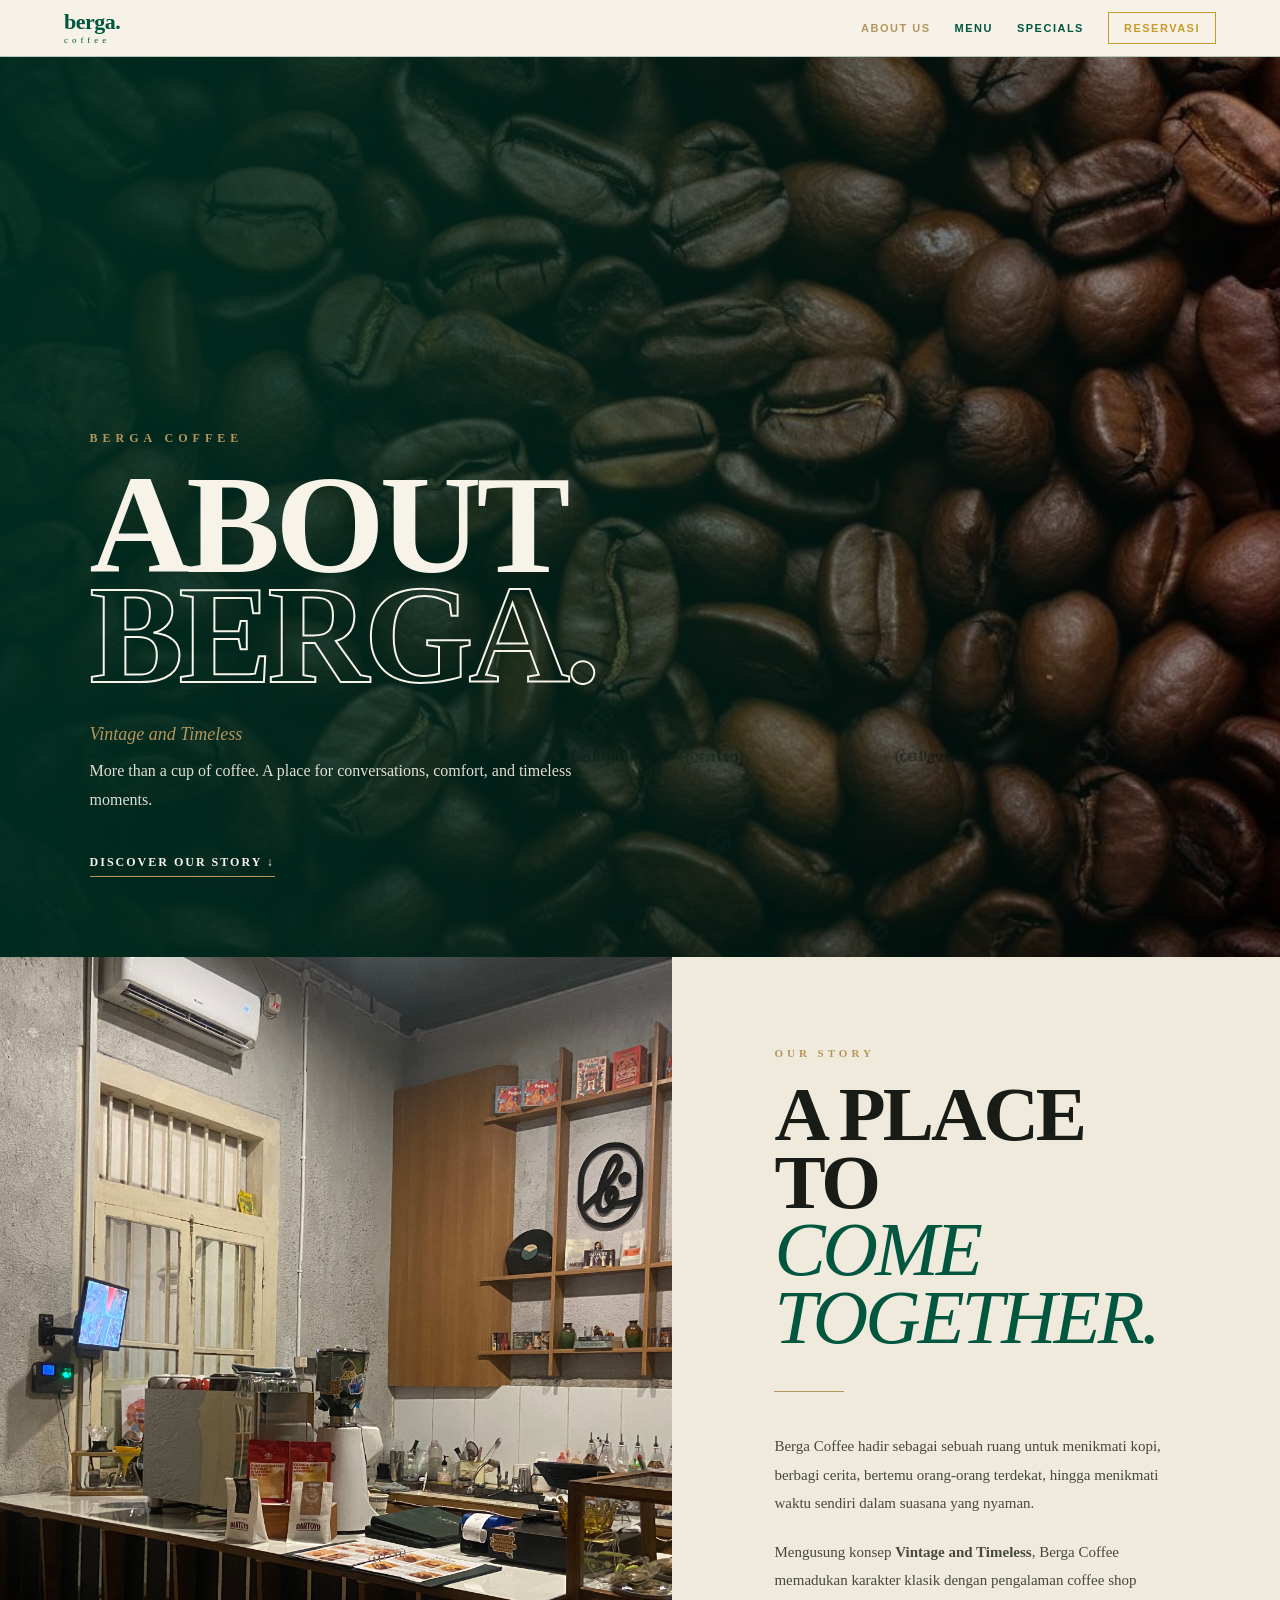
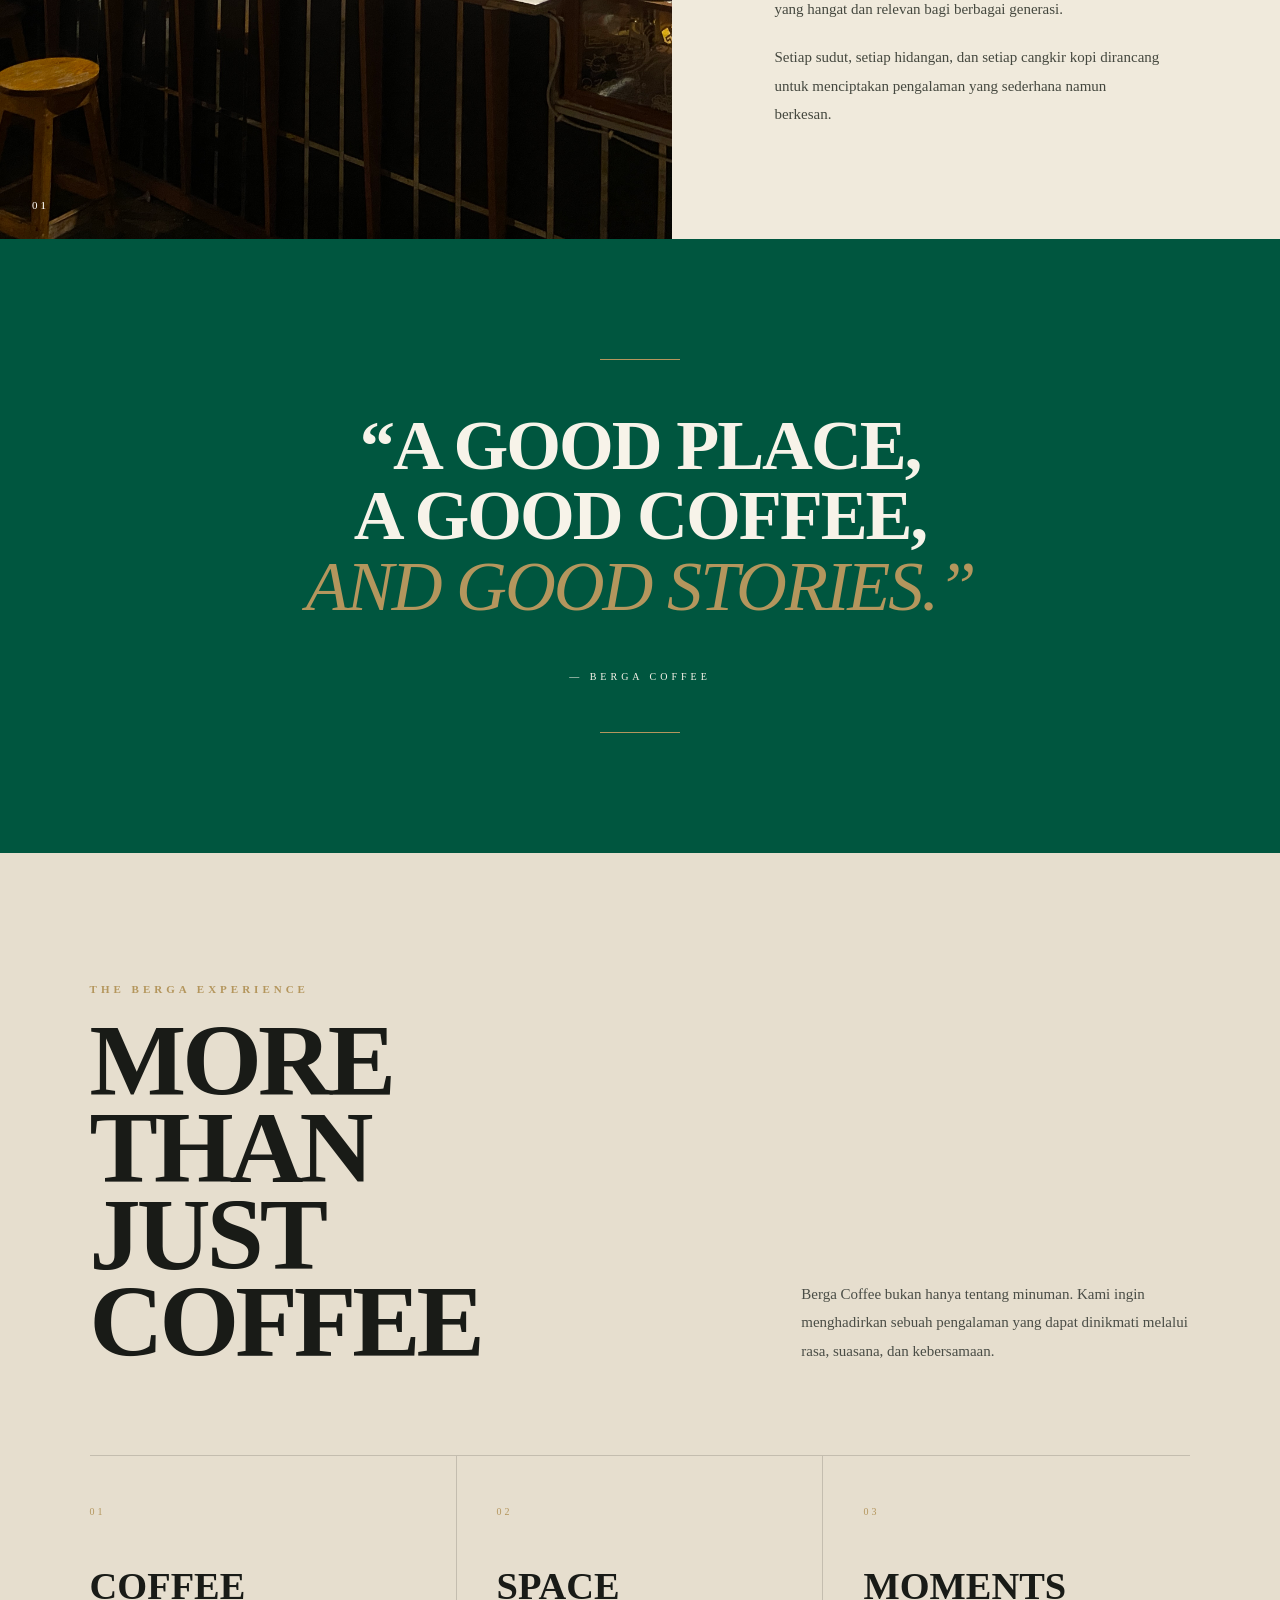
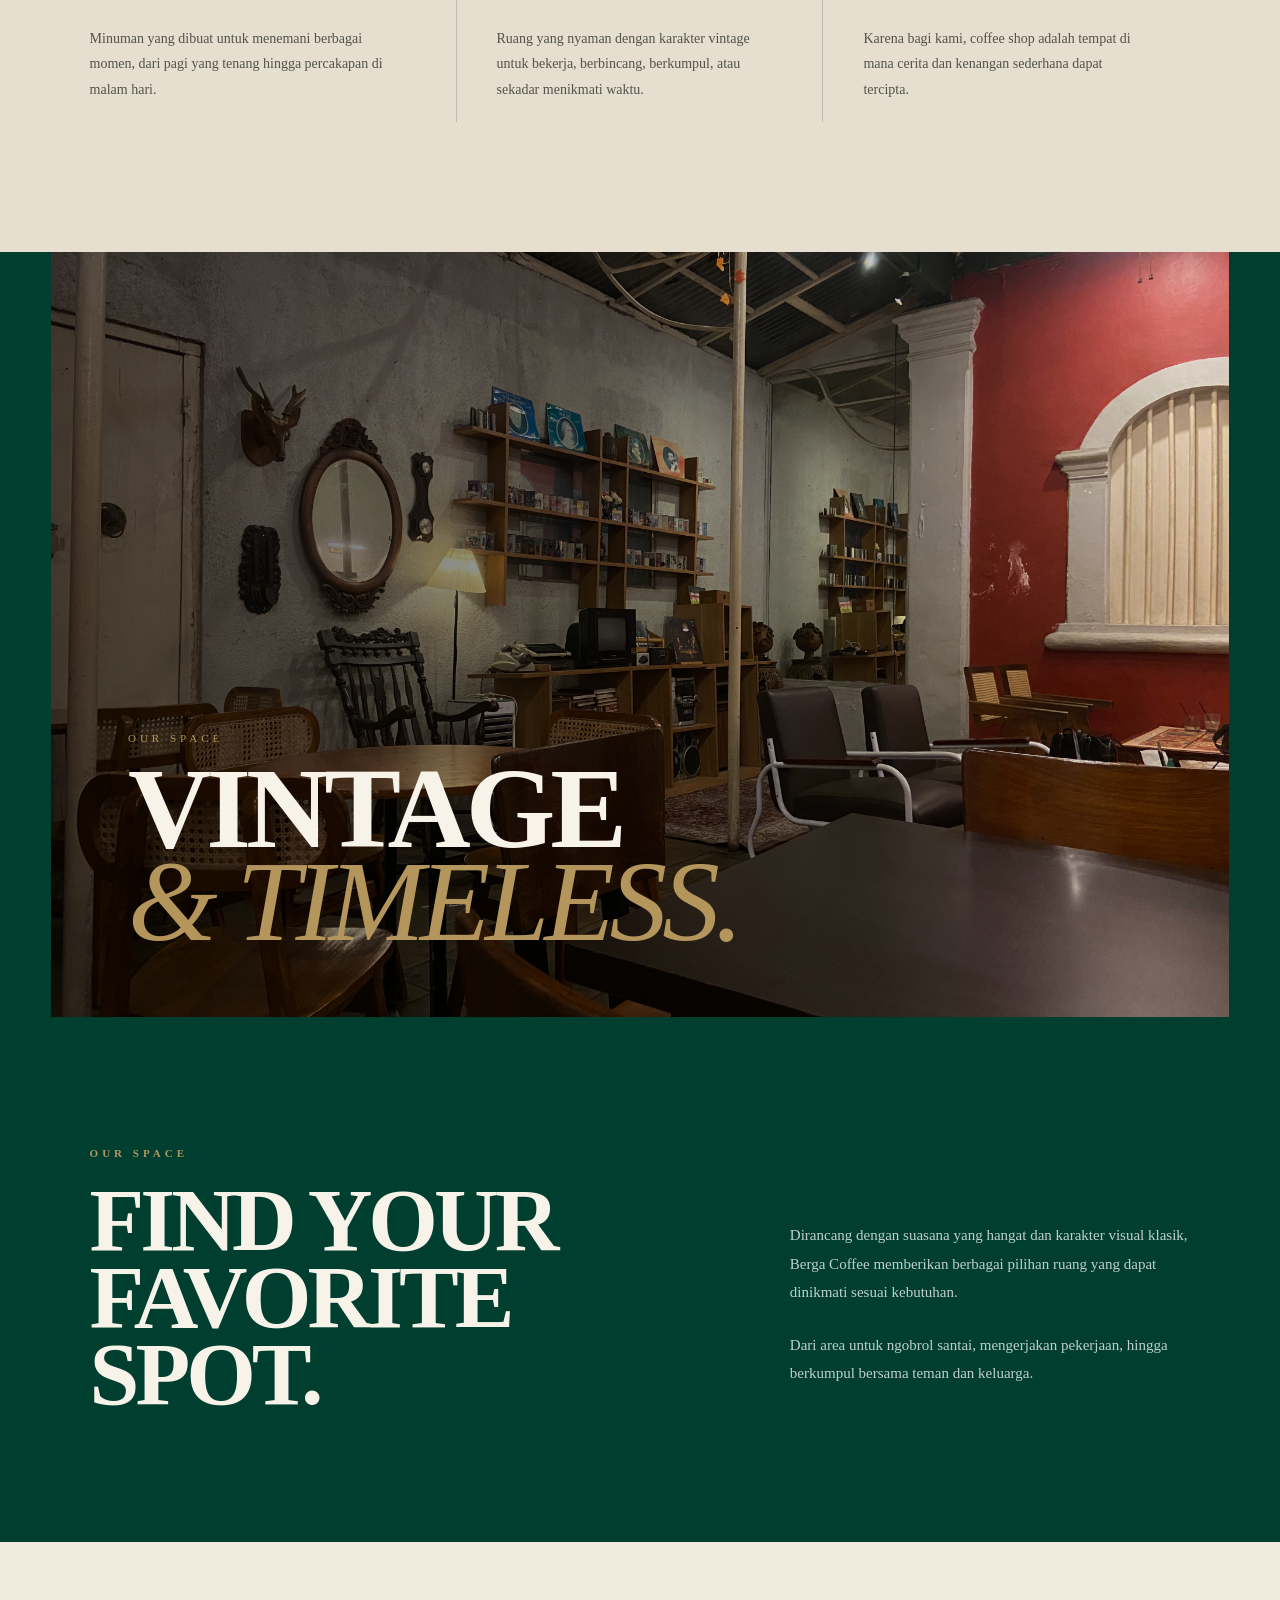
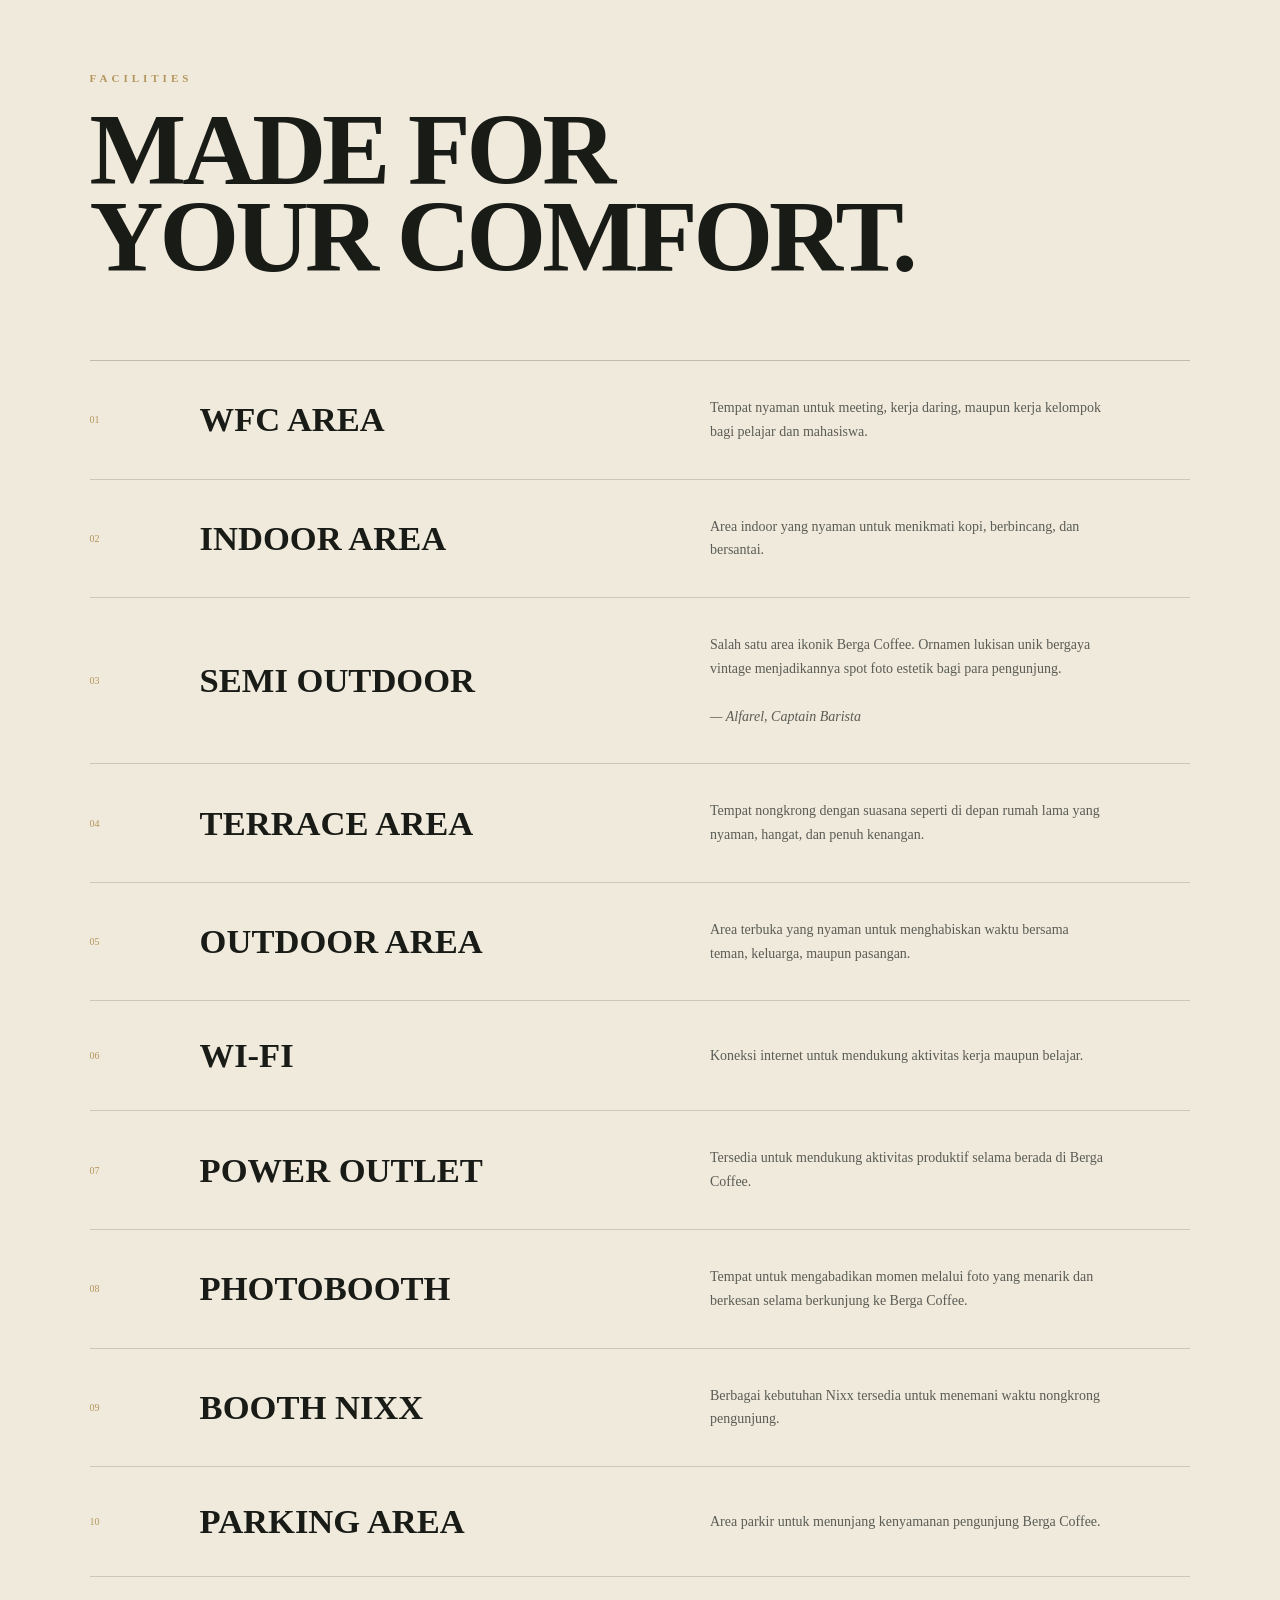
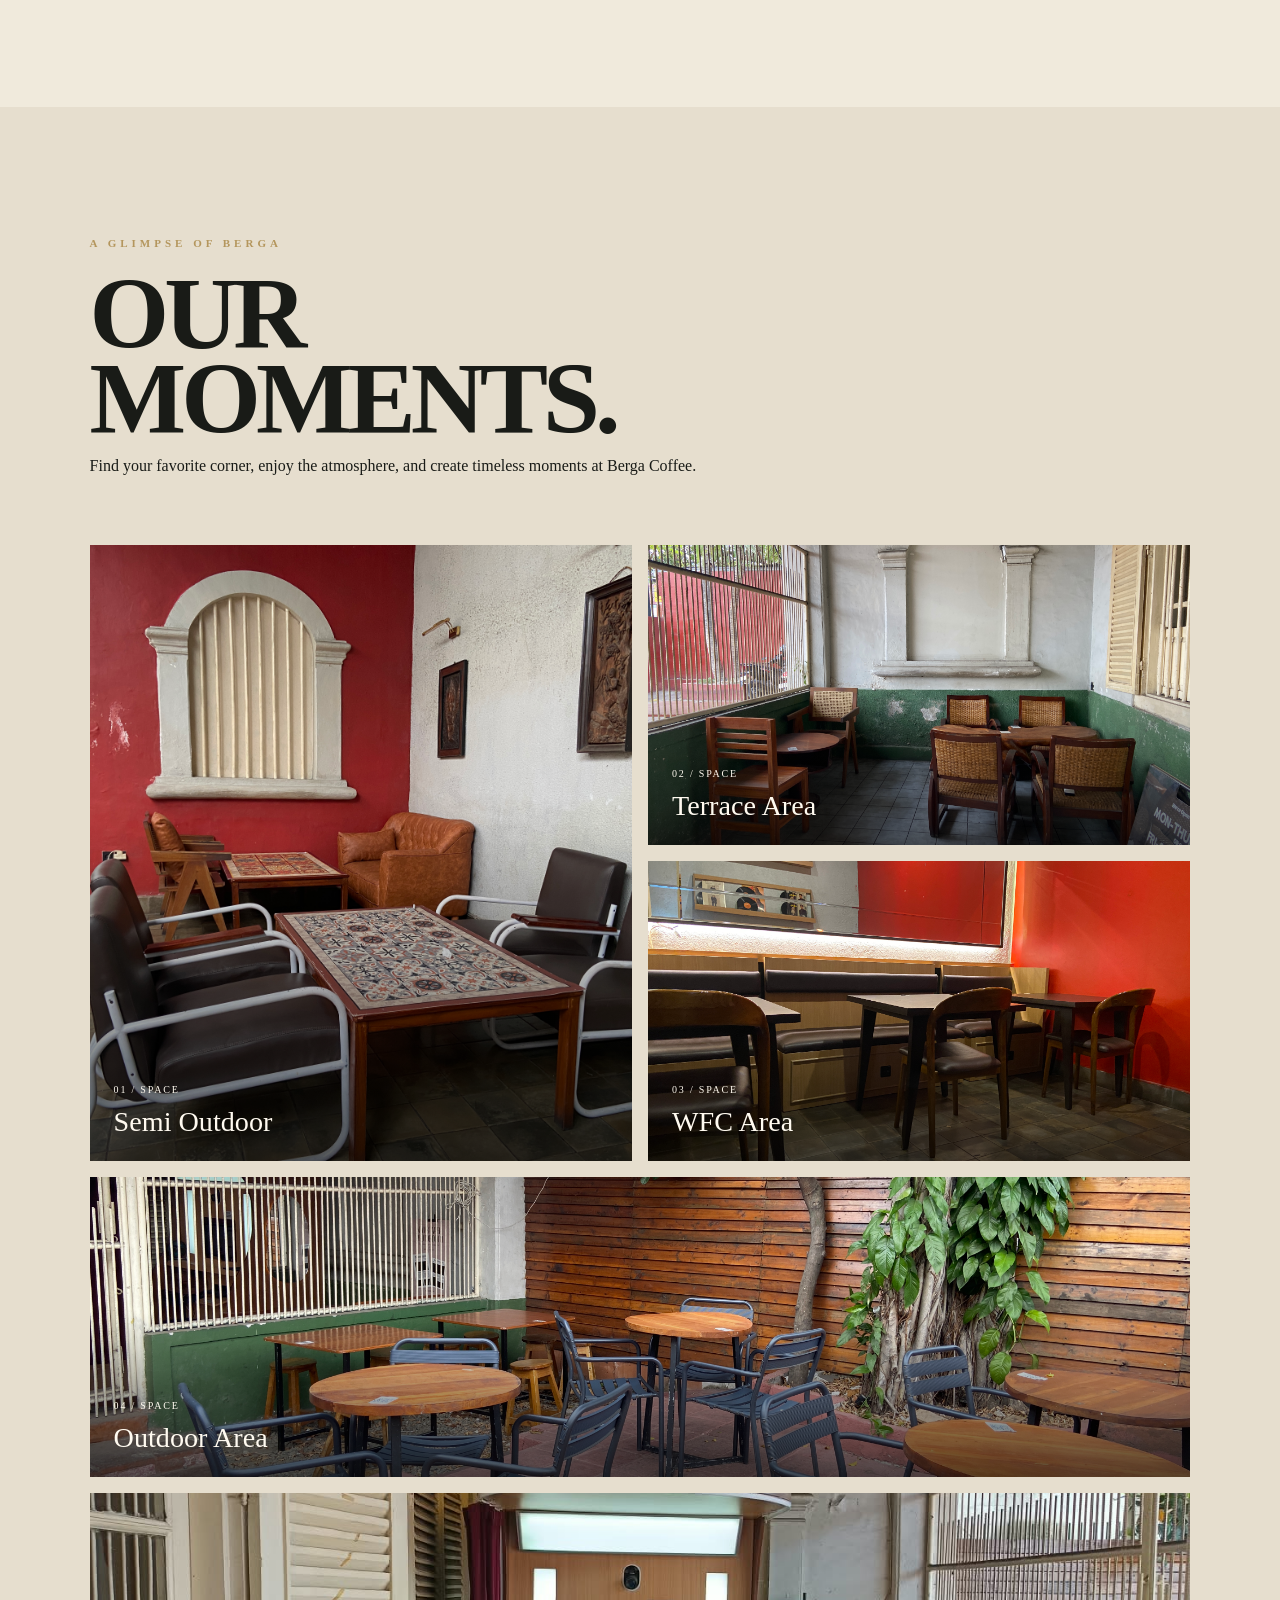
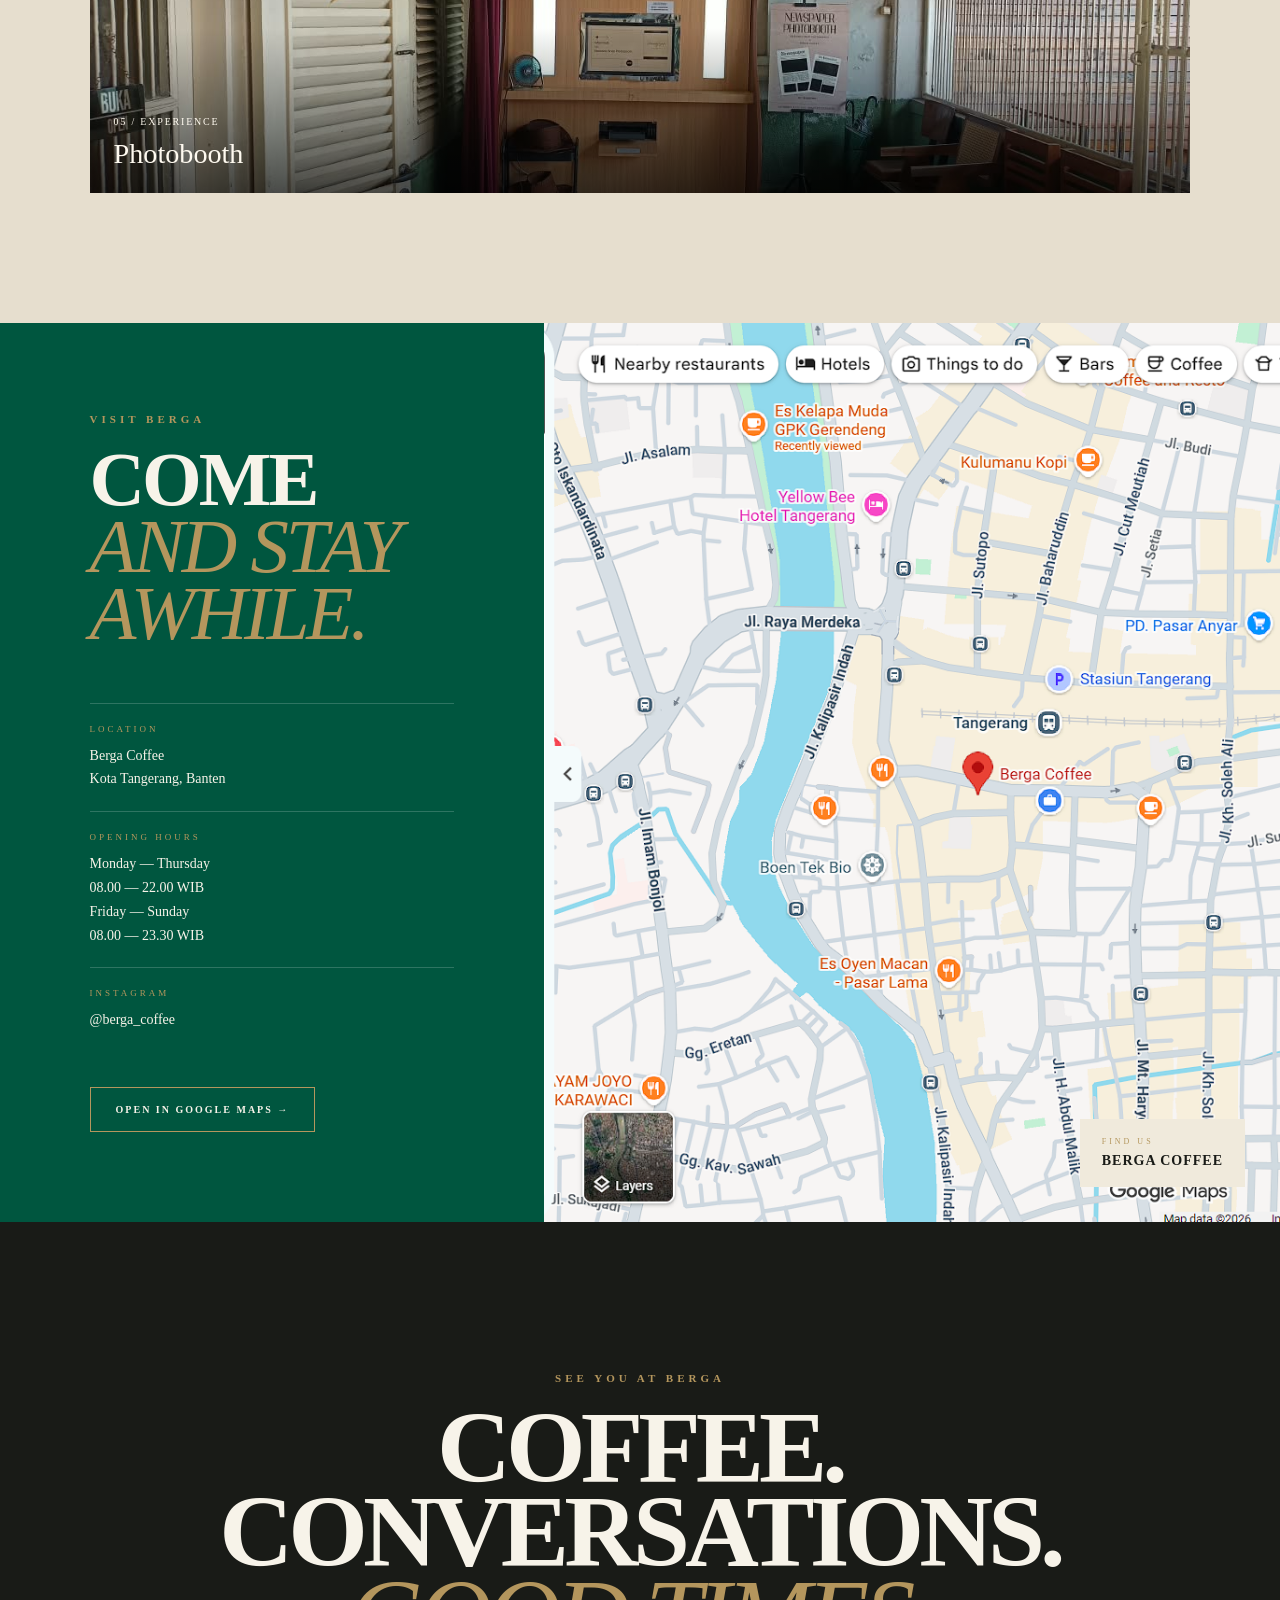
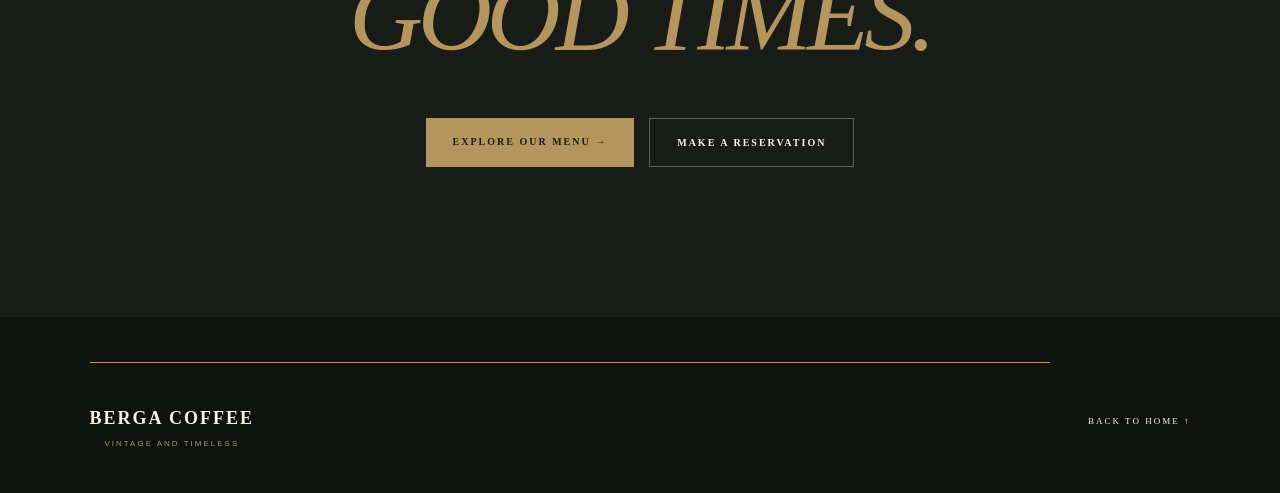
==== index.html @ 7874d6c6 "Update index.html" ====
<!DOCTYPE html>
<html lang="id">
<head>
  <meta charset="UTF-8">
  <meta name="viewport" content="width=device-width, initial-scale=1.0">
  <meta name="theme-color" content="#00563f">
  <meta name="description" content="Tentang Berga Coffee — Vintage and Timeless. Discover our story, space, and coffee experience.">

  <title>About Us | Berga Coffee</title>

  <link rel="icon" type="image/png" href="assets/berga-favicon.png">
  <link rel="stylesheet" href="style.css">
</head>

<body>

  <!-- NAVBAR -->
  <header class="topbar">
    <a class="brand" href="index.html" aria-label="Berga Coffee">
      <span>
        <strong>berga.</strong>
        <small>coffee</small>
      </span>
    </a>

    <button
      class="menu-toggle"
      id="menuToggle"
      aria-label="Buka navigasi"
      aria-expanded="false"
      type="button"
    >
      <span></span>
      <span></span>
      <span></span>
    </button>

    <nav id="nav">
      <a href="index.html" class="active">ABOUT US</a>
      <a href="about.html">MENU</a>
      <a href="index.html#specials">SPECIALS</a>
      <a href="reservation.html" class="reservation-link">RESERVASI</a>
    </nav>
  </header>

  <main>

    <!-- HERO -->
    <section class="about-hero">
      <div class="about-hero-overlay"></div>

      <div class="about-hero-content">
        <p class="about-eyebrow">BERGA COFFEE</p>

        <h1>ABOUT<br><span>BERGA.</span></h1>

        <p class="about-hero-tagline">Vintage and Timeless</p>

        <p class="about-hero-description">
          More than a cup of coffee.
          A place for conversations,
          comfort, and timeless moments.
        </p>

        <a href="#our-story" class="about-scroll-btn">
          DISCOVER OUR STORY ↓
        </a>
      </div>
    </section>

    <!-- OUR STORY -->
    <section class="our-story" id="our-story">
      <div class="story-image">
        <img
          src="assets/about-berga-1.jpg"
          alt="Suasana Berga Coffee"
          loading="lazy"
        >
        <span class="image-number">01</span>
      </div>

      <div class="story-content">
        <p class="section-label">OUR STORY</p>

        <h2>A PLACE TO<br><em>COME TOGETHER.</em></h2>

        <div class="story-line"></div>

        <p>
          Berga Coffee hadir sebagai sebuah ruang
          untuk menikmati kopi, berbagi cerita,
          bertemu orang-orang terdekat, hingga
          menikmati waktu sendiri dalam suasana
          yang nyaman.
        </p>

        <p>
          Mengusung konsep
          <strong>Vintage and Timeless</strong>,
          Berga Coffee memadukan karakter klasik
          dengan pengalaman coffee shop yang
          hangat dan relevan bagi berbagai generasi.
        </p>

        <p>
          Setiap sudut, setiap hidangan, dan setiap
          cangkir kopi dirancang untuk menciptakan
          pengalaman yang sederhana namun berkesan.
        </p>
      </div>
    </section>

    <!-- QUOTE -->
    <section class="about-quote">
      <div class="quote-line"></div>

      <p>
        “A GOOD PLACE,<br>
        A GOOD COFFEE,<br>
        <span>AND GOOD STORIES.”</span>
      </p>

      <small>— BERGA COFFEE</small>

      <div class="quote-line"></div>
    </section>

    <!-- EXPERIENCE -->
    <section class="experience-section">
      <div class="experience-heading">
        <p class="section-label">THE BERGA EXPERIENCE</p>

        <h2>MORE THAN<br>JUST COFFEE</h2>

        <p>
          Berga Coffee bukan hanya tentang minuman.
          Kami ingin menghadirkan sebuah pengalaman
          yang dapat dinikmati melalui rasa, suasana,
          dan kebersamaan.
        </p>
      </div>

      <div class="experience-grid">
        <article class="experience-card">
          <span class="experience-number">01</span>
          <h3>COFFEE</h3>
          <p>
            Minuman yang dibuat untuk menemani
            berbagai momen, dari pagi yang tenang
            hingga percakapan di malam hari.
          </p>
        </article>

        <article class="experience-card">
          <span class="experience-number">02</span>
          <h3>SPACE</h3>
          <p>
            Ruang yang nyaman dengan karakter
            vintage untuk bekerja, berbincang,
            berkumpul, atau sekadar menikmati waktu.
          </p>
        </article>

        <article class="experience-card">
          <span class="experience-number">03</span>
          <h3>MOMENTS</h3>
          <p>
            Karena bagi kami, coffee shop adalah
            tempat di mana cerita dan kenangan
            sederhana dapat tercipta.
          </p>
        </article>
      </div>
    </section>

    <!-- AMBIENCE -->
    <section class="ambience-section">
      <div class="ambience-image">
        <img
          src="assets/about-berga-2.jpg"
          alt="Interior Berga Coffee"
          loading="lazy"
        >

        <div class="ambience-overlay">
          <p>OUR SPACE</p>
          <h2>VINTAGE<br><span>&amp; TIMELESS.</span></h2>
        </div>
      </div>
    </section>

    <!-- SPACE DESCRIPTION -->
    <section class="space-section">
      <div class="space-title">
        <p class="section-label">OUR SPACE</p>
        <h2>FIND YOUR<br>FAVORITE SPOT.</h2>
      </div>

      <div class="space-description">
        <p>
          Dirancang dengan suasana yang hangat dan
          karakter visual klasik, Berga Coffee
          memberikan berbagai pilihan ruang yang
          dapat dinikmati sesuai kebutuhan.
        </p>

        <p>
          Dari area untuk ngobrol santai,
          mengerjakan pekerjaan, hingga berkumpul
          bersama teman dan keluarga.
        </p>
      </div>
    </section>

    <!-- FACILITIES -->
    <section class="facilities-section" id="facilities">
      <div class="facilities-heading">
        <p class="section-label">FACILITIES</p>
        <h2>MADE FOR<br>YOUR COMFORT.</h2>
      </div>

      <div class="facilities-list">

        <article class="facility-item">
          <span>01</span>
          <h3>WFC AREA</h3>
          <p>
            Tempat nyaman untuk meeting, kerja daring,
            maupun kerja kelompok bagi pelajar
            dan mahasiswa.
          </p>
        </article>

        <article class="facility-item">
          <span>02</span>
          <h3>INDOOR AREA</h3>
          <p>
            Area indoor yang nyaman untuk menikmati
            kopi, berbincang, dan bersantai.
          </p>
        </article>

        <article class="facility-item">
          <span>03</span>
          <h3>SEMI OUTDOOR</h3>
          <p>
            Salah satu area ikonik Berga Coffee.
            Ornamen lukisan unik bergaya vintage
            menjadikannya spot foto estetik bagi
            para pengunjung.
            <br><br>
            <em>— Alfarel, Captain Barista</em>
          </p>
        </article>

        <article class="facility-item">
          <span>04</span>
          <h3>TERRACE AREA</h3>
          <p>
            Tempat nongkrong dengan suasana seperti
            di depan rumah lama yang nyaman, hangat,
            dan penuh kenangan.
          </p>
        </article>

        <article class="facility-item">
          <span>05</span>
          <h3>OUTDOOR AREA</h3>
          <p>
            Area terbuka yang nyaman untuk
            menghabiskan waktu bersama teman,
            keluarga, maupun pasangan.
          </p>
        </article>

        <article class="facility-item">
          <span>06</span>
          <h3>WI-FI</h3>
          <p>
            Koneksi internet untuk mendukung
            aktivitas kerja maupun belajar.
          </p>
        </article>

        <article class="facility-item">
          <span>07</span>
          <h3>POWER OUTLET</h3>
          <p>
            Tersedia untuk mendukung aktivitas
            produktif selama berada di Berga Coffee.
          </p>
        </article>

        <article class="facility-item">
          <span>08</span>
          <h3>PHOTOBOOTH</h3>
          <p>
            Tempat untuk mengabadikan momen melalui
            foto yang menarik dan berkesan selama
            berkunjung ke Berga Coffee.
          </p>
        </article>

        <article class="facility-item">
          <span>09</span>
          <h3>BOOTH NIXX</h3>
          <p>
            Berbagai kebutuhan Nixx tersedia untuk
            menemani waktu nongkrong pengunjung.
          </p>
        </article>

        <article class="facility-item">
          <span>10</span>
          <h3>PARKING AREA</h3>
          <p>
            Area parkir untuk menunjang kenyamanan
            pengunjung Berga Coffee.
          </p>
        </article>

      </div>
    </section>

    <!-- GALLERY -->
    <section class="about-gallery" id="gallery">
      <div class="gallery-heading">
        <p class="section-label">A GLIMPSE OF BERGA</p>

        <h2>OUR<br>MOMENTS.</h2>

        <p class="gallery-description">
          Find your favorite corner, enjoy the atmosphere,
          and create timeless moments at Berga Coffee.
        </p>
      </div>

      <div class="gallery-grid">

        <article class="gallery-item gallery-large">
          <img
            src="assets/SEMIOUTDOOR.jpeg"
            alt="Semi Outdoor Area Berga Coffee"
            loading="lazy"
          >
          <div class="gallery-caption">
            <span>01 / SPACE</span>
            <h3>Semi Outdoor</h3>
          </div>
        </article>

        <article class="gallery-item">
          <img
            src="assets/TERRACE.jpeg"
            alt="Terrace Area Berga Coffee"
            loading="lazy"
          >
          <div class="gallery-caption">
            <span>02 / SPACE</span>
            <h3>Terrace Area</h3>
          </div>
        </article>

        <article class="gallery-item">
          <img
            src="assets/WFCAREA.jpeg"
            alt="Work From Cafe Area Berga Coffee"
            loading="lazy"
          >
          <div class="gallery-caption">
            <span>03 / SPACE</span>
            <h3>WFC Area</h3>
          </div>
        </article>

        <article class="gallery-item gallery-wide">
          <img
            src="assets/OUTDOORAREA.jpeg"
            alt="Outdoor Area Berga Coffee"
            loading="lazy"
          >
          <div class="gallery-caption">
            <span>04 / SPACE</span>
            <h3>Outdoor Area</h3>
          </div>
        </article>

        <article class="gallery-item gallery-wide">
          <img
            src="assets/PHOTOBOOTH.jpeg"
            alt="Photobooth Berga Coffee"
            loading="lazy"
          >
          <div class="gallery-caption">
            <span>05 / EXPERIENCE</span>
            <h3>Photobooth</h3>
          </div>
        </article>

      </div>
    </section>

    <!-- VISIT US -->
    <section class="visit-section">
      <div class="visit-info">
        <p class="section-label">VISIT BERGA</p>

        <h2>COME<br><em>AND STAY AWHILE.</em></h2>

        <div class="visit-detail">
          <span>LOCATION</span>
          <p>
            Berga Coffee<br>
            Kota Tangerang, Banten
          </p>
        </div>

        <div class="visit-detail">
          <span>OPENING HOURS</span>
          <p>
            Monday — Thursday<br>
            08.00 — 22.00 WIB<br>
            Friday — Sunday<br>
            08.00 — 23.30 WIB
          </p>
        </div>

        <div class="visit-detail">
          <span>INSTAGRAM</span>
          <p>@berga_coffee</p>
        </div>

        <a
      href="https://maps.app.goo.gl/xVPeQ4TGpoSn4zCBA"
      class="location-button"
      target="_blank"
      rel="noopener noreferrer"
    >
      OPEN IN GOOGLE MAPS →
    </a>

  </div>


      <div class="visit-map">
        <img
          src="assets/bergalocation.png"
          alt="Lokasi Berga Coffee"
          loading="lazy"
        >

        <div class="map-label">
          <span>FIND US</span>
          <strong>BERGA COFFEE</strong>
        </div>
      </div>
    </section>

    <!-- CTA -->
    <section class="about-cta">
      <p class="section-label">SEE YOU AT BERGA</p>

      <h2>
        COFFEE.<br>
        CONVERSATIONS.<br>
        <span>GOOD TIMES.</span>
      </h2>

      <div class="cta-buttons">
        <a href="menu.html" class="cta-primary">
          EXPLORE OUR MENU →
        </a>

        <a href="reservation.html" class="cta-secondary">
          MAKE A RESERVATION
        </a>
      </div>
    </section>

  </main>

  <!-- FOOTER -->
  <footer class="about-footer">
    <div class="footer-line"></div>

    <div class="about-footer-content">
      <div>
        <strong>BERGA COFFEE</strong>
        <span>VINTAGE AND TIMELESS</span>
      </div>

      <a href="index.html">BACK TO HOME ↑</a>
    </div>
  </footer>

  <!-- JAVASCRIPT -->
  <script src="script.js"></script>

</body>
</html>
---- style.css ----
:root {
  --green: #00563f;
  --green-dark: #003d2d;
  --gold: #c79a2b;
  --cream: #f7f3e8;
  --paper: #fffdf8;
  --text: #124d3d;
}

* {
  box-sizing: border-box;
}

html {
  scroll-behavior: smooth;
  background: var(--cream);
}

body {
  margin: 0;
  color: var(--text);
  background: var(--cream);
  font-family: Georgia, "Times New Roman", serif;
}

button,
a,
input,
select,
textarea {
  font: inherit;
}


/* ==============================
   NAVBAR
   ============================== */

.topbar {
  position: sticky;
  top: 0;
  z-index: 50;

  display: flex;
  align-items: center;
  justify-content: space-between;

  padding: 12px 5vw;

  background: rgba(247, 243, 232, .94);

  border-bottom:
    1px solid rgba(0, 86, 63, .25);

  backdrop-filter: blur(12px);
}

.brand {
  display: flex;
  gap: 9px;
  align-items: center;

  color: var(--green);

  text-decoration: none;

  line-height: .9;
}

.brand-mark {
  display: grid;
  place-items: center;

  width: 38px;
  height: 38px;

  border:
    1.5px solid var(--green);

  border-radius: 50%;

  font-size: 24px;
  font-style: italic;
}

.brand strong {
  display: block;

  font-size: 22px;

  letter-spacing: -.5px;
}

.brand small {
  display: block;

  margin-top: 4px;

  font-size: 9px;

  letter-spacing: 4px;
}

nav {
  display: flex;
  align-items: center;
  gap: 24px;
}

nav a,
nav button {
  color: var(--green);

  background: none;

  border: 0;

  text-decoration: none;

  font-family: Arial, sans-serif;

  font-size: 11px;

  font-weight: 700;

  letter-spacing: 1.5px;

  cursor: pointer;
}

nav a:hover,
nav button:hover {
  color: var(--gold);
}


/* ==============================
   RESERVATION NAV BUTTON
   ============================== */

.reservation-link {
  display: inline-flex;

  align-items: center;
  justify-content: center;

  padding: 9px 15px;

  color: var(--gold) !important;

  background: transparent;

  border:
    1px solid var(--gold);

  text-decoration: none;

  transition:
    all .25s ease;
}

.reservation-link:hover {
  color: var(--green) !important;

  background: var(--gold);

  border-color: var(--gold);

  transform: translateY(-1px);
}


/* ==============================
   MOBILE MENU
   ============================== */

.menu-toggle {
  display: none;

  border: 0;

  background: none;

  cursor: pointer;
}

.menu-toggle span {
  display: block;

  width: 25px;
  height: 2px;

  margin: 5px 0;

  background: var(--green);
}


/* ==============================
   HERO
   ============================== */

.hero {
  min-height: 82vh;

  padding: 55px 6vw;

  display: flex;

  flex-direction: column;

  align-items: center;

  justify-content: center;

  text-align: center;

  color: var(--gold);

  background: var(--green);
}

.hero-line,
.footer-line {
  width: min(960px, 90%);

  height: 1px;

  background: var(--gold);
}

.hero-logo {
  margin-top: 50px;

  padding: 12px 30px;

  border:
    2px solid var(--gold);

  font-size: 44px;

  font-weight: 700;

  letter-spacing: -2px;
}

.hero-logo small {
  display: block;

  margin-top: 4px;

  font-family: Arial, sans-serif;

  font-size: 12px;

  letter-spacing: 7px;
}

.hero p {
  margin: 15px 0 0;

  letter-spacing: 2px;
}

.hero h1 {
  margin: 40px 0 5px;

  font-size: clamp(70px, 13vw, 170px);

  line-height: .8;

  letter-spacing: -5px;
}

.hero-subtitle {
  font-size: 18px;

  font-style: italic;
}

.scroll-btn {
  margin: 40px 0 55px;

  padding: 14px 25px;

  color: var(--green);

  background: var(--gold);

  text-decoration: none;

  font-family: Arial, sans-serif;

  font-size: 11px;

  font-weight: 800;

  letter-spacing: 1.5px;

  transition:
    transform .2s ease;
}

.scroll-btn:hover {
  transform: translateY(-3px);
}


/* ==============================
   MENU VIEWER
   ============================== */

.viewer {
  padding: 85px 5vw 110px;
}

.section-heading {
  max-width: 1000px;

  margin: 0 auto 40px;

  text-align: center;
}

.section-heading span {
  color: var(--gold);

  font-family: Arial, sans-serif;

  font-size: 11px;

  font-weight: 800;

  letter-spacing: 3px;
}

.section-heading h2 {
  margin: 10px 0 4px;

  font-size: clamp(45px, 7vw, 90px);

  line-height: .9;
}

.section-heading p {
  margin: 12px 0 0;

  color: #7b806f;

  font-family: Arial, sans-serif;

  font-size: 13px;
}

.pages {
  width: min(1100px, 100%);

  margin: auto;

  display: grid;

  grid-template-columns:
    repeat(2, minmax(0, 1fr));

  gap: 35px;
}

.page-card {
  position: relative;

  overflow: hidden;

  background: var(--paper);

  border:
    1px solid rgba(0, 86, 63, .25);

  box-shadow:
    0 16px 35px rgba(0, 45, 35, .09);

  cursor: zoom-in;

  transition:
    transform .25s ease,
    box-shadow .25s ease;
}

.page-card:hover {
  transform: translateY(-7px);

  box-shadow:
    0 24px 50px rgba(0, 45, 35, .16);
}

.page-card img {
  display: block;

  width: 100%;

  height: auto;
}

.page-label {
  position: absolute;

  left: 14px;
  bottom: 14px;

  padding: 8px 12px;

  color: var(--gold);

  background:
    rgba(0, 56, 41, .92);

  font-family: Arial, sans-serif;

  font-size: 10px;

  font-weight: 700;

  letter-spacing: 1px;

  text-transform: uppercase;
}


/* ==============================
   SPECIALS
   ============================== */

.special-preview {
  min-height: 420px;

  padding: 80px 8vw;

  display: flex;

  align-items: center;

  justify-content: space-between;

  gap: 50px;

  color: var(--gold);

  background: var(--green);
}

.eyebrow {
  font-family: Arial, sans-serif;

  font-size: 12px;

  font-weight: 700;

  letter-spacing: 2px;
}

.special-preview h2 {
  margin: 18px 0;

  font-size: clamp(55px, 8vw, 100px);

  line-height: .8;
}

.special-preview p {
  max-width: 540px;

  font-family: Arial, sans-serif;

  line-height: 1.6;
}

.gold-button {
  flex: 0 0 auto;

  padding: 15px 22px;

  border:
    1px solid var(--gold);

  color: var(--green);

  background: var(--gold);

  font-family: Arial, sans-serif;

  font-size: 11px;

  font-weight: 800;

  letter-spacing: 1.5px;

  cursor: pointer;
}


/* ==============================
   RESERVATION SECTION
   ============================== */

.reservation-section {
  padding: 100px 5vw 120px;

  color: var(--gold);

  background: var(--green);
}

.reservation-container {
  width: min(1050px, 100%);

  margin: auto;
}


/* Heading */

.reservation-heading {
  text-align: center;

  margin-bottom: 55px;
}

.reservation-heading span {
  font-family: Arial, sans-serif;

  font-size: 11px;

  font-weight: 800;

  letter-spacing: 3px;
}

.reservation-heading h2 {
  margin: 15px 0;

  font-size: clamp(50px, 8vw, 90px);

  line-height: .85;

  letter-spacing: -2px;
}

.reservation-heading p {
  max-width: 520px;

  margin: 20px auto 0;

  color: rgba(247, 243, 232, .8);

  font-family: Arial, sans-serif;

  font-size: 14px;

  line-height: 1.6;
}


/* Form */

.reservation-form {
  display: grid;

  grid-template-columns:
    repeat(2, minmax(0, 1fr));

  gap: 24px;

  padding: 45px;

  background: var(--cream);

  border:
    1px solid rgba(199, 154, 43, .45);

  box-shadow:
    0 25px 60px rgba(0, 30, 22, .25);
}

.form-group {
  display: flex;

  flex-direction: column;

  gap: 8px;
}

.full-width {
  grid-column: 1 / -1;
}

.form-group label {
  color: var(--green);

  font-family: Arial, sans-serif;

  font-size: 10px;

  font-weight: 800;

  letter-spacing: 1.5px;
}

.form-group input,
.form-group select,
.form-group textarea {
  width: 100%;

  padding: 14px 15px;

  color: var(--green);

  background: var(--paper);

  border:
    1px solid rgba(0, 86, 63, .25);

  outline: none;

  font-family: Arial, sans-serif;

  font-size: 13px;

  transition:
    border-color .2s ease,
    box-shadow .2s ease;
}

.form-group textarea {
  resize: vertical;

  min-height: 110px;
}

.form-group input:focus,
.form-group select:focus,
.form-group textarea:focus {
  border-color: var(--gold);

  box-shadow:
    0 0 0 2px rgba(199, 154, 43, .12);
}

.form-group input::placeholder,
.form-group textarea::placeholder {
  color: #96998c;
}


/* Admin */

.admin-options {
  display: grid;

  grid-template-columns:
    repeat(2, 1fr);

  gap: 15px;
}

.admin-option {
  position: relative;

  display: flex;

  align-items: center;

  justify-content: center;

  min-height: 52px;

  color: var(--green);

  background: var(--paper);

  border:
    1px solid rgba(0, 86, 63, .25);

  cursor: pointer;

  font-family: Arial, sans-serif;

  font-size: 11px;

  font-weight: 800;

  letter-spacing: 1.5px;

  transition:
    all .2s ease;
}

.admin-option input {
  position: absolute;

  opacity: 0;

  pointer-events: none;
}

.admin-option:has(input:checked) {
  color: var(--green);

  background: rgba(199, 154, 43, .2);

  border-color: var(--gold);
}

.admin-option:hover {
  border-color: var(--gold);
}


/* Submit */

.form-submit {
  margin-top: 5px;
}

.reservation-submit {
  width: 100%;

  padding: 17px 25px;

  color: var(--green);

  background: var(--gold);

  border:
    1px solid var(--gold);

  font-family: Arial, sans-serif;

  font-size: 11px;

  font-weight: 800;

  letter-spacing: 2px;

  cursor: pointer;

  transition:
    all .25s ease;
}

.reservation-submit:hover {
  color: var(--gold);

  background: var(--green);

  border-color: var(--gold);

  transform: translateY(-2px);
}


/* ==============================
   FOOTER
   ============================== */

footer {
  padding: 30px 5vw 45px;

  text-align: center;

  color: var(--green);

  background: var(--cream);
}

footer strong {
  display: block;

  margin: 15px 0 5px;

  font-size: 15px;

  letter-spacing: 2px;
}

footer span {
  color: #8d917f;

  font-family: Arial, sans-serif;

  font-size: 9px;

  letter-spacing: 3px;
}


/* ==============================
   LIGHTBOX
   ============================== */

.lightbox {
  position: fixed;

  inset: 0;

  z-index: 100;

  display: none;

  align-items: center;

  justify-content: center;

  padding: 30px 80px;

  background:
    rgba(0, 30, 22, .96);
}

.lightbox.open {
  display: flex;
}

.lightbox-content {
  max-width: min(92vw, 900px);

  max-height: 94vh;

  display: flex;

  flex-direction: column;

  align-items: center;
}

.lightbox-content img {
  max-width: 100%;

  max-height: 82vh;

  width: auto;
  height: auto;

  object-fit: contain;

  box-shadow:
    0 20px 80px rgba(0,0,0,.4);
}

.lightbox-caption {
  width: 100%;

  padding-top: 12px;

  display: flex;

  justify-content: space-between;

  gap: 20px;

  color: var(--gold);

  font-family: Arial, sans-serif;

  font-size: 11px;

  letter-spacing: 1px;

  text-transform: uppercase;
}

.close,
.lightbox-arrow {
  position: absolute;

  border: 0;

  color: var(--gold);

  background: none;

  cursor: pointer;
}

.close {
  top: 20px;
  right: 28px;

  font-family: Arial, sans-serif;

  font-size: 42px;

  font-weight: 200;
}

.lightbox-arrow {
  top: 50%;

  transform: translateY(-50%);

  font-size: 65px;

  line-height: 1;
}

.prev {
  left: 20px;
}

.next {
  right: 20px;
}


/* ==============================
   MOBILE
   ============================== */

@media (max-width: 700px) {

  .topbar {
    padding: 10px 18px;
  }

  .menu-toggle {
    display: block;
  }

  nav {
    position: absolute;

    top: 100%;
    left: 0;
    right: 0;

    display: none;

    padding: 18px;

    flex-direction: column;

    align-items: stretch;

    gap: 16px;

    background: var(--cream);

    border-bottom:
      1px solid rgba(0, 86, 63, .2);
  }

  nav.open {
    display: flex;
  }

  nav a,
  nav button {
    width: 100%;

    text-align: left;
  }

  .reservation-link {
    width: 100%;

    padding: 11px 14px;

    text-align: center !important;
  }


  .hero {
    min-height: 76vh;

    padding: 35px 20px;
  }

  .hero-logo {
    margin-top: 35px;

    font-size: 35px;
  }

  .hero h1 {
    margin-top: 35px;

    font-size: 65px;

    letter-spacing: -3px;
  }

  .hero-subtitle {
    font-size: 14px;
  }


  .viewer {
    padding: 55px 15px 75px;
  }

  .pages {
    grid-template-columns: 1fr;

    gap: 24px;
  }


  .special-preview {
    padding: 60px 25px;

    flex-direction: column;

    align-items: flex-start;
  }


  /* Reservation Mobile */

  .reservation-section {
    padding: 70px 18px 80px;
  }

  .reservation-heading {
    margin-bottom: 35px;
  }

  .reservation-heading h2 {
    font-size: 52px;
  }

  .reservation-form {
    grid-template-columns: 1fr;

    padding: 25px 20px;

    gap: 20px;
  }

  .full-width {
    grid-column: auto;
  }

  .admin-options {
    grid-template-columns: 1fr;
  }


  /* Lightbox */

  .lightbox {
    padding: 50px 15px 25px;
  }

  .lightbox-content img {
    max-height: 78vh;
  }

  .lightbox-arrow {
    font-size: 45px;
  }

  .prev {
    left: 4px;
  }

  .next {
    right: 4px;
  }

  .close {
    top: 8px;
    right: 15px;
  }

  .lightbox-caption {
    font-size: 9px;
  }

}

/* ========================================
   BERGA COFFEE
   ABOUT PAGE
   ======================================== */


/* ========================================
   ROOT
   ======================================== */

:root {
  --berga-green: #00563f;
  --berga-green-dark: #003f30;
  --berga-cream: #f0eadc;
  --berga-paper: #e6dece;
  --berga-gold: #b4965d;
  --berga-dark: #191b17;
  --berga-light: #f7f3e9;
}


/* ========================================
   BODY
   ======================================== */

body {
  margin: 0;
  background: var(--berga-cream);
  color: var(--berga-dark);
}


/* ========================================
   NAVBAR ACTIVE
   ======================================== */

#nav a.active {
  color: var(--berga-gold);
}

#nav a.active::after {
  width: 100%;
}


/* ========================================
   ABOUT HERO
   ======================================== */

.about-hero {
  position: relative;

  min-height: 100vh;

  display: flex;
  align-items: flex-end;

  padding:
    140px
    7vw
    80px;

  box-sizing: border-box;

  overflow: hidden;

  background:
    linear-gradient(
      rgba(0, 0, 0, 0.25),
      rgba(0, 0, 0, 0.65)
    ),
    url("assets/about-hero.jpg")
    center / cover
    no-repeat;
}


.about-hero-overlay {
  position: absolute;
  inset: 0;

  background:
    linear-gradient(
      90deg,
      rgba(0, 45, 33, 0.88) 0%,
      rgba(0, 45, 33, 0.45) 45%,
      rgba(0, 0, 0, 0.15) 100%
    );
}


.about-hero-content {
  position: relative;
  z-index: 2;

  max-width: 850px;

  color: var(--berga-light);
}


.about-eyebrow {
  margin: 0 0 24px;

  font-size: 12px;
  font-weight: 700;

  letter-spacing: 5px;

  color: var(--berga-gold);
}


.about-hero h1 {
  margin: 0;

  font-size: clamp(
    70px,
    11vw,
    170px
  );

  line-height: 0.78;

  letter-spacing: -5px;

  font-weight: 900;
}


.about-hero h1 span {
  color: transparent;

  -webkit-text-stroke:
    2px
    var(--berga-light);
}


.about-hero-tagline {
  margin:
    35px
    0
    12px;

  font-size: 18px;

  font-style: italic;

  color: var(--berga-gold);
}


.about-hero-description {
  max-width: 490px;

  margin: 0;

  font-size: 16px;

  line-height: 1.8;

  opacity: 0.9;
}


.about-scroll-btn {
  display: inline-block;

  margin-top: 40px;

  padding-bottom: 6px;

  color: var(--berga-light);

  text-decoration: none;

  font-size: 12px;

  font-weight: 700;

  letter-spacing: 2px;

  border-bottom:
    1px solid
    var(--berga-gold);

  transition: 0.3s ease;
}


.about-scroll-btn:hover {
  color: var(--berga-gold);
}



/* ========================================
   GENERIC LABEL
   ======================================== */

.section-label {
  margin:
    0
    0
    22px;

  color: var(--berga-gold);

  font-size: 11px;

  font-weight: 800;

  letter-spacing: 4px;
}



/* ========================================
   OUR STORY
   ======================================== */

.our-story {
  display: grid;

  grid-template-columns:
    1.05fr
    0.95fr;

  min-height: 800px;

  background:
    var(--berga-cream);
}


.story-image {
  position: relative;

  overflow: hidden;

  min-height: 800px;
}


.story-image img {
  width: 100%;
  height: 100%;

  object-fit: cover;

  display: block;

  transition:
    transform
    0.8s ease;
}


.story-image:hover img {
  transform: scale(1.03);
}


.image-number {
  position: absolute;

  left: 32px;
  bottom: 28px;

  color: white;

  font-size: 11px;

  letter-spacing: 3px;
}


.story-content {
  display: flex;
  flex-direction: column;

  justify-content: center;

  padding:
    90px
    9vw
    90px
    8vw;

  box-sizing: border-box;
}


.story-content h2 {
  margin: 0;

  font-size: clamp(
    48px,
    6vw,
    95px
  );

  line-height: 0.88;

  letter-spacing: -3px;
}


.story-content h2 em {
  color: var(--berga-green);

  font-family: Georgia, serif;

  font-weight: 400;
}


.story-line {
  width: 70px;
  height: 1px;

  background:
    var(--berga-gold);

  margin:
    40px
    0;
}


.story-content > p:not(
  .section-label
) {
  max-width: 540px;

  margin:
    0
    0
    20px;

  font-size: 15px;

  line-height: 1.9;

  color: #45483f;
}



/* ========================================
   QUOTE
   ======================================== */

.about-quote {
  background:
    var(--berga-green);

  color:
    var(--berga-light);

  text-align: center;

  padding:
    120px
    30px;
}


.quote-line {
  width: 80px;

  height: 1px;

  margin:
    0
    auto;

  background:
    var(--berga-gold);
}


.about-quote p {
  margin:
    50px
    auto;

  font-size:
    clamp(
      35px,
      5.5vw,
      86px
    );

  line-height: 1;

  font-weight: 900;

  letter-spacing: -2px;
}


.about-quote p span {
  font-family:
    Georgia,
    serif;

  font-style: italic;

  font-weight: 400;

  color:
    var(--berga-gold);
}


.about-quote small {
  display: block;

  margin-bottom: 50px;

  letter-spacing: 4px;

  font-size: 10px;
}



/* ========================================
   EXPERIENCE
   ======================================== */

.experience-section {
  padding:
    130px
    7vw;

  background:
    var(--berga-paper);
}


.experience-heading {
  display: grid;

  grid-template-columns:
    1.2fr
    0.8fr;

  column-gap: 10vw;

  align-items: end;

  margin-bottom: 90px;
}


.experience-heading h2 {
  grid-column: 1;

  margin: 0;

  font-size:
    clamp(
      55px,
      8vw,
      110px
    );

  line-height: 0.85;

  letter-spacing: -4px;
}


.experience-heading > p:last-child {
  grid-column: 2;

  grid-row: 1 / span 2;

  margin: 0;

  line-height: 1.9;

  font-size: 15px;

  color: #4a4d46;
}


.experience-grid {
  display: grid;

  grid-template-columns:
    repeat(
      3,
      1fr
    );

  border-top:
    1px solid
    rgba(
      0,
      0,
      0,
      0.15
    );
}


.experience-card {
  padding:
    45px
    40px
    20px
    0;

  min-height: 260px;

  border-right:
    1px solid
    rgba(
      0,
      0,
      0,
      0.15
    );
}


.experience-card:not(
  :first-child
) {
  padding-left: 40px;
}


.experience-card:last-child {
  border-right: none;
}


.experience-number {
  color:
    var(--berga-gold);

  font-size: 10px;

  letter-spacing: 3px;
}


.experience-card h3 {
  margin:
    45px
    0
    18px;

  font-size:
    clamp(
      28px,
      3vw,
      44px
    );
}


.experience-card p {
  max-width: 320px;

  margin: 0;

  line-height: 1.8;

  color: #51534c;

  font-size: 14px;
}



/* ========================================
   AMBIENCE
   ======================================== */

.ambience-section {
  background:
    var(--berga-green-dark);

  padding:
    0
    4vw;
}


.ambience-image {
  position: relative;

  height: 85vh;

  min-height: 600px;

  overflow: hidden;
}


.ambience-image img {
  display: block;

  width: 100%;
  height: 100%;

  object-fit: cover;
}


.ambience-image::after {
  content: "";

  position: absolute;
  inset: 0;

  background:
    linear-gradient(
      90deg,
      rgba(
        0,
        0,
        0,
        0.65
      ),
      rgba(
        0,
        0,
        0,
        0.05
      )
    );
}


.ambience-overlay {
  position: absolute;

  z-index: 2;

  left: 6vw;
  bottom: 70px;

  color:
    var(--berga-light);
}


.ambience-overlay p {
  margin-bottom: 18px;

  color:
    var(--berga-gold);

  font-size: 11px;

  letter-spacing: 4px;
}


.ambience-overlay h2 {
  margin: 0;

  font-size:
    clamp(
      60px,
      9vw,
      140px
    );

  line-height: 0.8;

  letter-spacing: -5px;
}


.ambience-overlay h2 span {
  font-family:
    Georgia,
    serif;

  font-style: italic;

  font-weight: 400;

  color:
    var(--berga-gold);
}



/* ========================================
   SPACE
   ======================================== */

.space-section {
  display: grid;

  grid-template-columns:
    1fr
    0.7fr;

  gap: 10vw;

  padding:
    130px
    7vw;

  background:
    var(--berga-green-dark);

  color:
    var(--berga-light);
}


.space-title h2 {
  margin: 0;

  font-size:
    clamp(
      52px,
      7vw,
      105px
    );

  line-height: 0.86;

  letter-spacing: -4px;
}


.space-description {
  align-self: end;
}


.space-description p {
  margin:
    0
    0
    24px;

  max-width: 480px;

  font-size: 15px;

  line-height: 1.9;

  color:
    rgba(
      255,
      255,
      255,
      0.75
    );
}



/* ========================================
   FACILITIES
   ======================================== */

.facilities-section {
  padding:
    130px
    7vw;

  background:
    var(--berga-cream);
}


.facilities-heading {
  margin-bottom: 80px;
}


.facilities-heading h2 {
  margin: 0;

  max-width: 900px;

  font-size:
    clamp(
      55px,
      8vw,
      115px
    );

  line-height: 0.85;

  letter-spacing: -4px;
}


.facilities-list {
  border-top:
    1px solid
    rgba(
      0,
      0,
      0,
      0.2
    );
}


.facility-item {
  display: grid;

  grid-template-columns:
    80px
    1fr
    1fr;

  align-items: center;

  gap: 30px;

  padding:
    35px
    0;

  border-bottom:
    1px solid
    rgba(
      0,
      0,
      0,
      0.15
    );

  transition:
    padding
    0.3s ease;
}


.facility-item:hover {
  padding-left: 15px;
}


.facility-item span {
  font-size: 10px;

  color:
    var(--berga-gold);
}


.facility-item h3 {
  margin: 0;

  font-size:
    clamp(
      21px,
      2.7vw,
      38px
    );
}


.facility-item p {
  margin: 0;

  max-width: 400px;

  font-size: 14px;

  line-height: 1.7;

  color: #5a5c55;
}



/* ========================================
   GALLERY
   ======================================== */

.about-gallery {
  padding:
    130px
    7vw;

  background:
    var(--berga-paper);
}


.gallery-heading {
  margin-bottom: 70px;
}


.gallery-heading h2 {
  margin: 0;

  font-size:
    clamp(
      60px,
      8vw,
      115px
    );

  line-height: 0.83;

  letter-spacing: -5px;
}


.gallery-grid {
  display: grid;

  grid-template-columns:
    repeat(
      2,
      1fr
    );

  gap: 20px;
}


.gallery-item {
  height: 450px;

  overflow: hidden;
}


.gallery-large {
  height: 700px;

  grid-row: span 2;
}


.gallery-wide {
  height: 420px;

  grid-column: 1 / -1;
}


.gallery-item img {
  width: 100%;
  height: 100%;

  object-fit: cover;

  display: block;

  transition:
    transform
    0.8s ease;
}


.gallery-item:hover img {
  transform: scale(1.04);
}



/* ========================================
   VISIT
   ======================================== */

.visit-section {
  display: grid;

  grid-template-columns:
    0.85fr
    1.15fr;

  min-height: 800px;

  background:
    var(--berga-green);
}


.visit-info {
  display: flex;

  flex-direction: column;

  justify-content: center;

  padding:
    90px
    7vw;

  color:
    var(--berga-light);
}


.visit-info h2 {
  margin:
    0
    0
    55px;

  font-size:
    clamp(
      50px,
      6vw,
      90px
    );

  line-height: 0.87;

  letter-spacing: -3px;
}


.visit-info h2 em {
  font-family:
    Georgia,
    serif;

  color:
    var(--berga-gold);

  font-weight: 400;
}


.visit-detail {
  padding:
    20px
    0;

  border-top:
    1px solid
    rgba(
      255,
      255,
      255,
      0.18
    );
}


.visit-detail span {
  display: block;

  margin-bottom: 10px;

  color:
    var(--berga-gold);

  font-size: 9px;

  letter-spacing: 3px;
}


.visit-detail p {
  margin: 0;

  font-size: 14px;

  line-height: 1.7;
}


.location-button {
  align-self: flex-start;

  margin-top: 35px;

  padding:
    16px
    25px;

  border:
    1px solid
    var(--berga-gold);

  color:
    var(--berga-light);

  text-decoration: none;

  letter-spacing: 2px;

  font-size: 10px;

  font-weight: 700;

  transition:
    0.3s ease;
}


.location-button:hover {
  background:
    var(--berga-gold);

  color:
    var(--berga-dark);
}


.visit-map {
  position: relative;

  min-height: 800px;

  overflow: hidden;
}


.visit-map img {
  width: 100%;
  height: 100%;

  object-fit: cover;

  display: block;
}


.map-label {
  position: absolute;

  right: 35px;
  bottom: 35px;

  padding:
    18px
    22px;

  background:
    var(--berga-cream);

  color:
    var(--berga-dark);
}


.map-label span {
  display: block;

  margin-bottom: 5px;

  color:
    var(--berga-gold);

  font-size: 8px;

  letter-spacing: 3px;
}


.map-label strong {
  font-size: 14px;

  letter-spacing: 1px;
}



/* ========================================
   CTA
   ======================================== */

.about-cta {
  padding:
    150px
    7vw;

  text-align: center;

  background:
    var(--berga-dark);

  color:
    var(--berga-light);
}


.about-cta h2 {
  margin:
    20px
    auto
    60px;

  font-size:
    clamp(
      55px,
      8vw,
      125px
    );

  line-height: 0.82;

  letter-spacing: -5px;
}


.about-cta h2 span {
  color:
    var(--berga-gold);

  font-family:
    Georgia,
    serif;

  font-style: italic;

  font-weight: 400;
}


.cta-buttons {
  display: flex;

  justify-content: center;

  flex-wrap: wrap;

  gap: 15px;
}


.cta-primary,
.cta-secondary {
  display: inline-block;

  padding:
    18px
    27px;

  text-decoration: none;

  font-size: 10px;

  font-weight: 700;

  letter-spacing: 2px;

  transition:
    0.3s ease;
}


.cta-primary {
  background:
    var(--berga-gold);

  color:
    var(--berga-dark);
}


.cta-primary:hover {
  background:
    var(--berga-light);
}


.cta-secondary {
  border:
    1px solid
    rgba(
      255,
      255,
      255,
      0.3
    );

  color:
    var(--berga-light);
}


.cta-secondary:hover {
  border-color:
    var(--berga-gold);

  color:
    var(--berga-gold);
}



/* ========================================
   FOOTER
   ======================================== */

.about-footer {
  padding:
    45px
    7vw;

  background:
    #10120f;

  color:
    var(--berga-light);
}


.about-footer-content {
  display: flex;

  justify-content:
    space-between;

  align-items: center;

  gap: 30px;

  margin-top: 30px;
}


.about-footer-content div {
  display: flex;

  flex-direction: column;

  gap: 5px;
}


.about-footer-content strong {
  font-size: 18px;
}


.about-footer-content span {
  color:
    var(--berga-gold);

  letter-spacing: 2px;

  font-size: 8px;
}


.about-footer-content a {
  color:
    var(--berga-light);

  text-decoration: none;

  letter-spacing: 2px;

  font-size: 9px;
}



/* ========================================
   TABLET
   ======================================== */

@media (
  max-width: 1000px
) {

  .our-story {
    grid-template-columns:
      1fr;
  }


  .story-image {
    min-height: 650px;
  }


  .experience-heading {
    display: block;
  }


  .experience-heading h2 {
    margin-bottom: 40px;
  }


  .experience-grid {
    grid-template-columns:
      1fr;
  }


  .experience-card,
  .experience-card:not(
    :first-child
  ) {
    padding:
      35px
      0;

    border-right: 0;

    border-bottom:
      1px solid
      rgba(
        0,
        0,
        0,
        0.15
      );
  }


  .space-section {
    grid-template-columns:
      1fr;
  }


  .facility-item {
    grid-template-columns:
      50px
      1fr;
  }


  .facility-item p {
    grid-column: 2;
  }


  .visit-section {
    grid-template-columns:
      1fr;
  }


  .visit-map {
    min-height: 600px;
  }

}



/* ========================================
   MOBILE
   ======================================== */

@media (
  max-width: 700px
) {

  .about-hero {
    min-height: 90vh;

    padding:
      130px
      24px
      60px;
  }


  .about-hero h1 {
    font-size:
      clamp(
        66px,
        23vw,
        110px
      );

    letter-spacing: -4px;
  }


  .about-hero-description {
    font-size: 14px;
  }


  .our-story {
    min-height: auto;
  }


  .story-image {
    min-height: 500px;
  }


  .story-content {
    padding:
      80px
      24px;
  }


  .story-content h2 {
    font-size: 55px;
  }


  .about-quote {
    padding:
      90px
      24px;
  }


  .experience-section {
    padding:
      90px
      24px;
  }


  .experience-heading {
    margin-bottom: 60px;
  }


  .experience-heading h2 {
    font-size: 58px;
  }


  .ambience-section {
    padding: 0;
  }


  .ambience-image {
    min-height: 550px;
    height: 75vh;
  }


  .ambience-overlay {
    left: 24px;
    bottom: 45px;
  }


  .ambience-overlay h2 {
    font-size: 60px;
  }


  .space-section {
    padding:
      90px
      24px;
  }


  .space-title h2 {
    font-size: 55px;
  }


  .facilities-section {
    padding:
      90px
      24px;
  }


  .facilities-heading h2 {
    font-size: 58px;
  }


  .facility-item {
    grid-template-columns:
      35px
      1fr;

    gap: 15px;

    padding:
      25px
      0;
  }


  .facility-item h3 {
    font-size: 23px;
  }


  .facility-item p {
    grid-column: 2;

    font-size: 13px;
  }


  .about-gallery {
    padding:
      90px
      24px;
  }


  .gallery-heading h2 {
    font-size: 62px;
  }


  .gallery-grid {
    grid-template-columns:
      1fr;
  }


  .gallery-item,
  .gallery-large,
  .gallery-wide {
    height: 400px;

    grid-row: auto;
    grid-column: auto;
  }


  .visit-info {
    padding:
      90px
      24px;
  }


  .visit-info h2 {
    font-size: 52px;
  }


  .visit-map {
    min-height: 500px;
  }


  .about-cta {
    padding:
      110px
      24px;
  }


  .about-cta h2 {
    font-size: 55px;

    letter-spacing: -3px;
  }


  .cta-buttons {
    flex-direction: column;

    align-items: stretch;
  }


  .cta-primary,
  .cta-secondary {
    text-align: center;
  }


  .about-footer {
    padding:
      40px
      24px;
  }


  .about-footer-content {
    flex-direction: column;

    align-items: flex-start;
  }

}



/* ========================================
   NAV MOBILE FALLBACK
   ======================================== */

@media (
  max-width: 850px
) {

  #nav.open {
    display: flex;
  }

}

/* ========================================
   ABOUT BERGA - COFFEE BEAN BACKGROUND
   ======================================== */

.about-hero {
  position: relative;
  overflow: hidden;

  background:
    linear-gradient(
      90deg,
      rgba(0, 45, 33, 0.80) 0%,
      rgba(0, 35, 27, 0.45) 55%,
      rgba(0, 0, 0, 0.20) 100%
    ),
    url("assets/bijikopi.jpg") center center / cover no-repeat;
}

/* Overlay agar tulisan tetap terbaca */
.about-hero-overlay {
  position: absolute;
  inset: 0;

  background: linear-gradient(
    90deg,
    rgba(0, 45, 33, 0.70) 0%,
    rgba(0, 45, 33, 0.25) 60%,
    rgba(0, 0, 0, 0.10) 100%
  );
}

/* Posisi konten di atas background */
.about-hero-content {
  position: relative;
  z-index: 2;
}

/* Tampilan responsif untuk HP */
@media (max-width: 700px) {
  .about-hero {
    background-position: center center;
    background-size: cover;
  }
}

/* ==========================================
   FIX GALLERY — BERGA COFFEE
   ========================================== */

.about-gallery .gallery-grid {
  display: grid !important;
  grid-template-columns: repeat(2, minmax(0, 1fr)) !important;
  grid-auto-rows: 300px !important;
  gap: 16px !important;
  align-items: stretch;
}

.about-gallery .gallery-item {
  position: relative !important;
  width: 100% !important;
  height: 100% !important;
  min-height: 300px !important;
  overflow: hidden !important;
  background: #d3c7b3;
}

.about-gallery .gallery-item.gallery-large {
  grid-row: span 2 !important;
}

.about-gallery .gallery-item.gallery-wide {
  grid-column: span 2 !important;
  grid-row: span 1 !important;
}

.about-gallery .gallery-item img {
  display: block !important;
  width: 100% !important;
  height: 100% !important;
  object-fit: cover !important;
  object-position: center !important;
  transition: transform 0.6s ease;
}

.about-gallery .gallery-item::after {
  content: "";
  position: absolute;
  inset: 0 !important;
  background: linear-gradient(
    to bottom,
    transparent 45%,
    rgba(0, 0, 0, 0.65) 100%
  ) !important;
  pointer-events: none;
}

.about-gallery .gallery-caption {
  position: absolute !important;
  left: 24px !important;
  right: 24px !important;
  bottom: 22px !important;
  top: auto !important;
  z-index: 2 !important;
  margin: 0 !important;
  padding: 0 !important;
  color: #fffaf0 !important;
  text-align: left !important;
}

.about-gallery .gallery-caption span {
  display: block;
  margin-bottom: 8px;
  font-size: 10px !important;
  letter-spacing: 0.18em;
  line-height: 1.5;
}

.about-gallery .gallery-caption h3 {
  margin: 0 !important;
  font-family: Georgia, "Times New Roman", serif;
  font-size: clamp(22px, 2.2vw, 34px) !important;
  line-height: 1.2 !important;
  font-weight: 400;
  color: #fffaf0 !important;
}

.about-gallery .gallery-item:hover img {
  transform: scale(1.04);
}

/* MOBILE */

@media (max-width: 768px) {
  .about-gallery .gallery-grid {
    grid-template-columns: 1fr !important;
    grid-auto-rows: 280px !important;
    gap: 14px !important;
  }

  .about-gallery .gallery-item,
  .about-gallery .gallery-item.gallery-large,
  .about-gallery .gallery-item.gallery-wide {
    grid-column: auto !important;
    grid-row: auto !important;
    min-height: 280px !important;
  }

  .about-gallery .gallery-caption {
    left: 18px !important;
    right: 18px !important;
    bottom: 18px !important;
  }

  .about-gallery .gallery-caption h3 {
    font-size: 25px !important;
  }
}
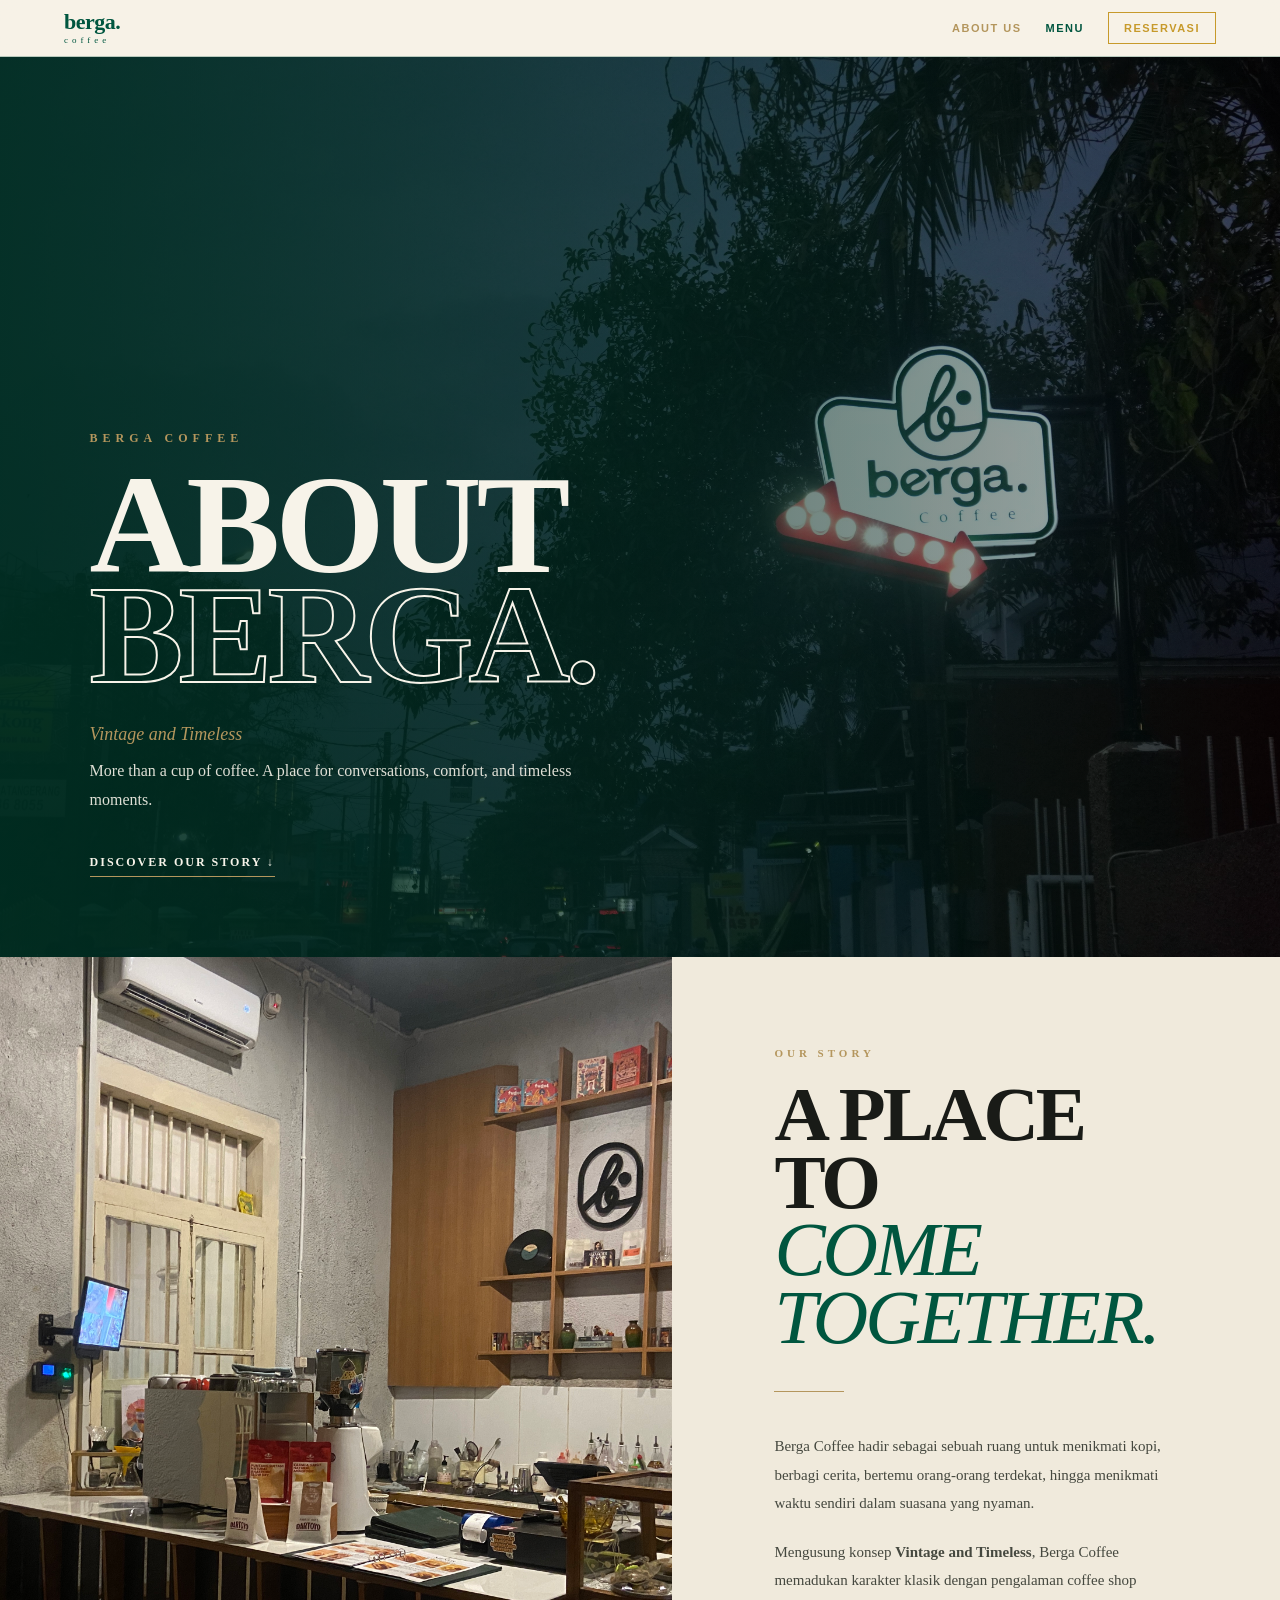
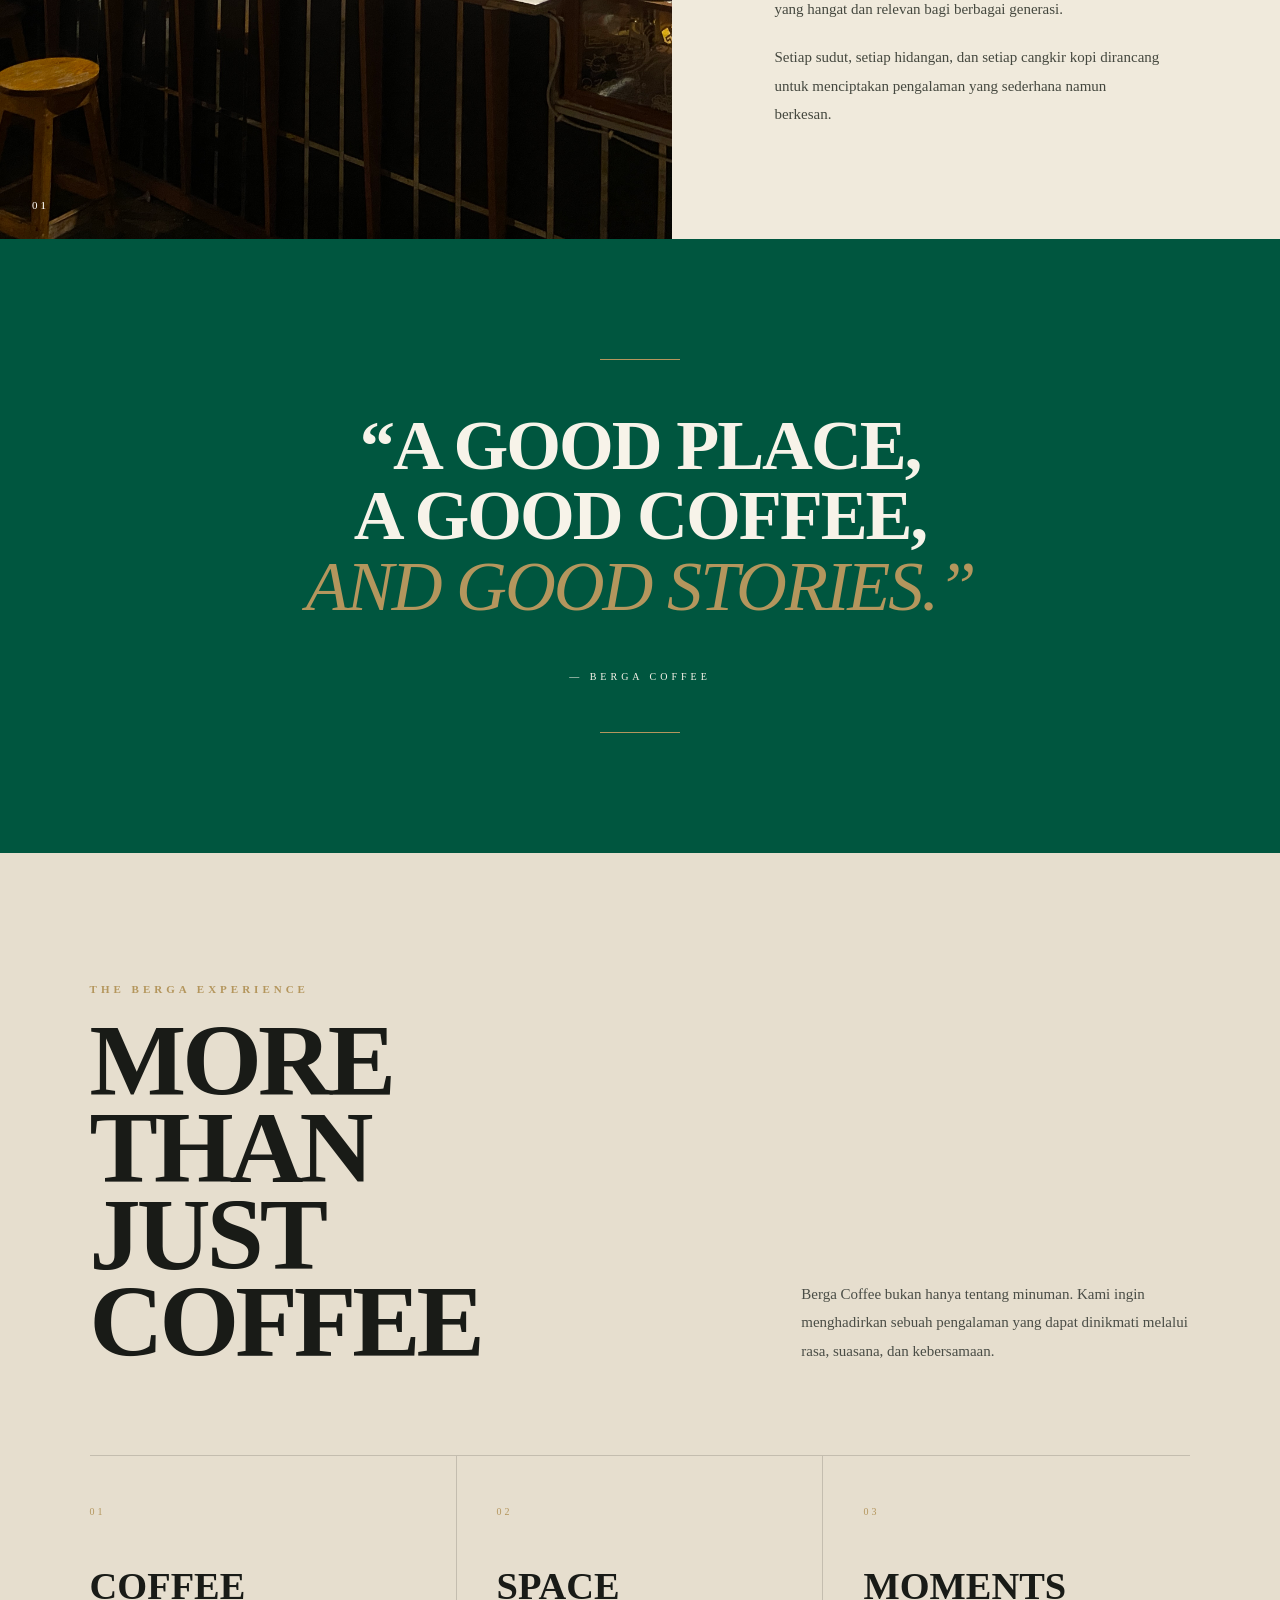
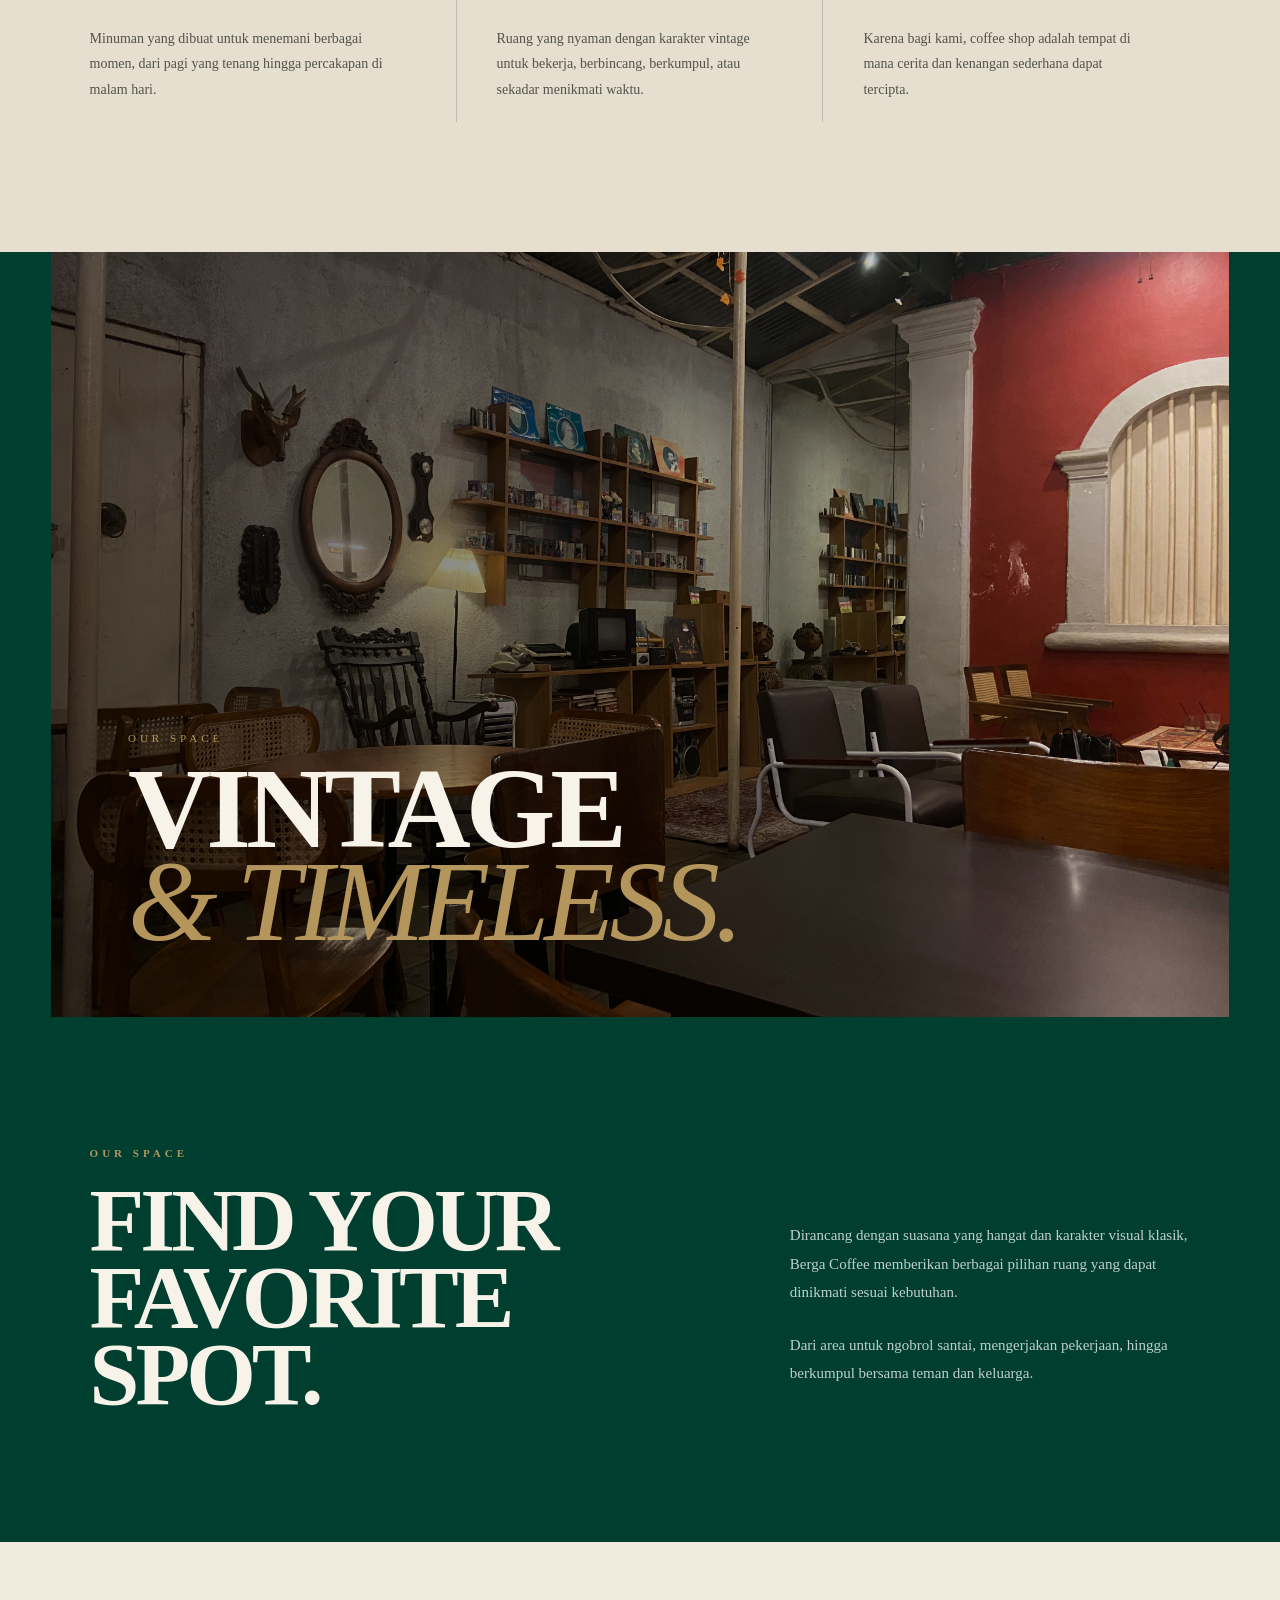
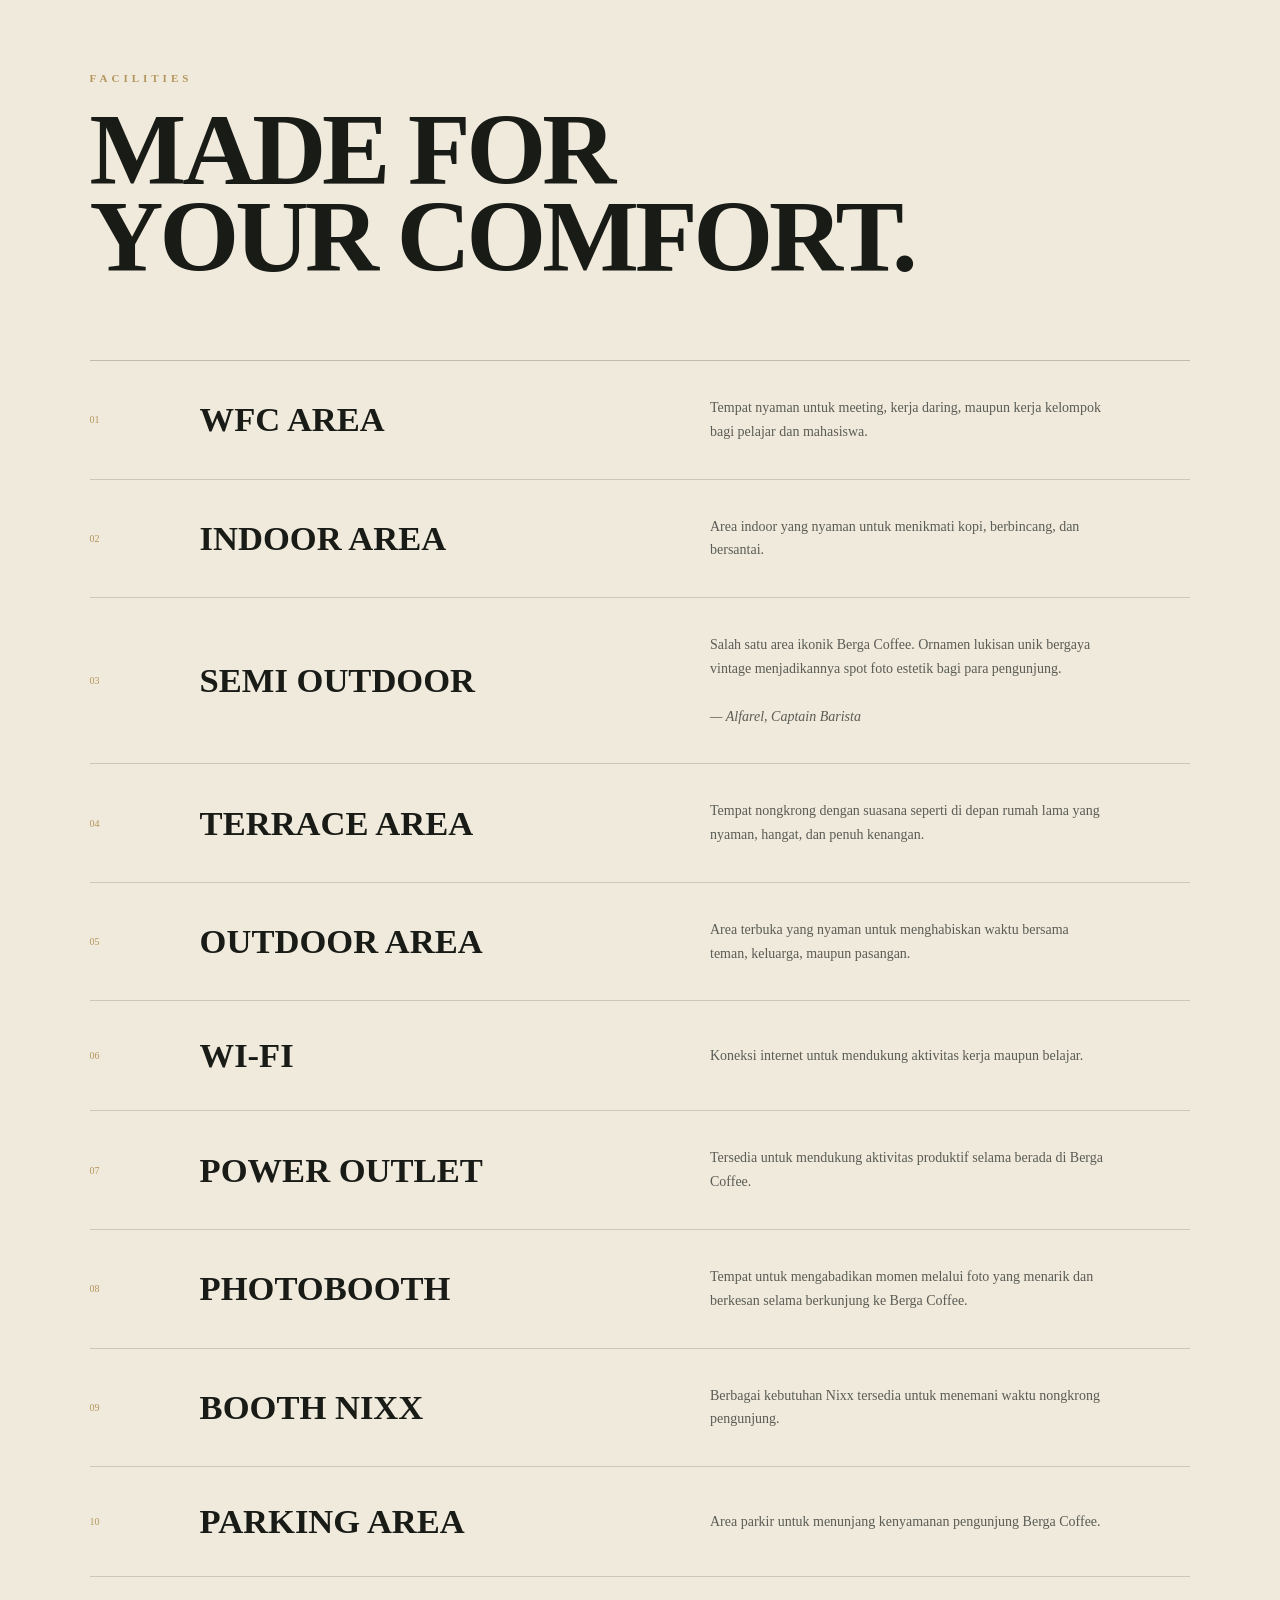
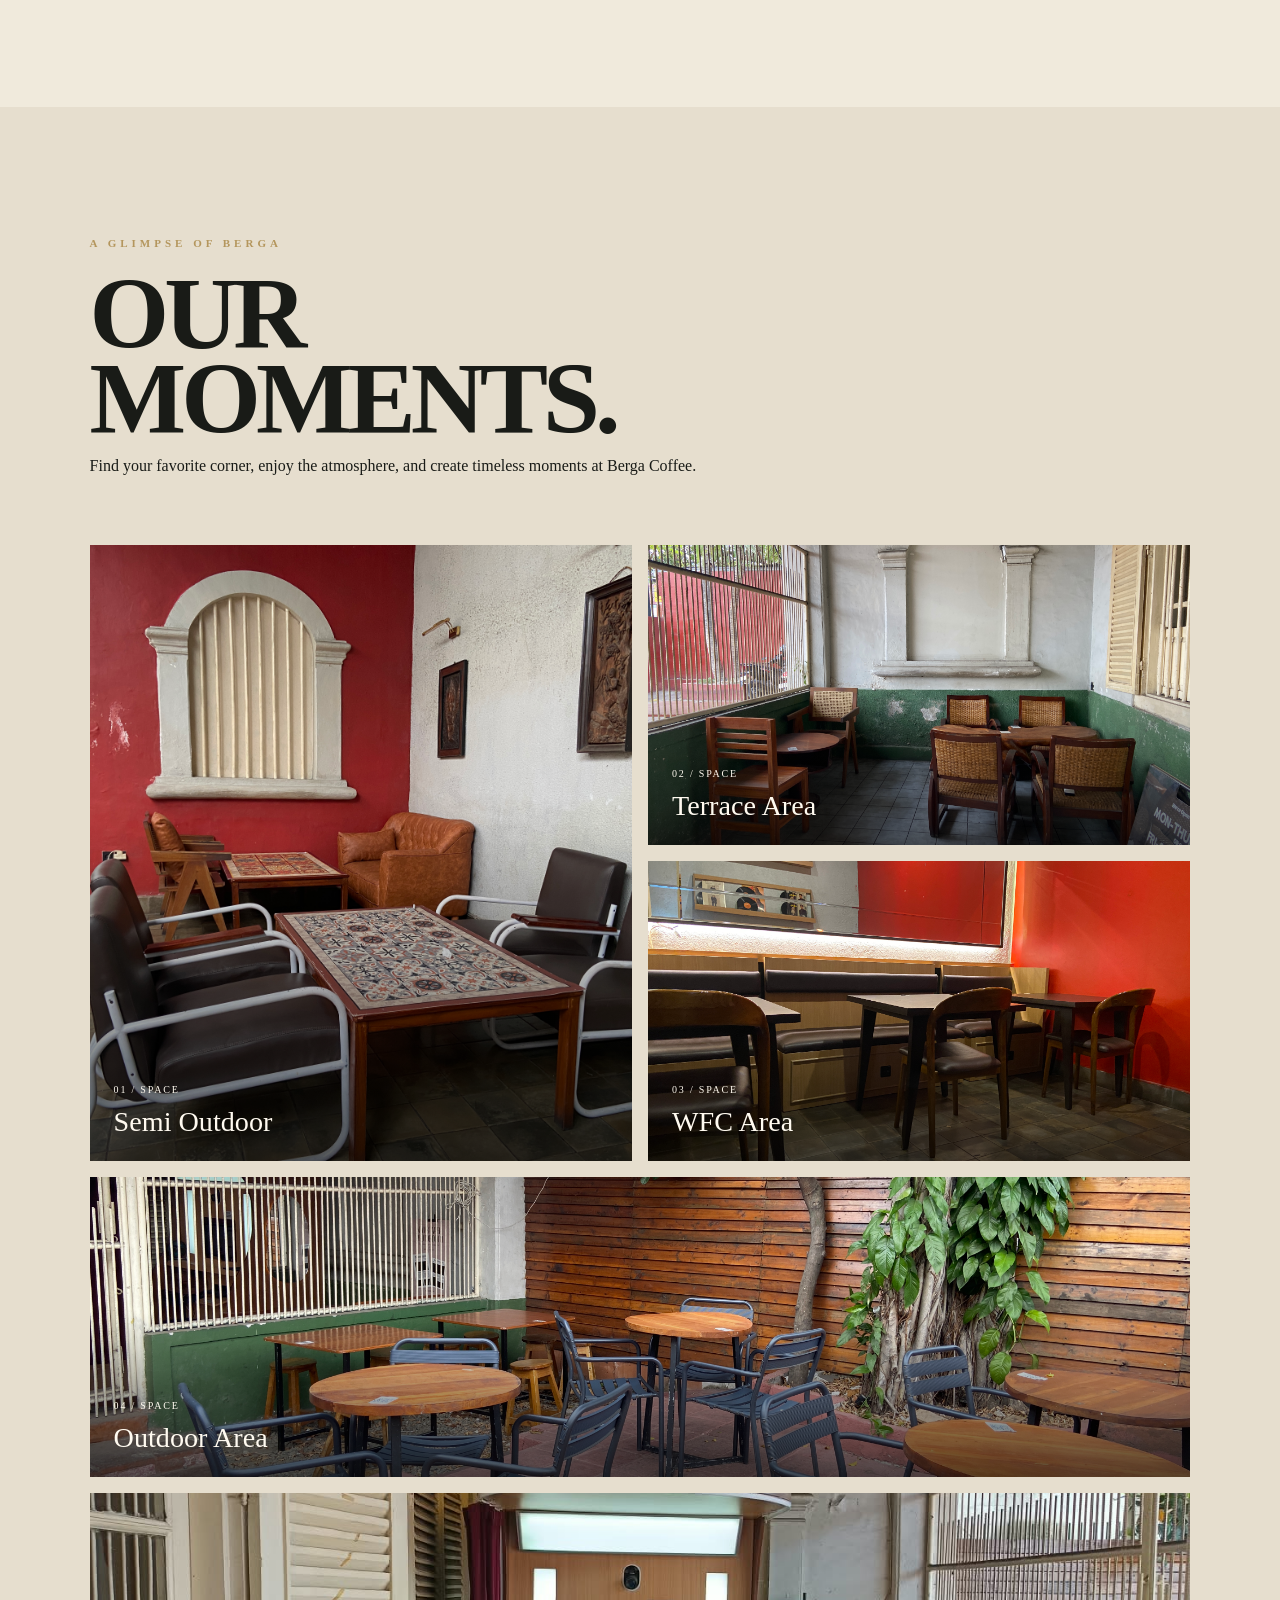
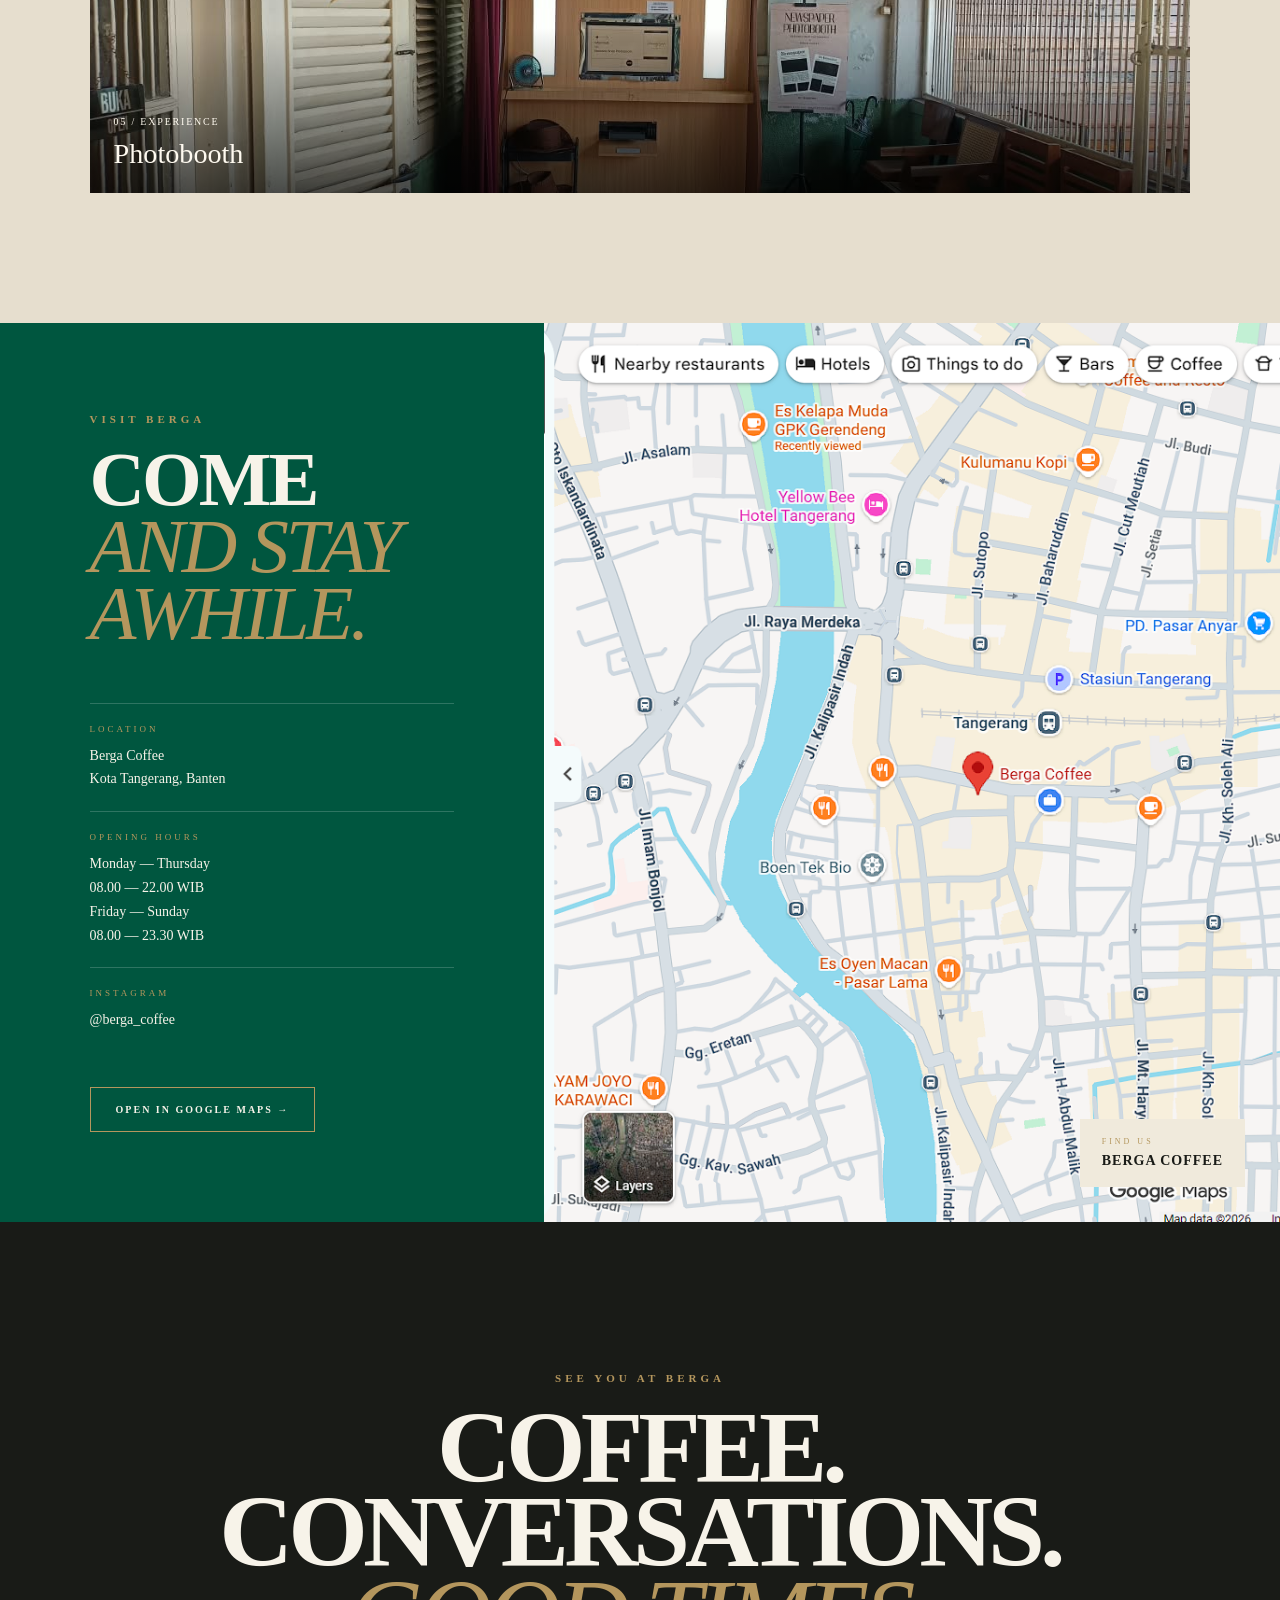
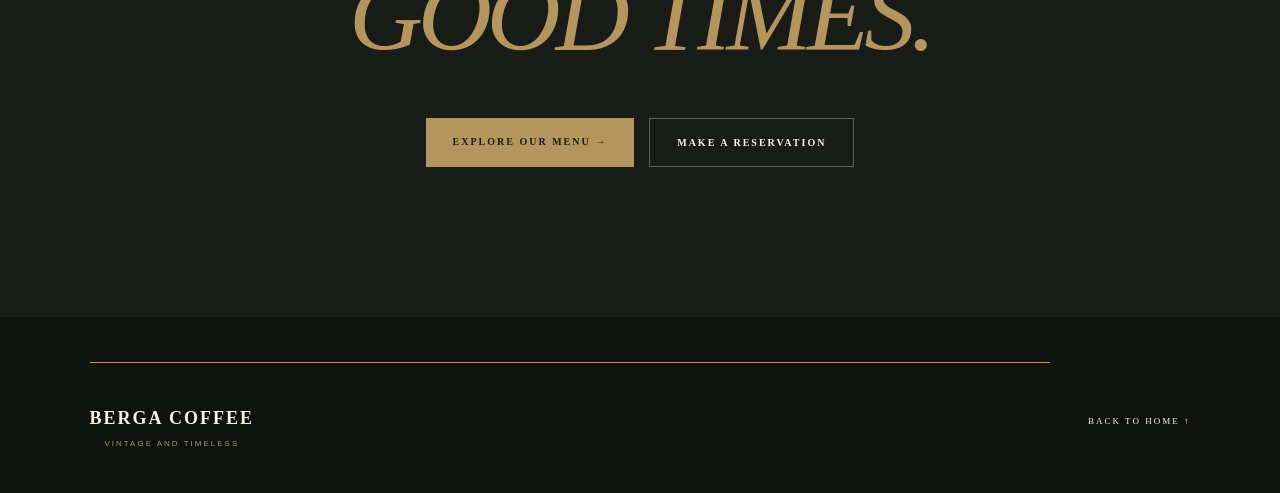
==== commit e17ef7ab: "Update index.html" ====
--- a/index.html
+++ b/index.html
@@ -38,7 +38,6 @@
     <nav id="nav">
       <a href="index.html" class="active">ABOUT US</a>
       <a href="about.html">MENU</a>
-      <a href="index.html#specials">SPECIALS</a>
       <a href="reservation.html" class="reservation-link">RESERVASI</a>
     </nav>
   </header>
@@ -467,7 +466,7 @@
       </h2>
 
       <div class="cta-buttons">
-        <a href="menu.html" class="cta-primary">
+        <a href="about.html" class="cta-primary">
           EXPLORE OUR MENU →
         </a>
 
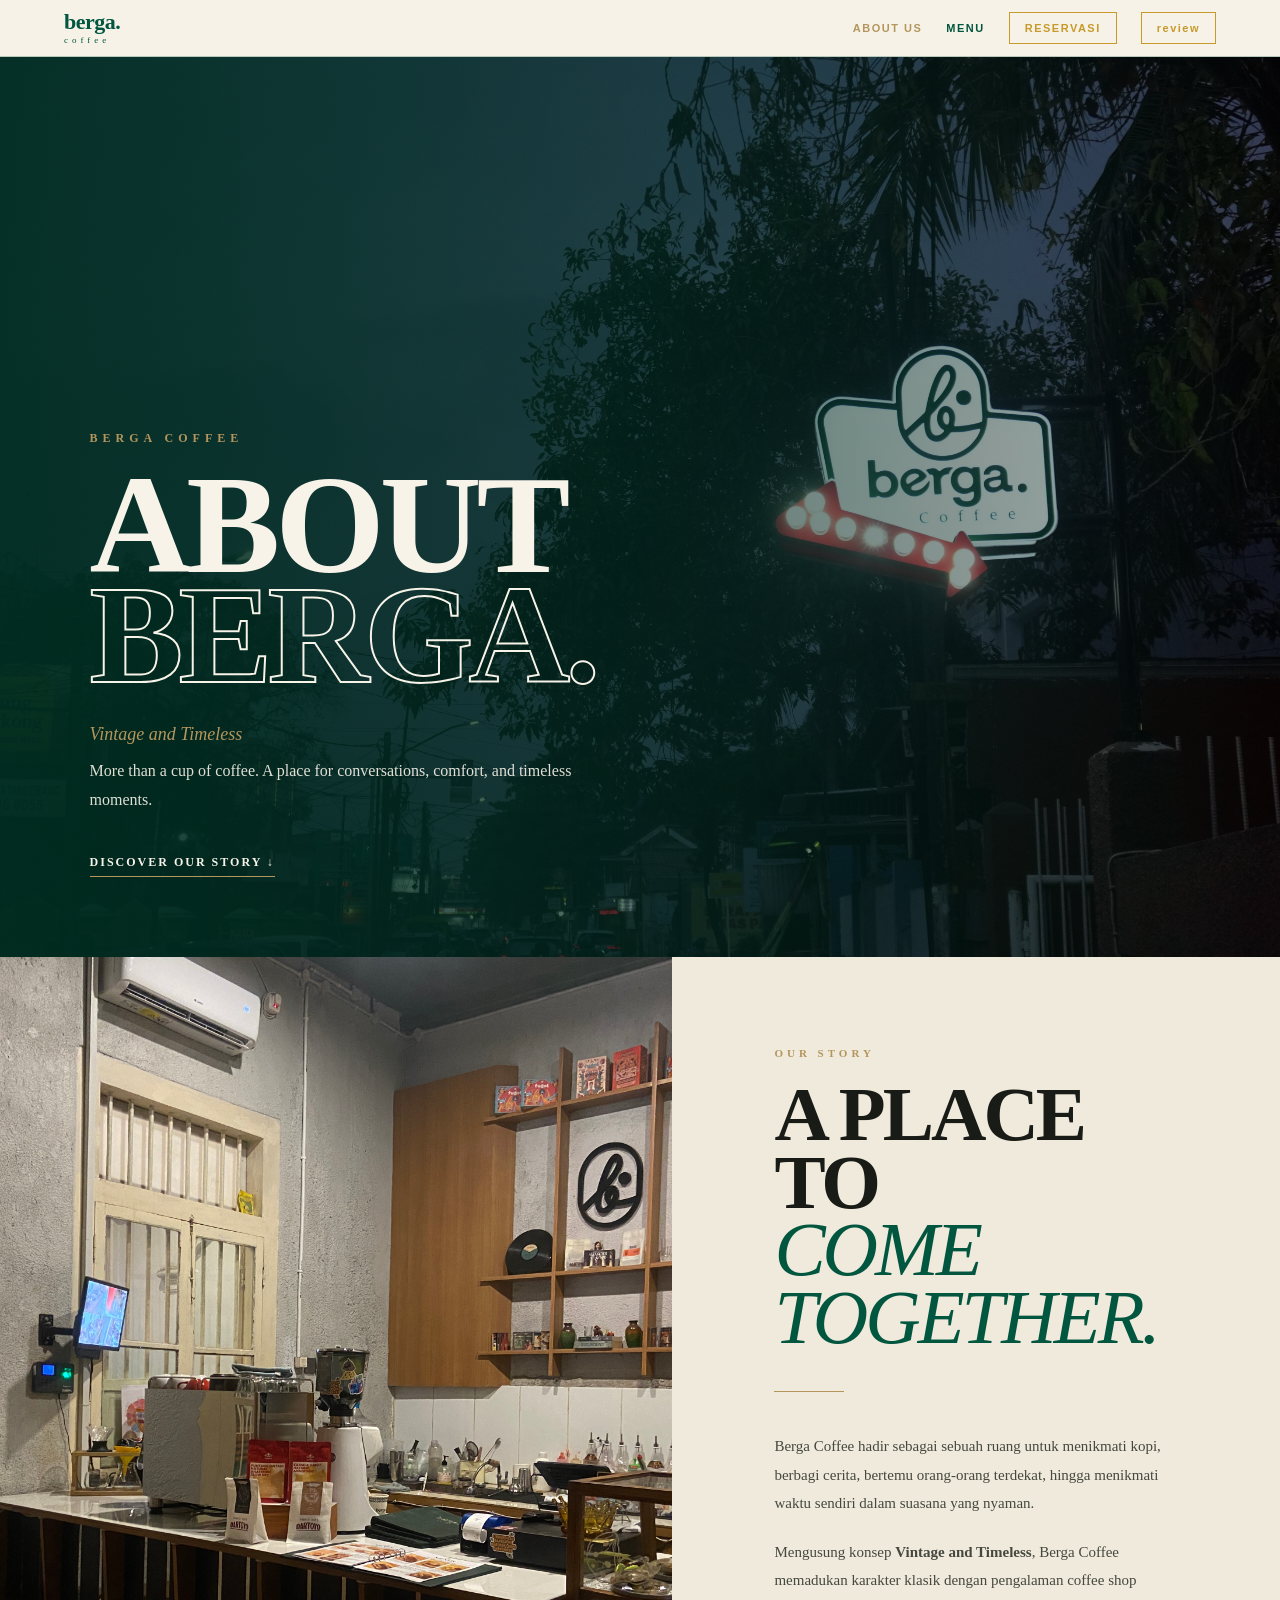
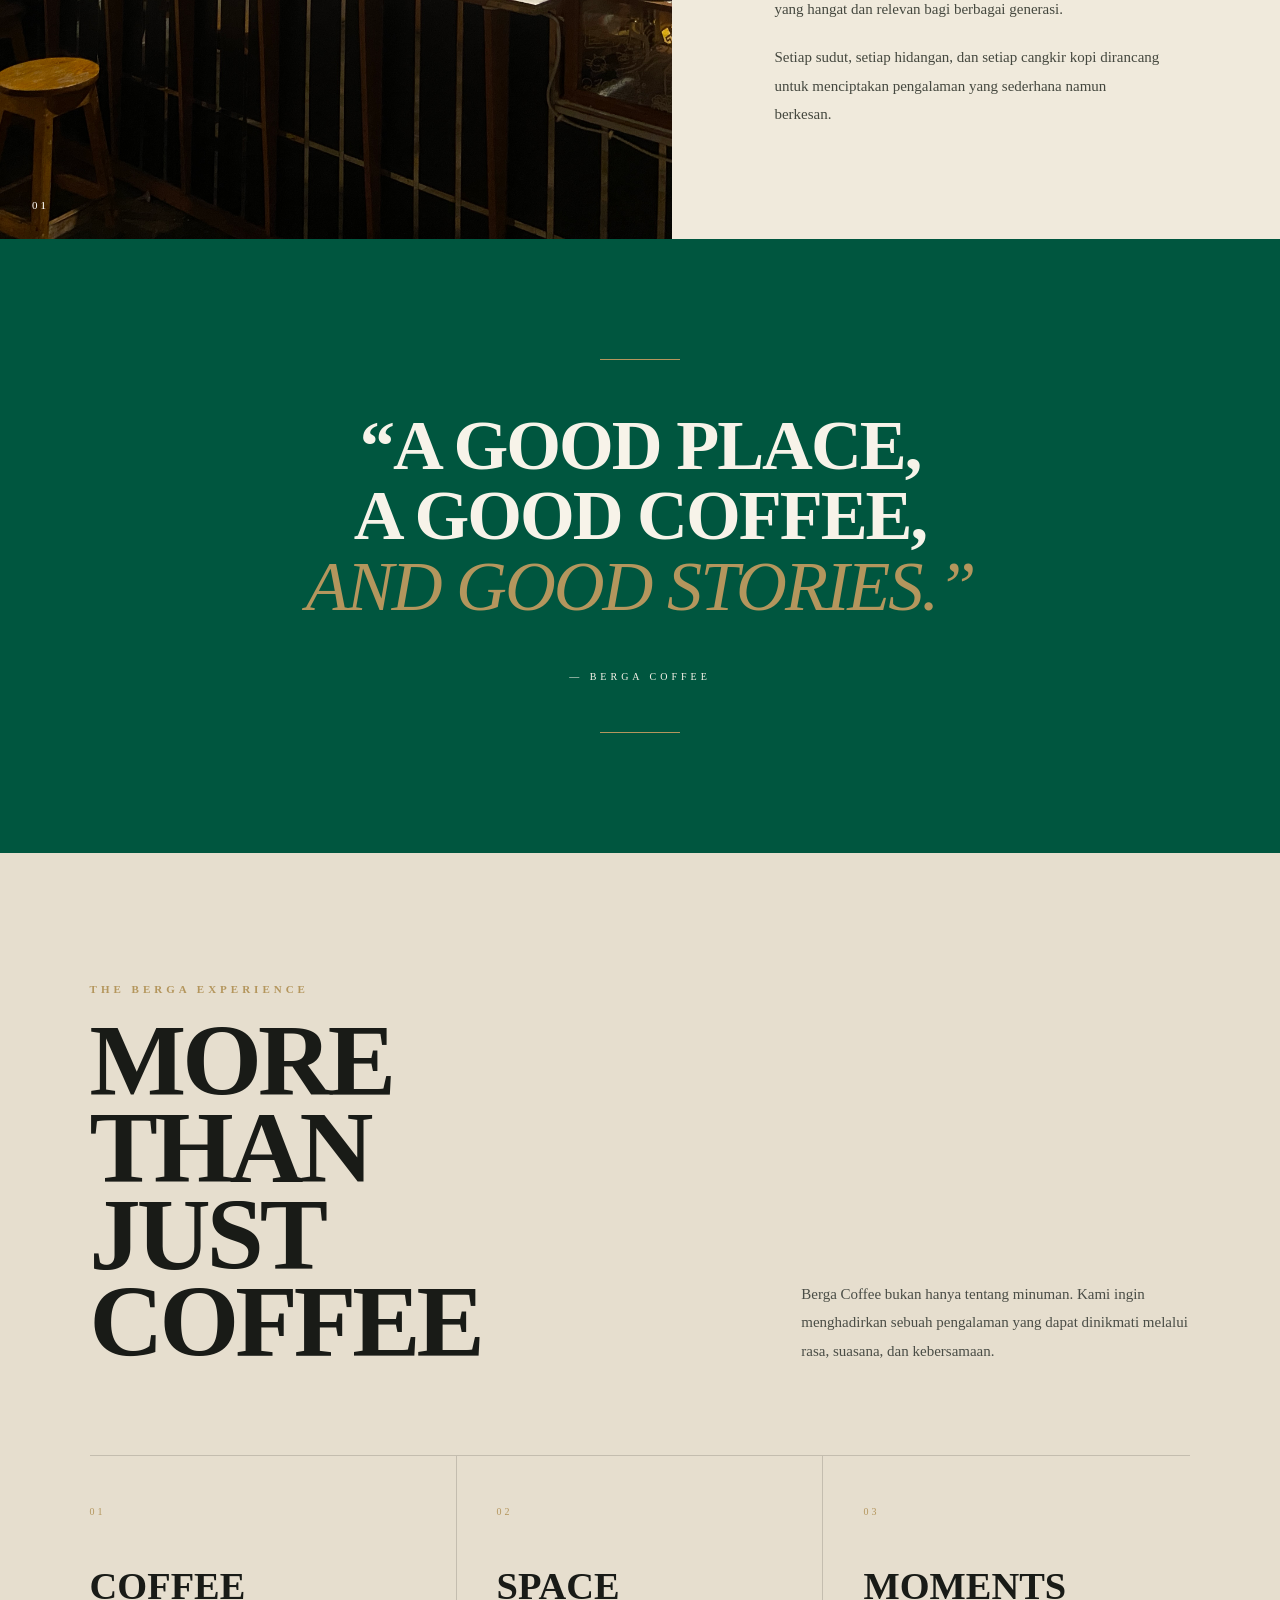
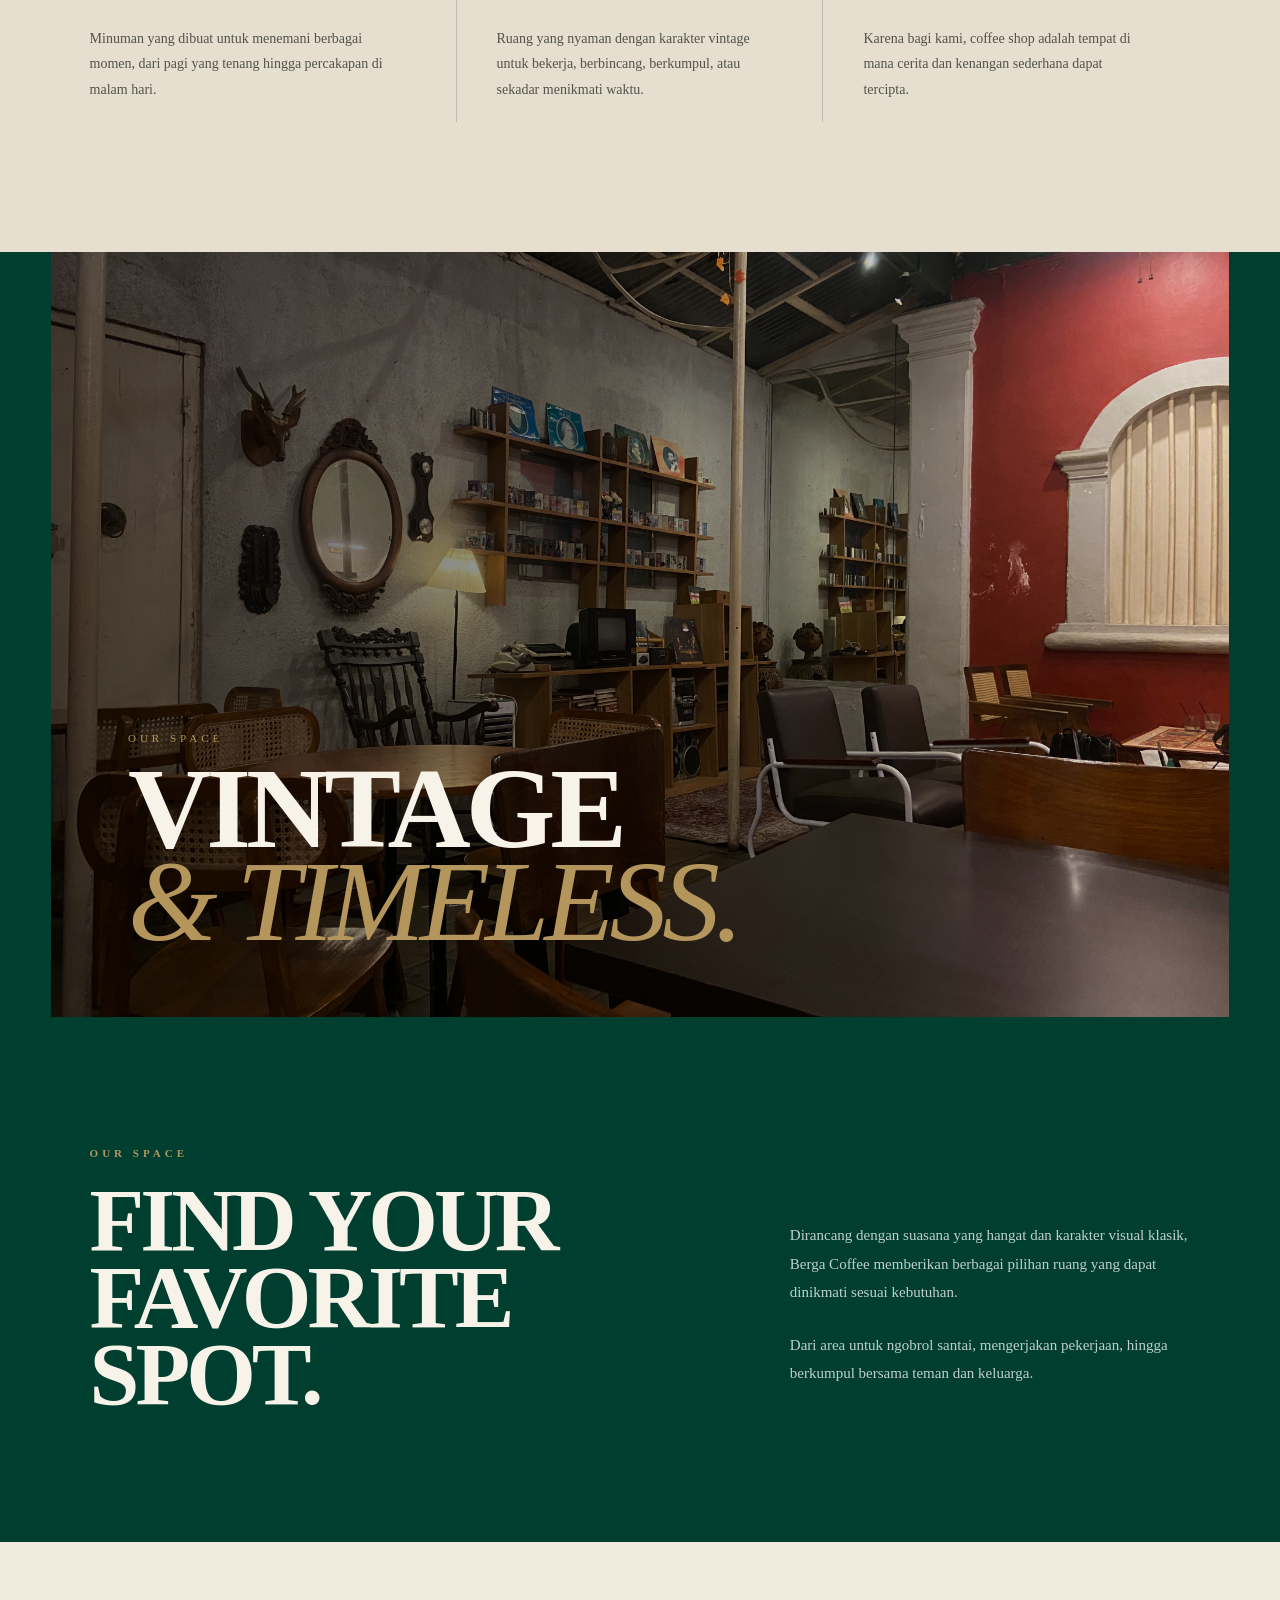
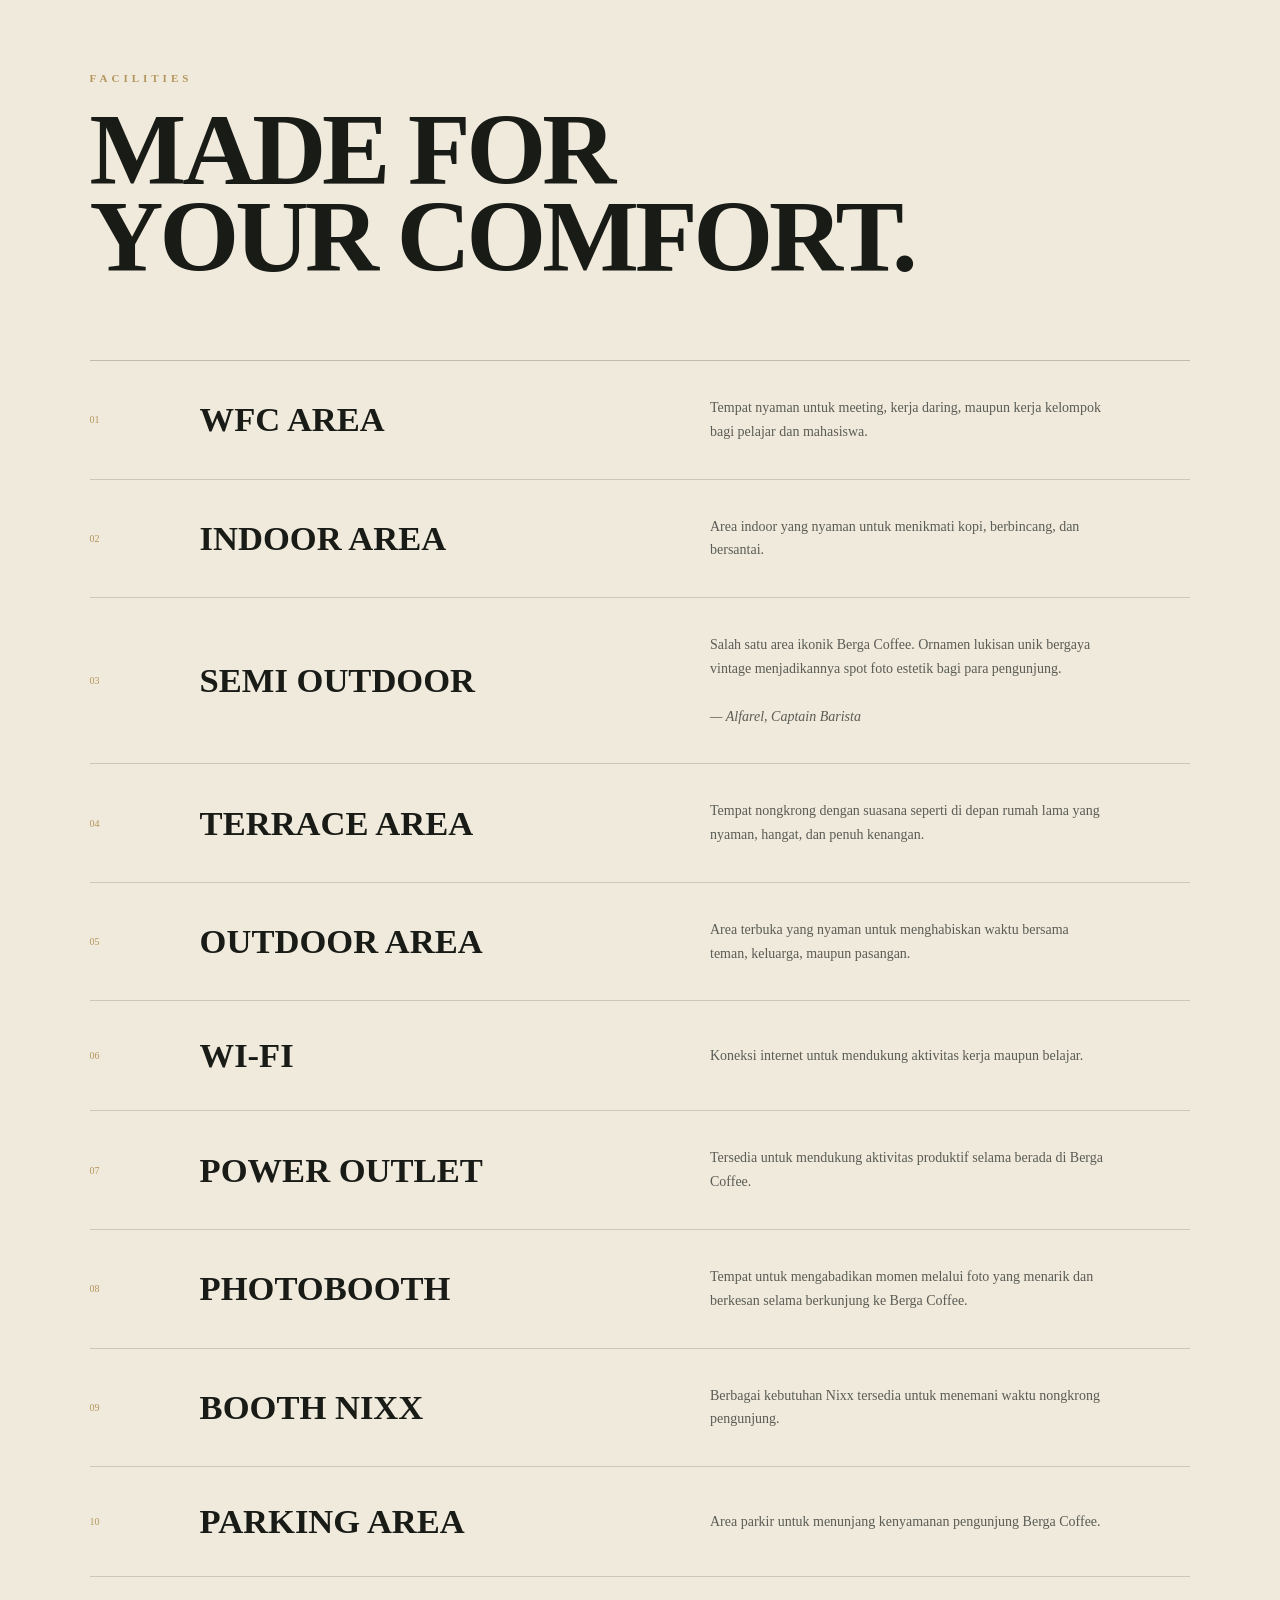
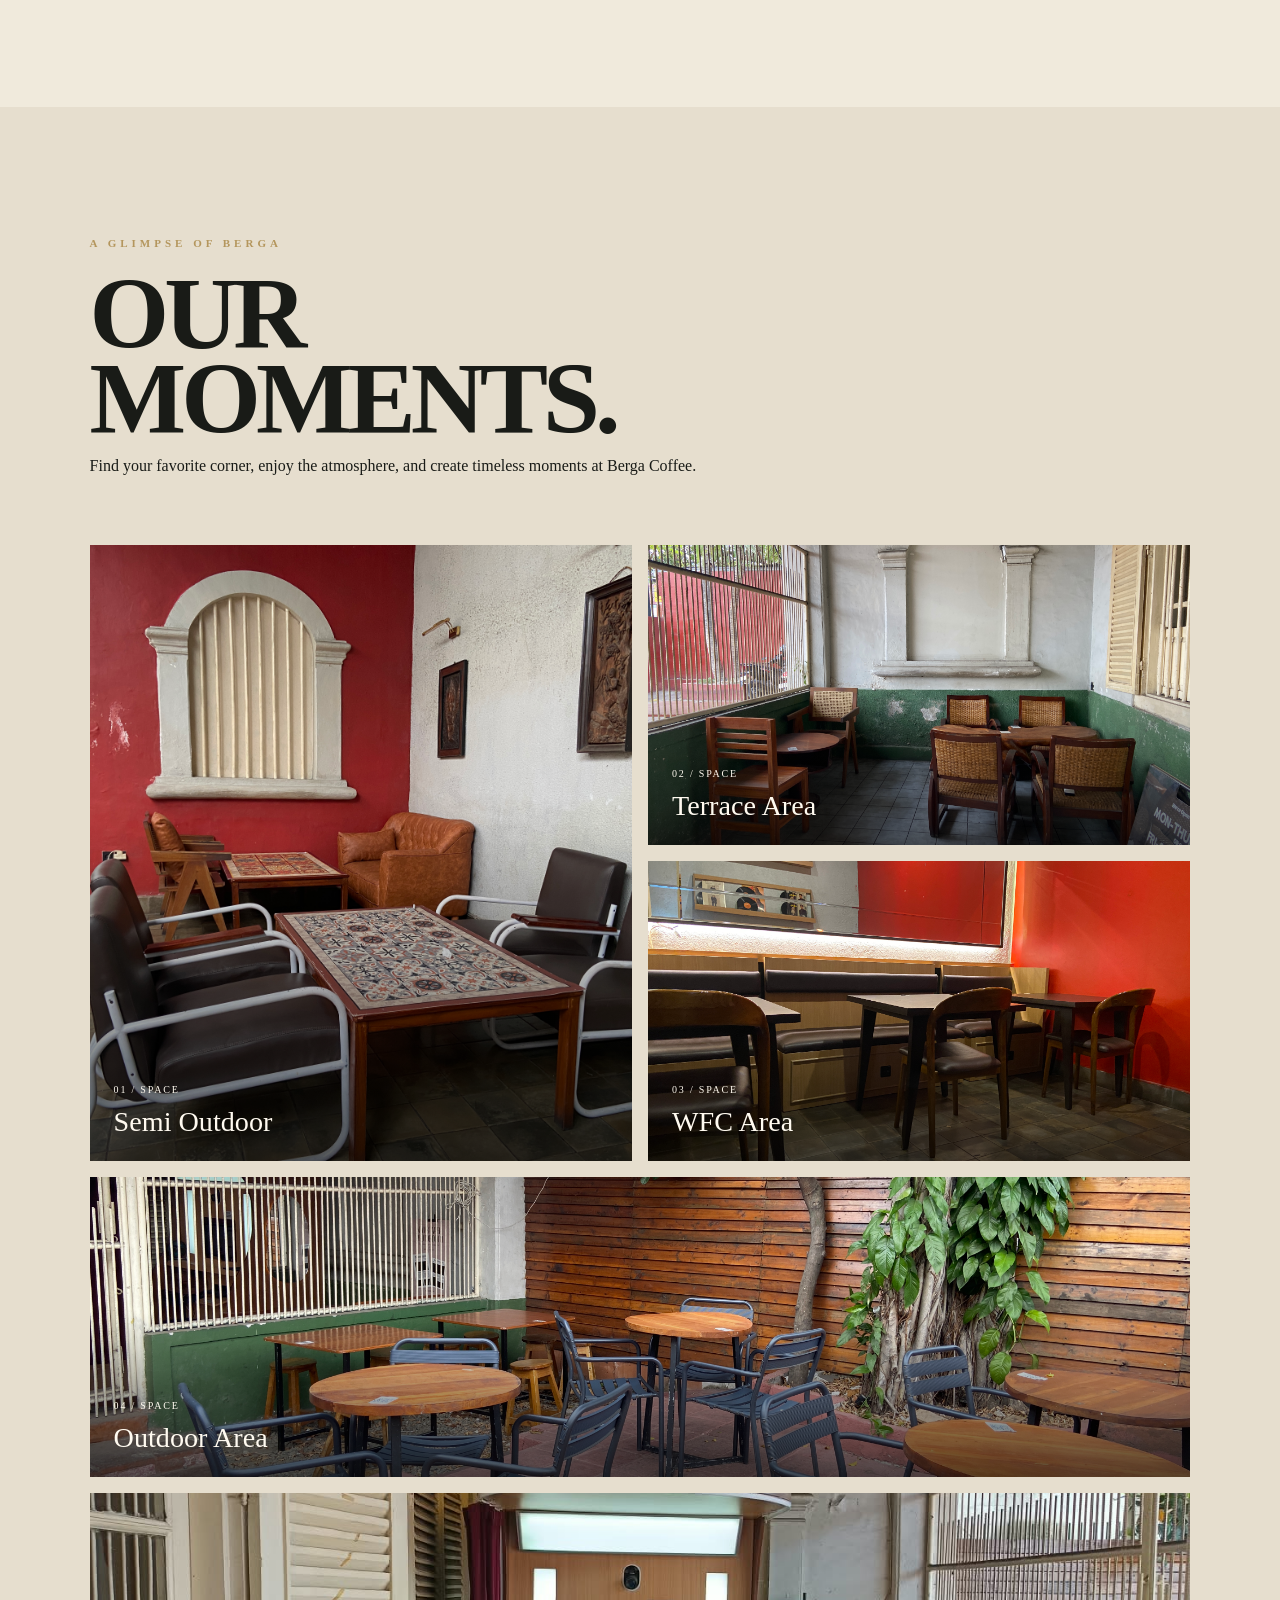
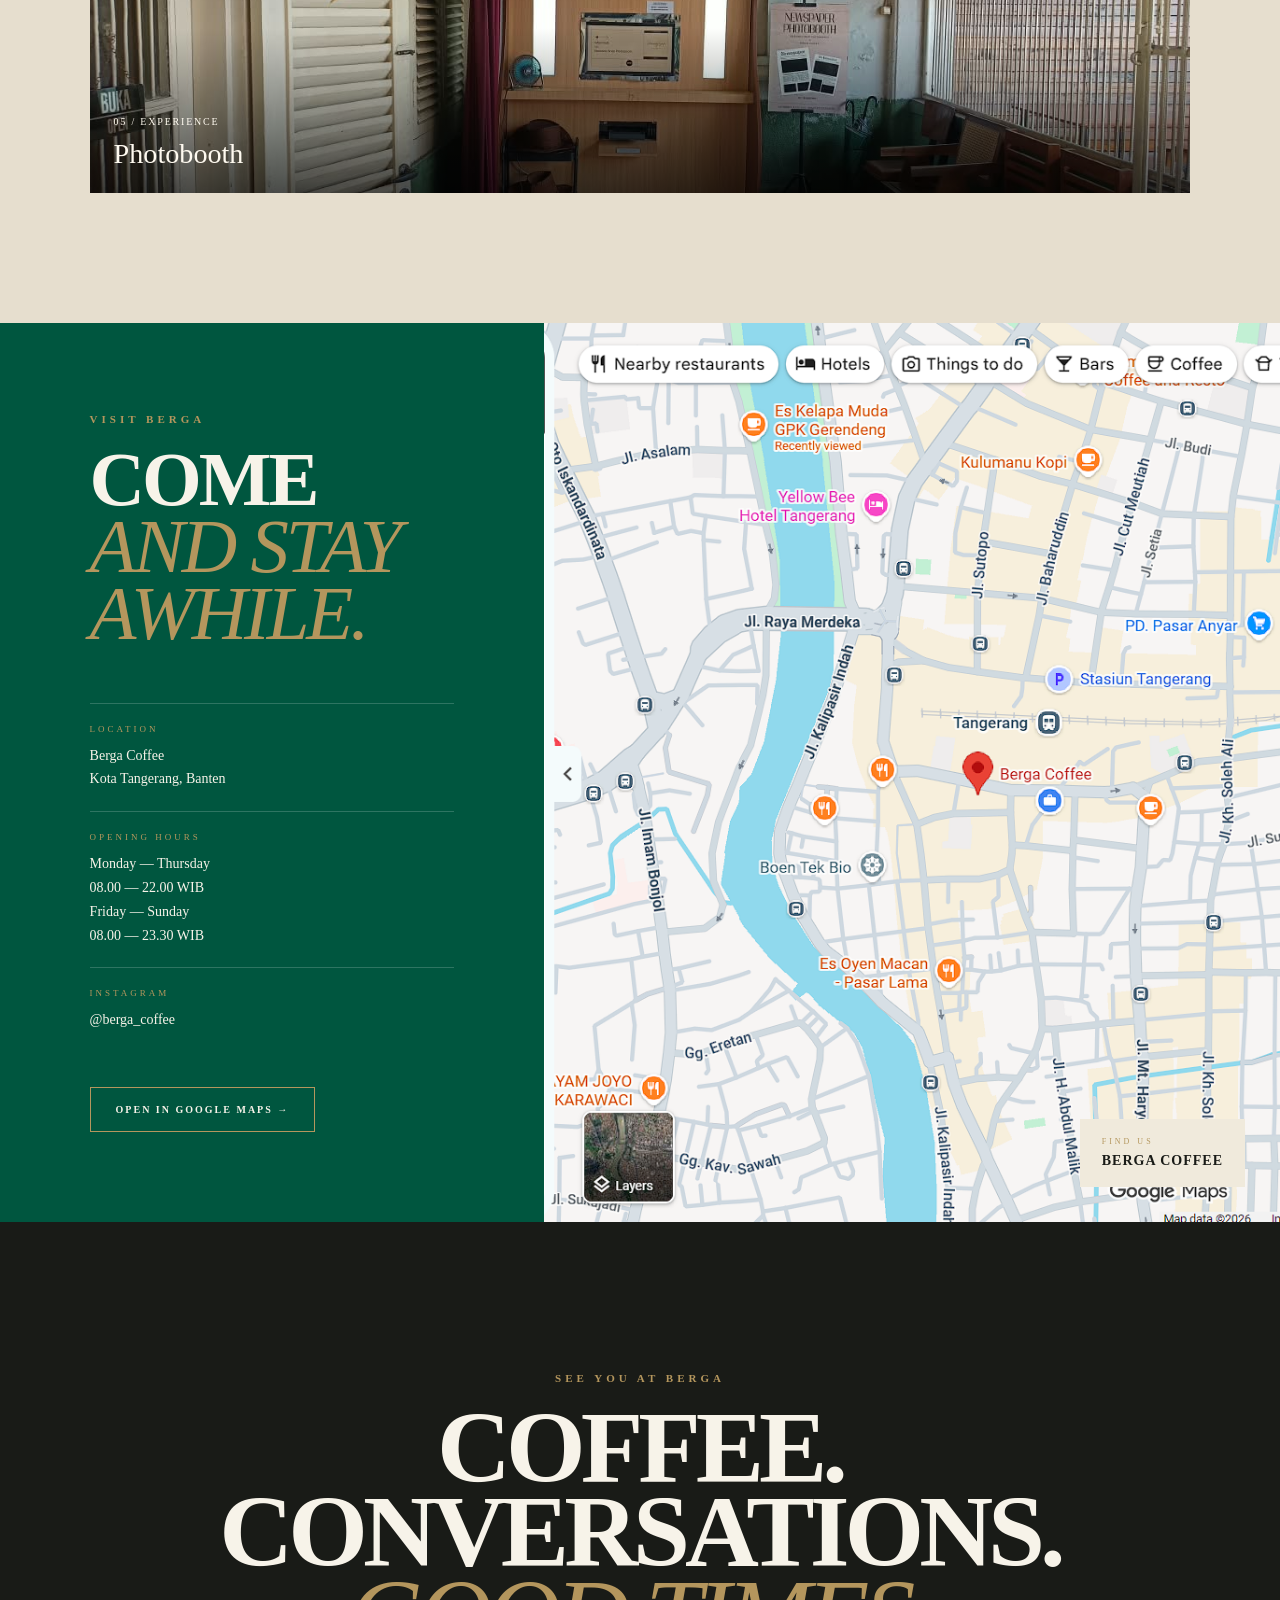
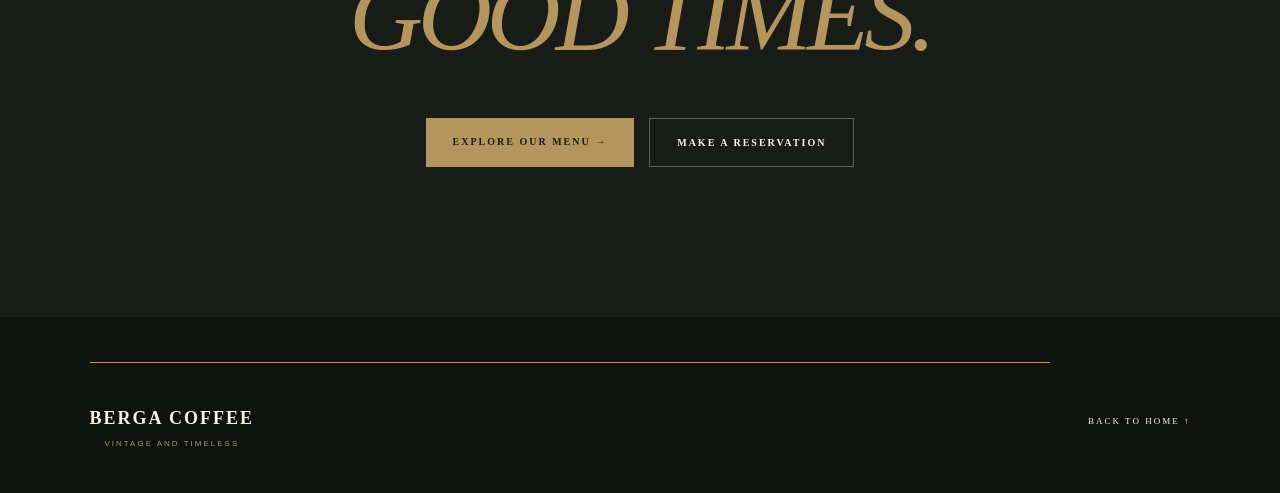
==== commit 158793d5: "Update index.html" ====
--- a/index.html
+++ b/index.html
@@ -39,6 +39,7 @@
       <a href="index.html" class="active">ABOUT US</a>
       <a href="about.html">MENU</a>
       <a href="reservation.html" class="reservation-link">RESERVASI</a>
+       <a href="review.html" class="reservation-link">review</a>
     </nav>
   </header>
 
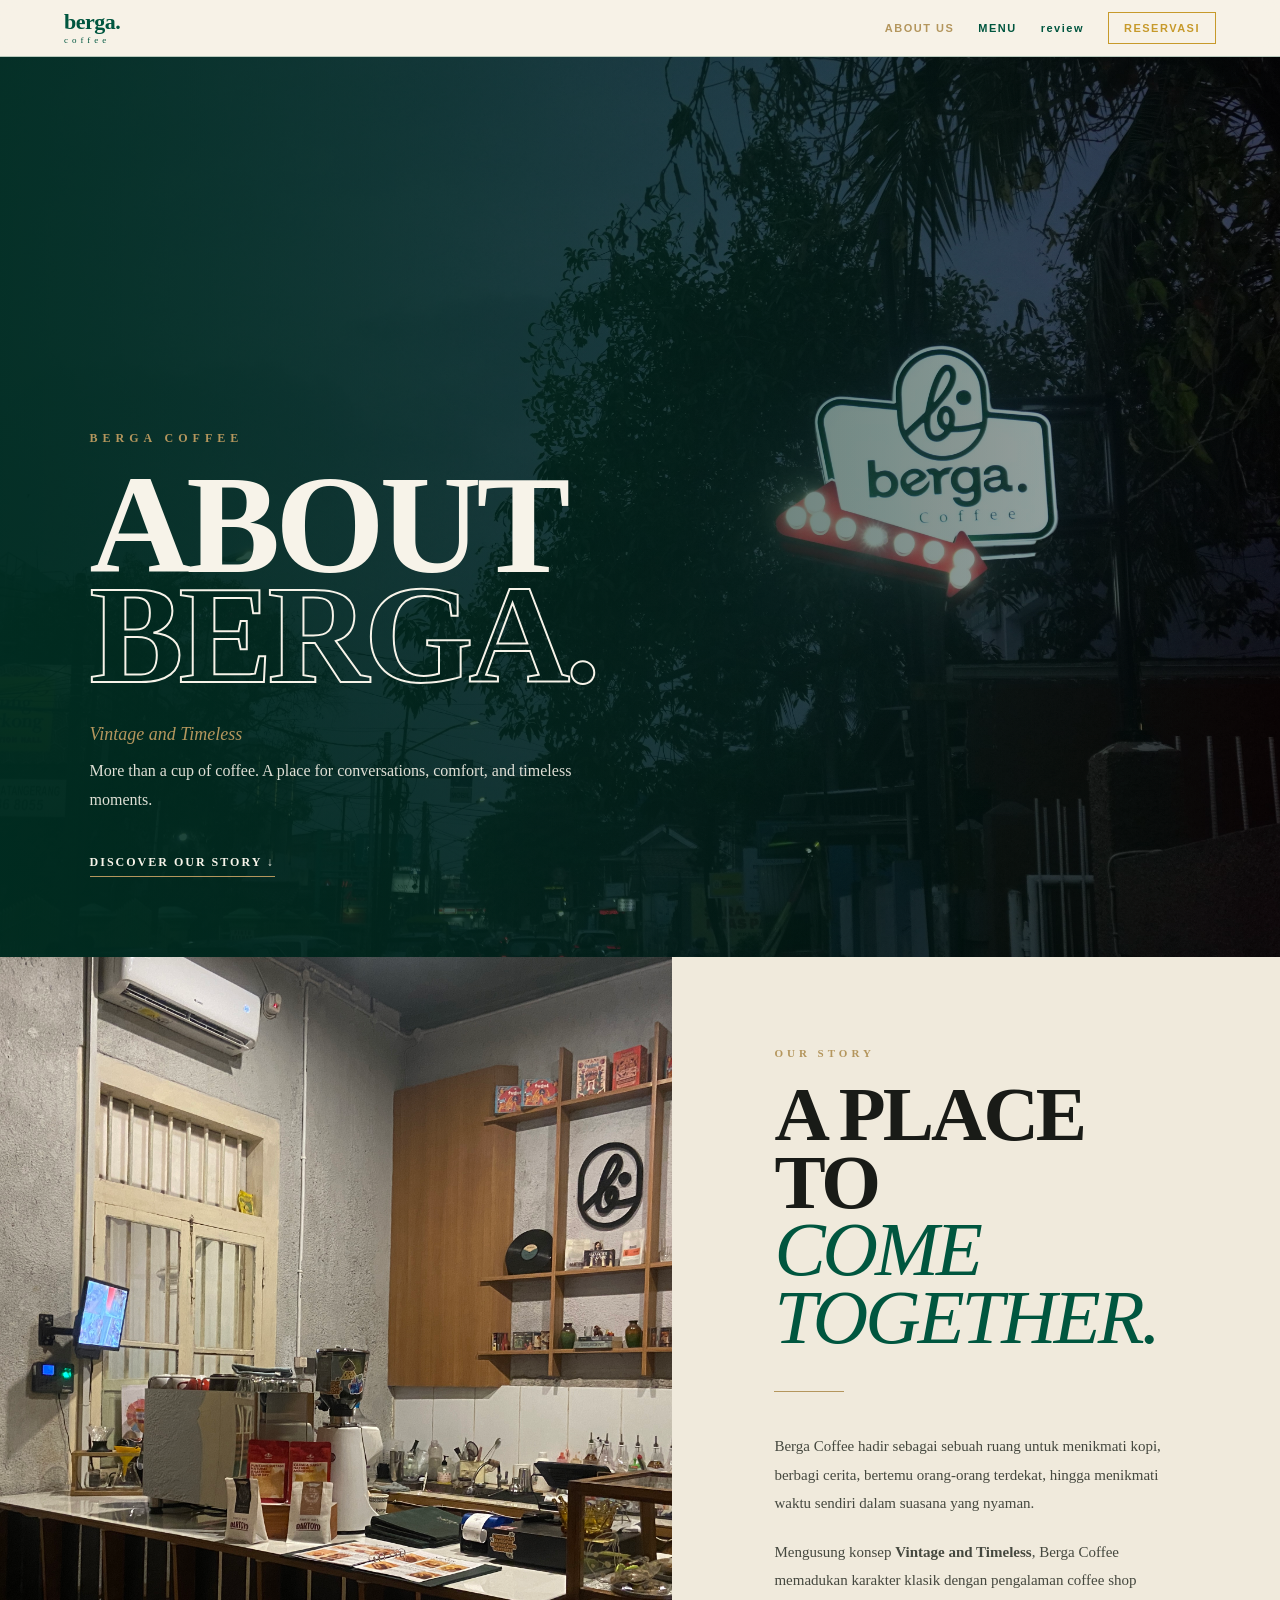
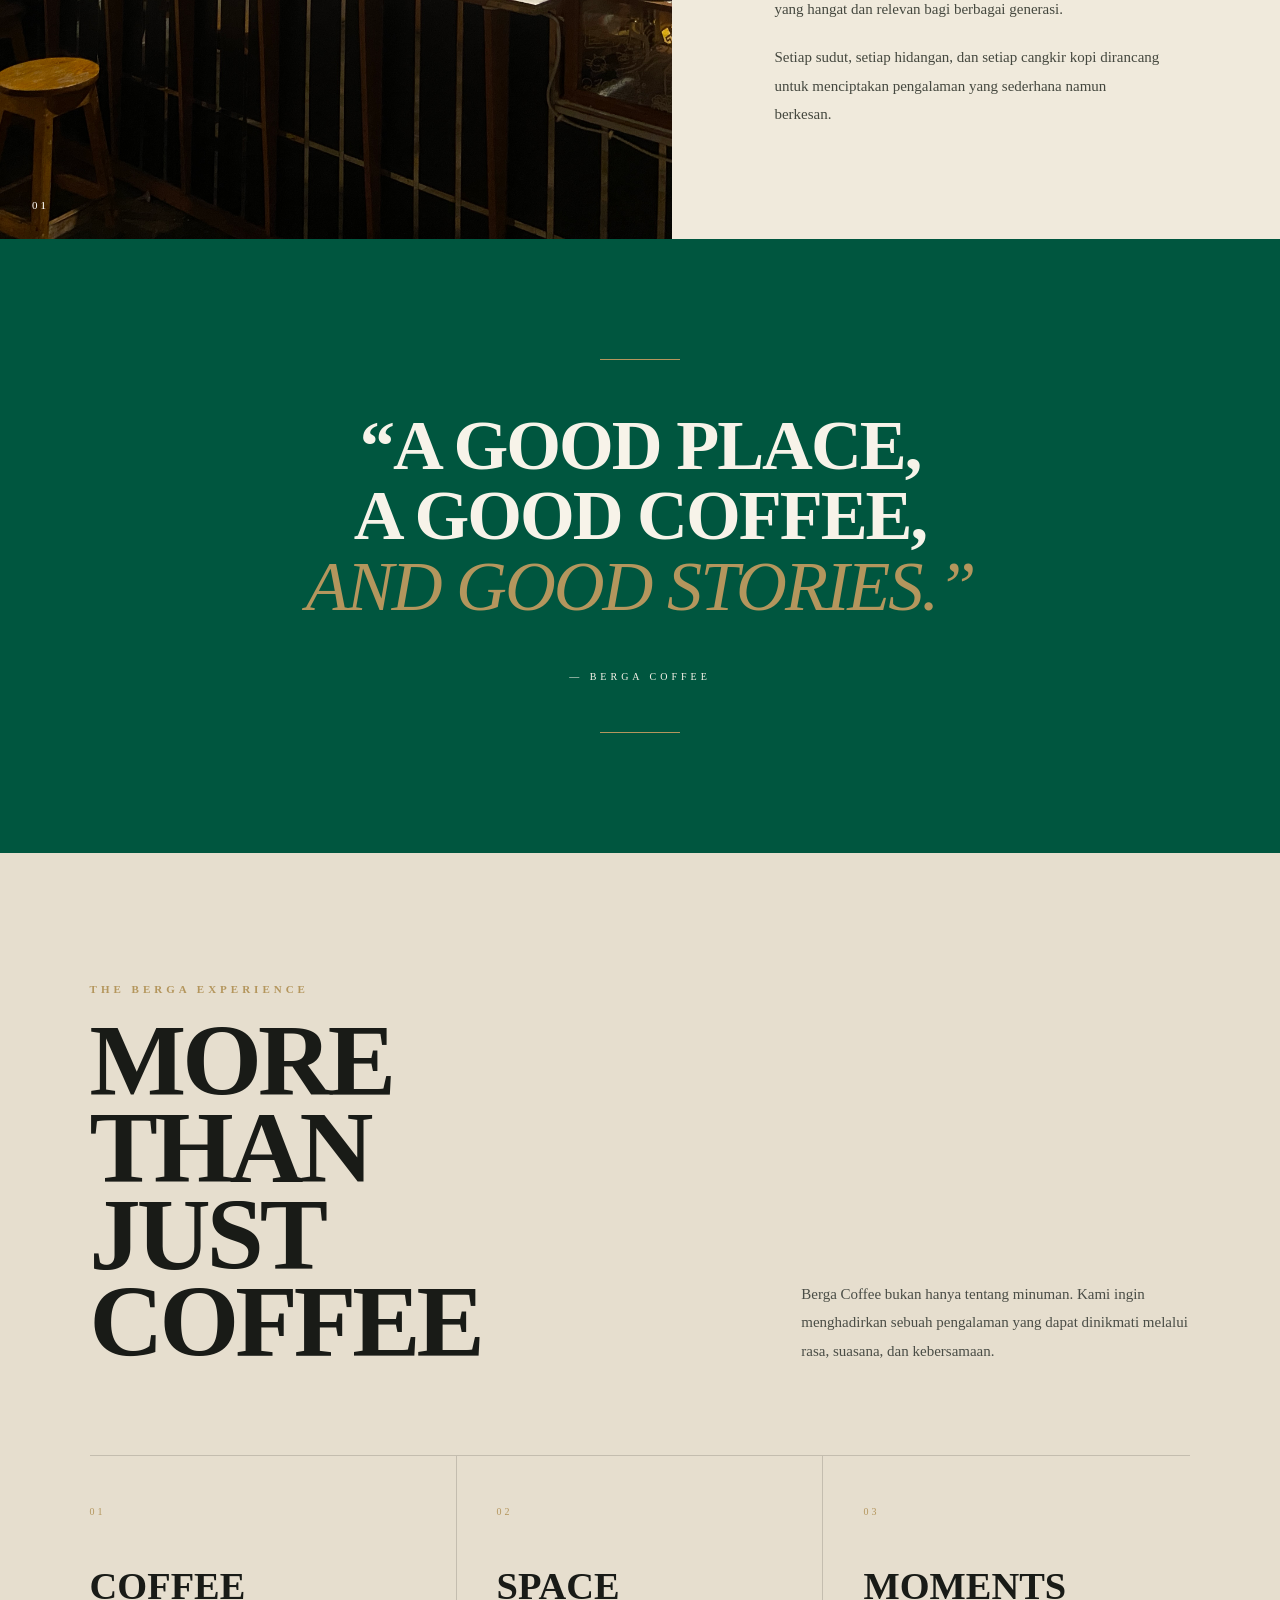
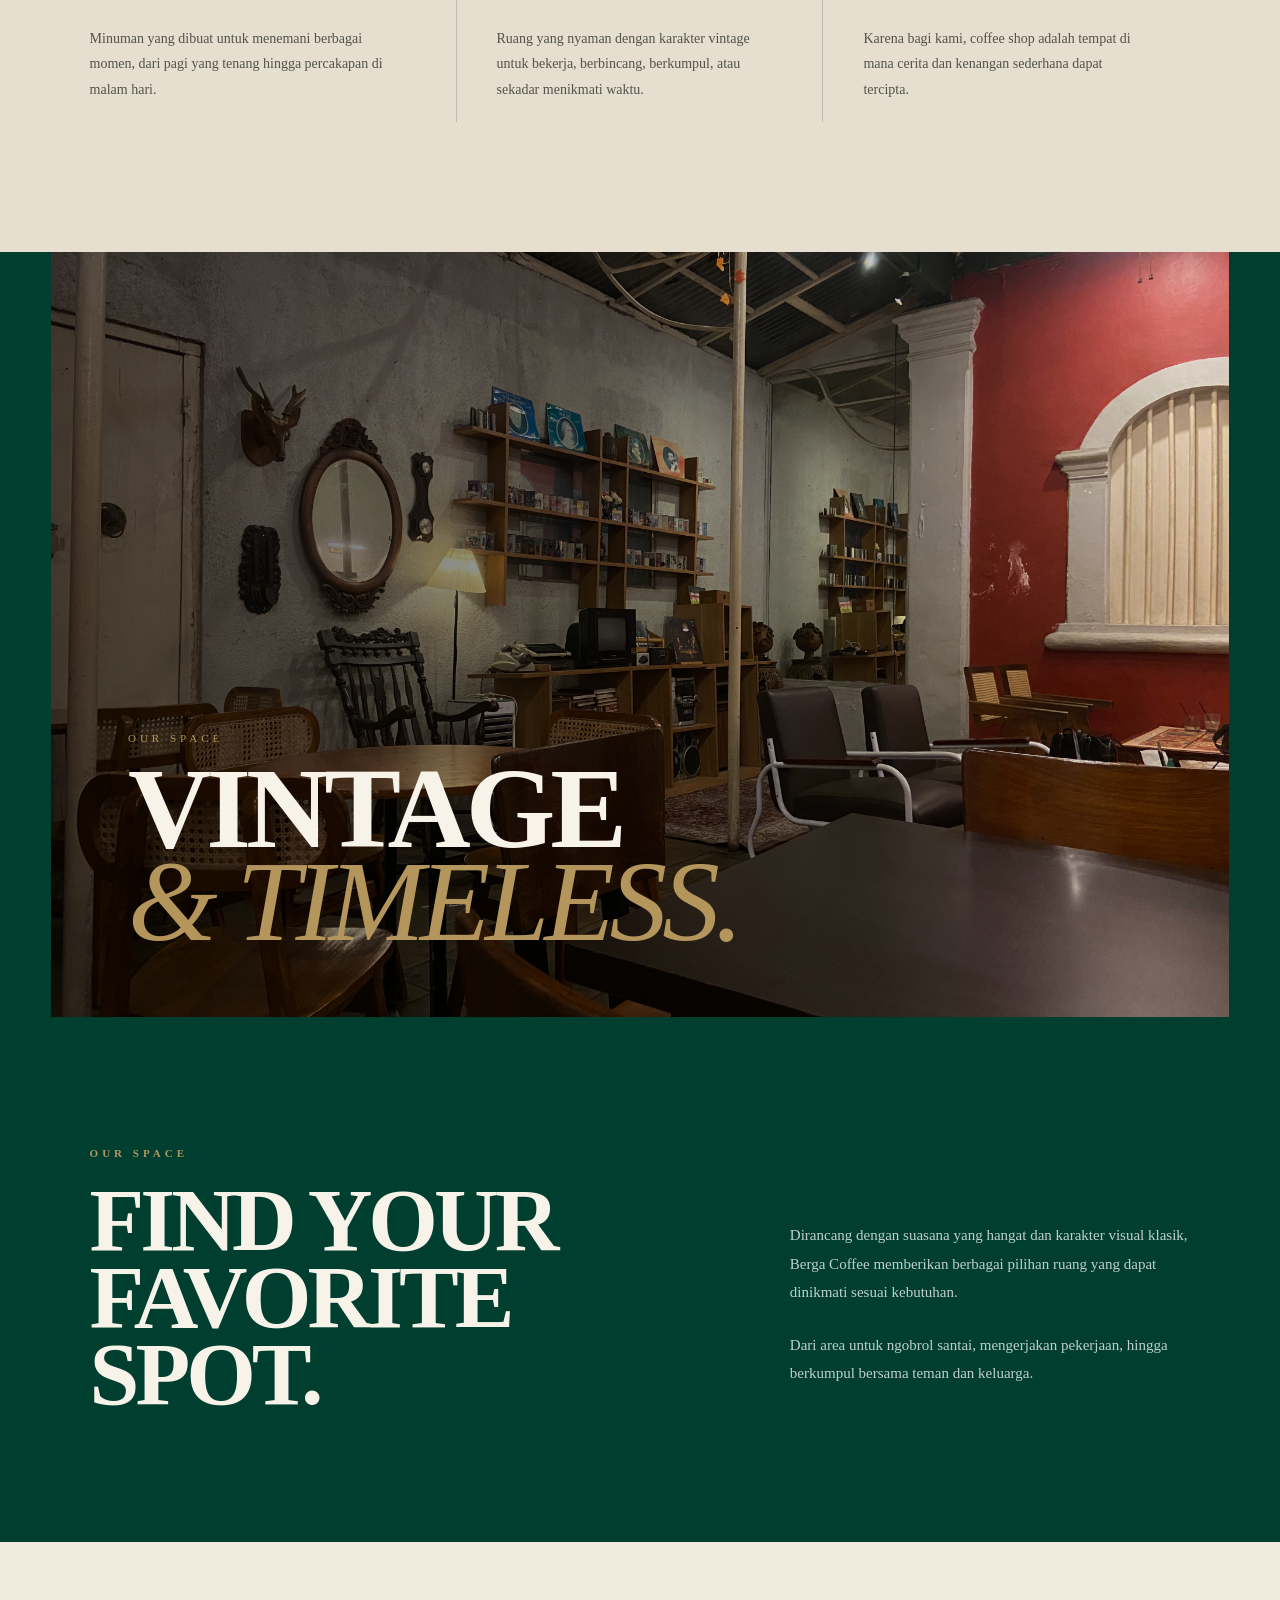
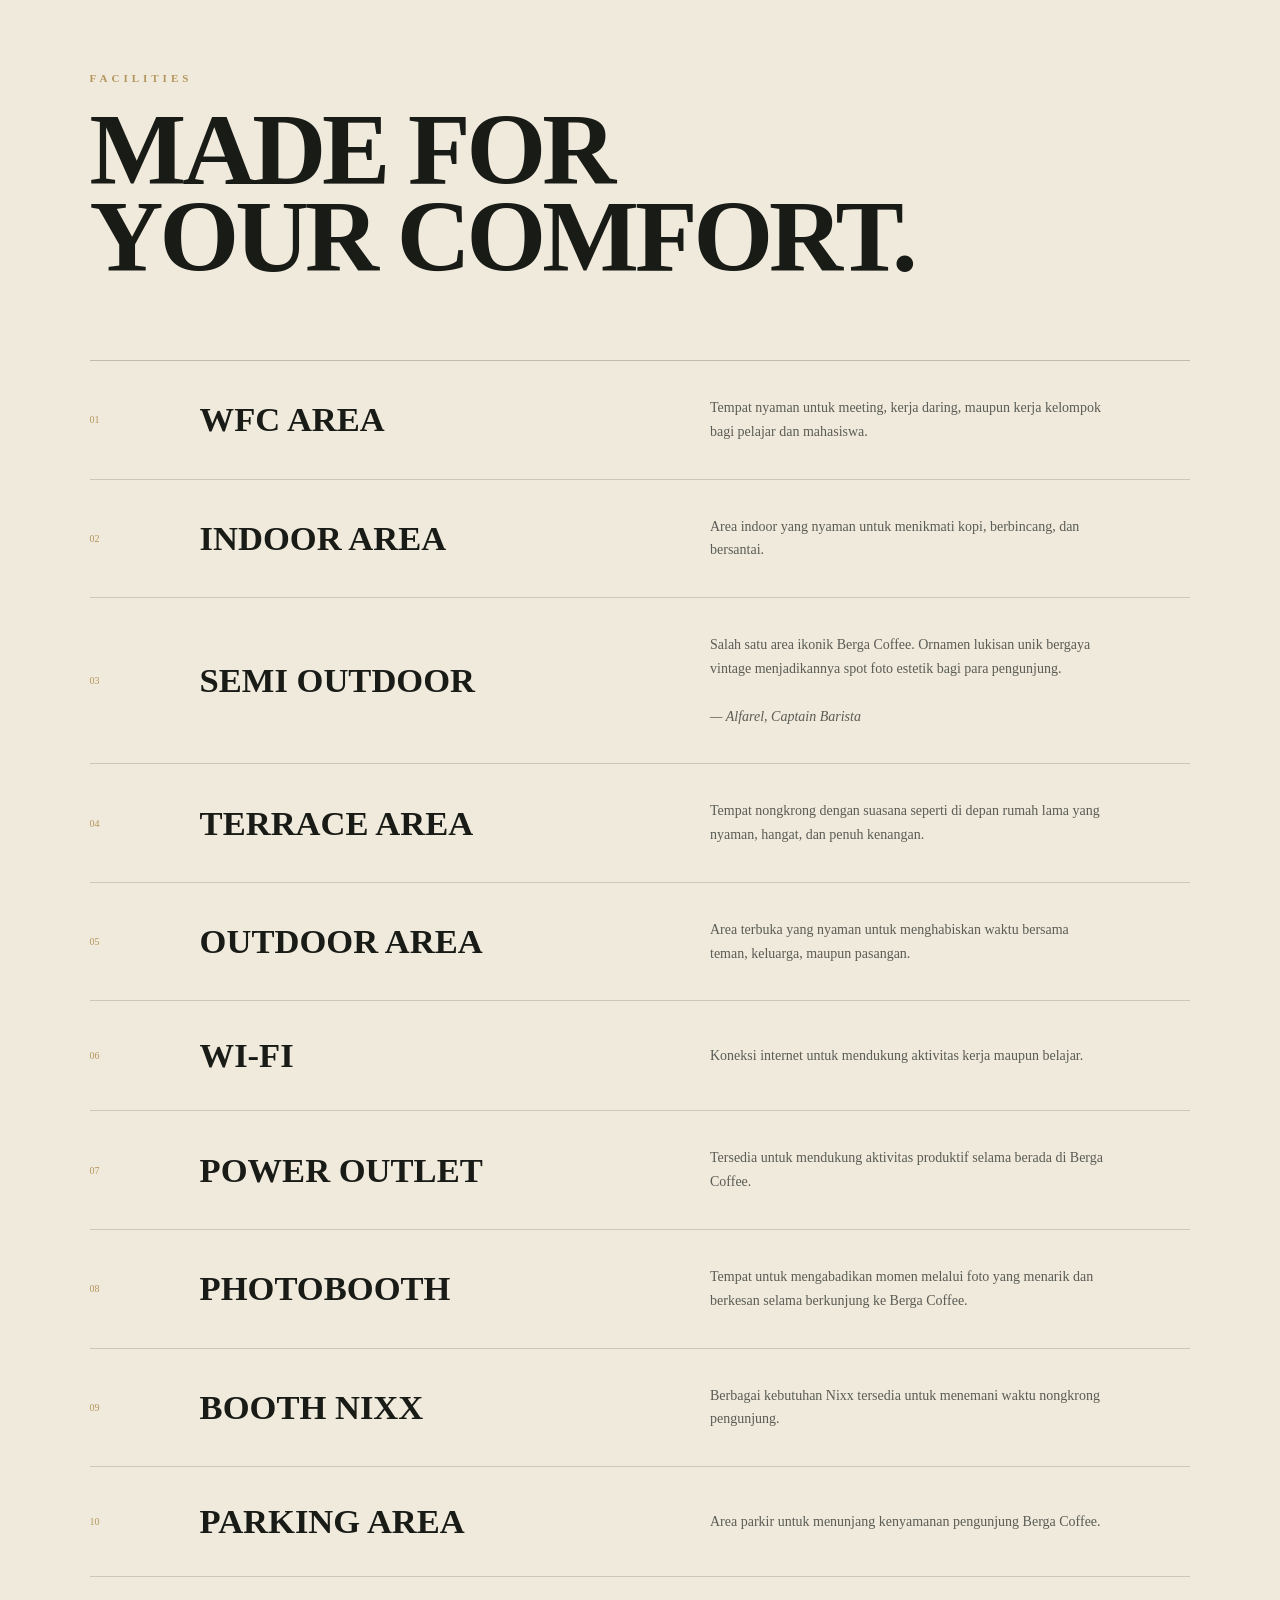
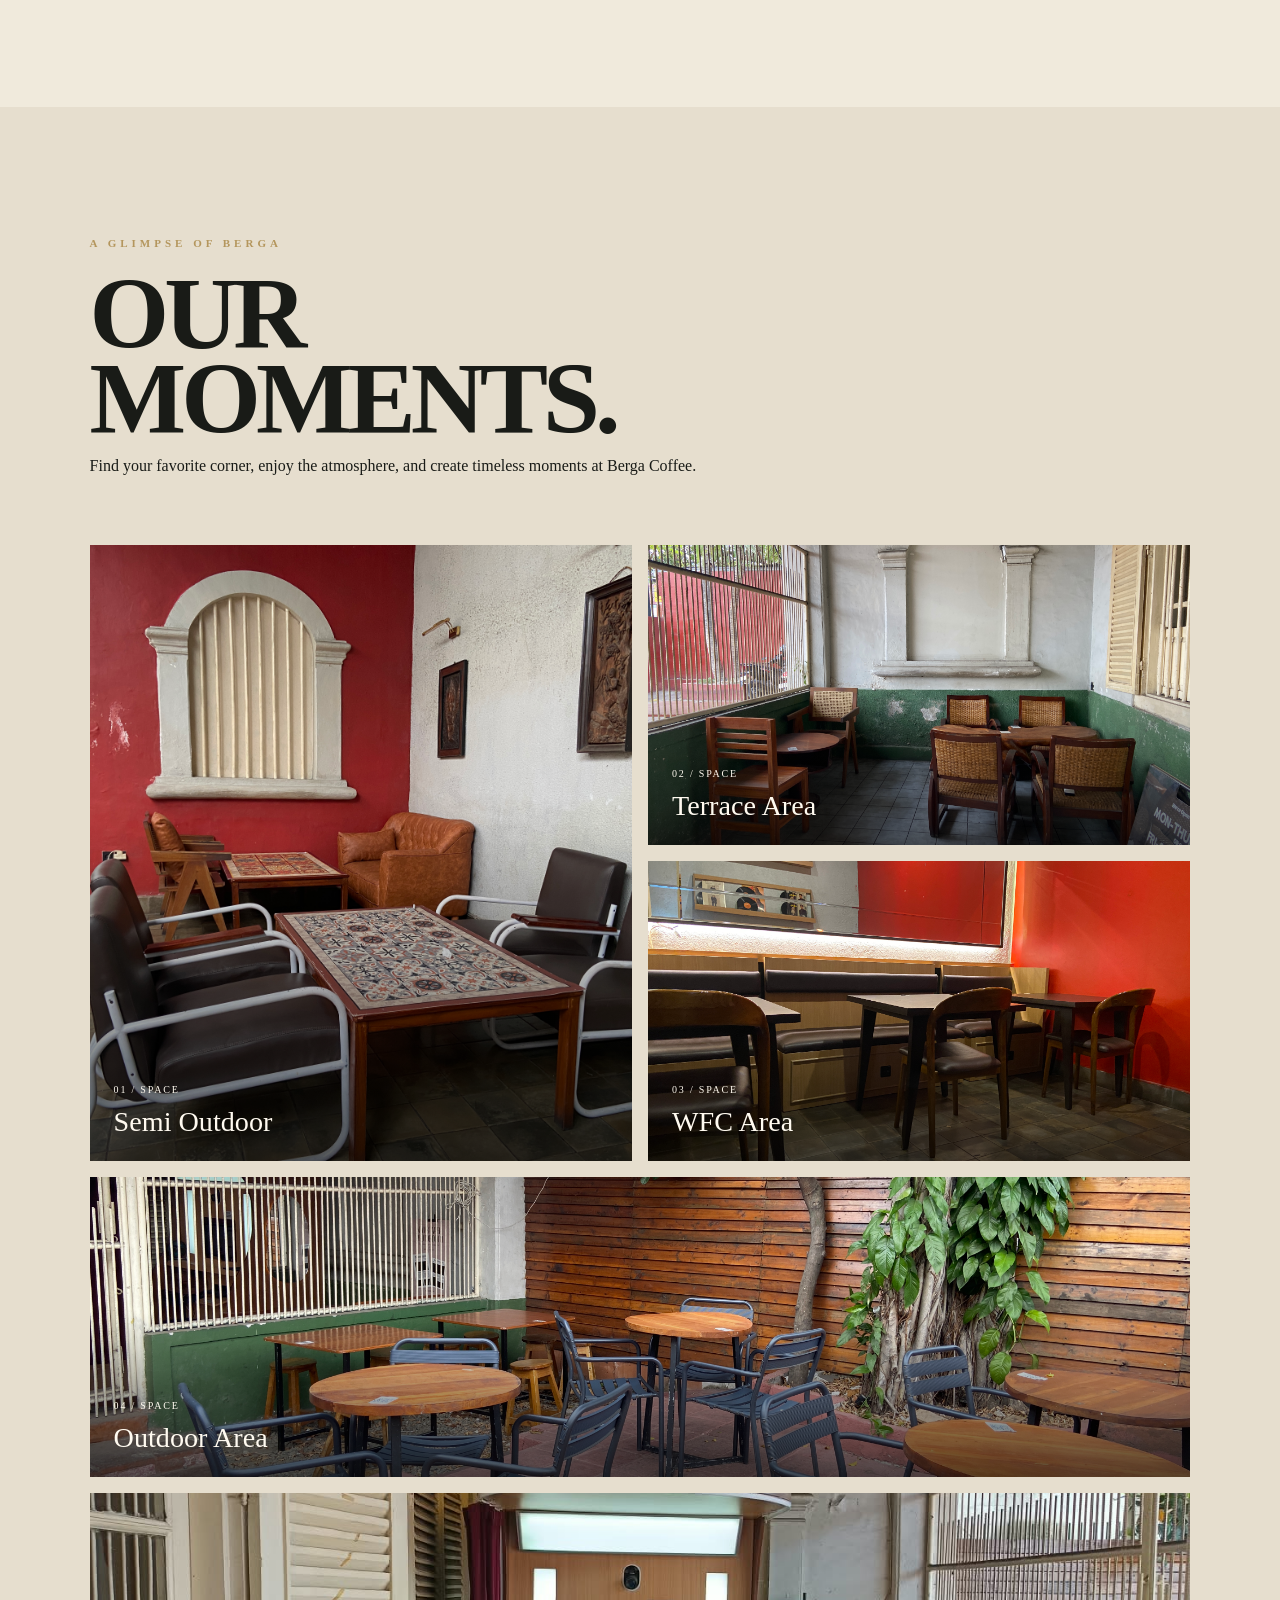
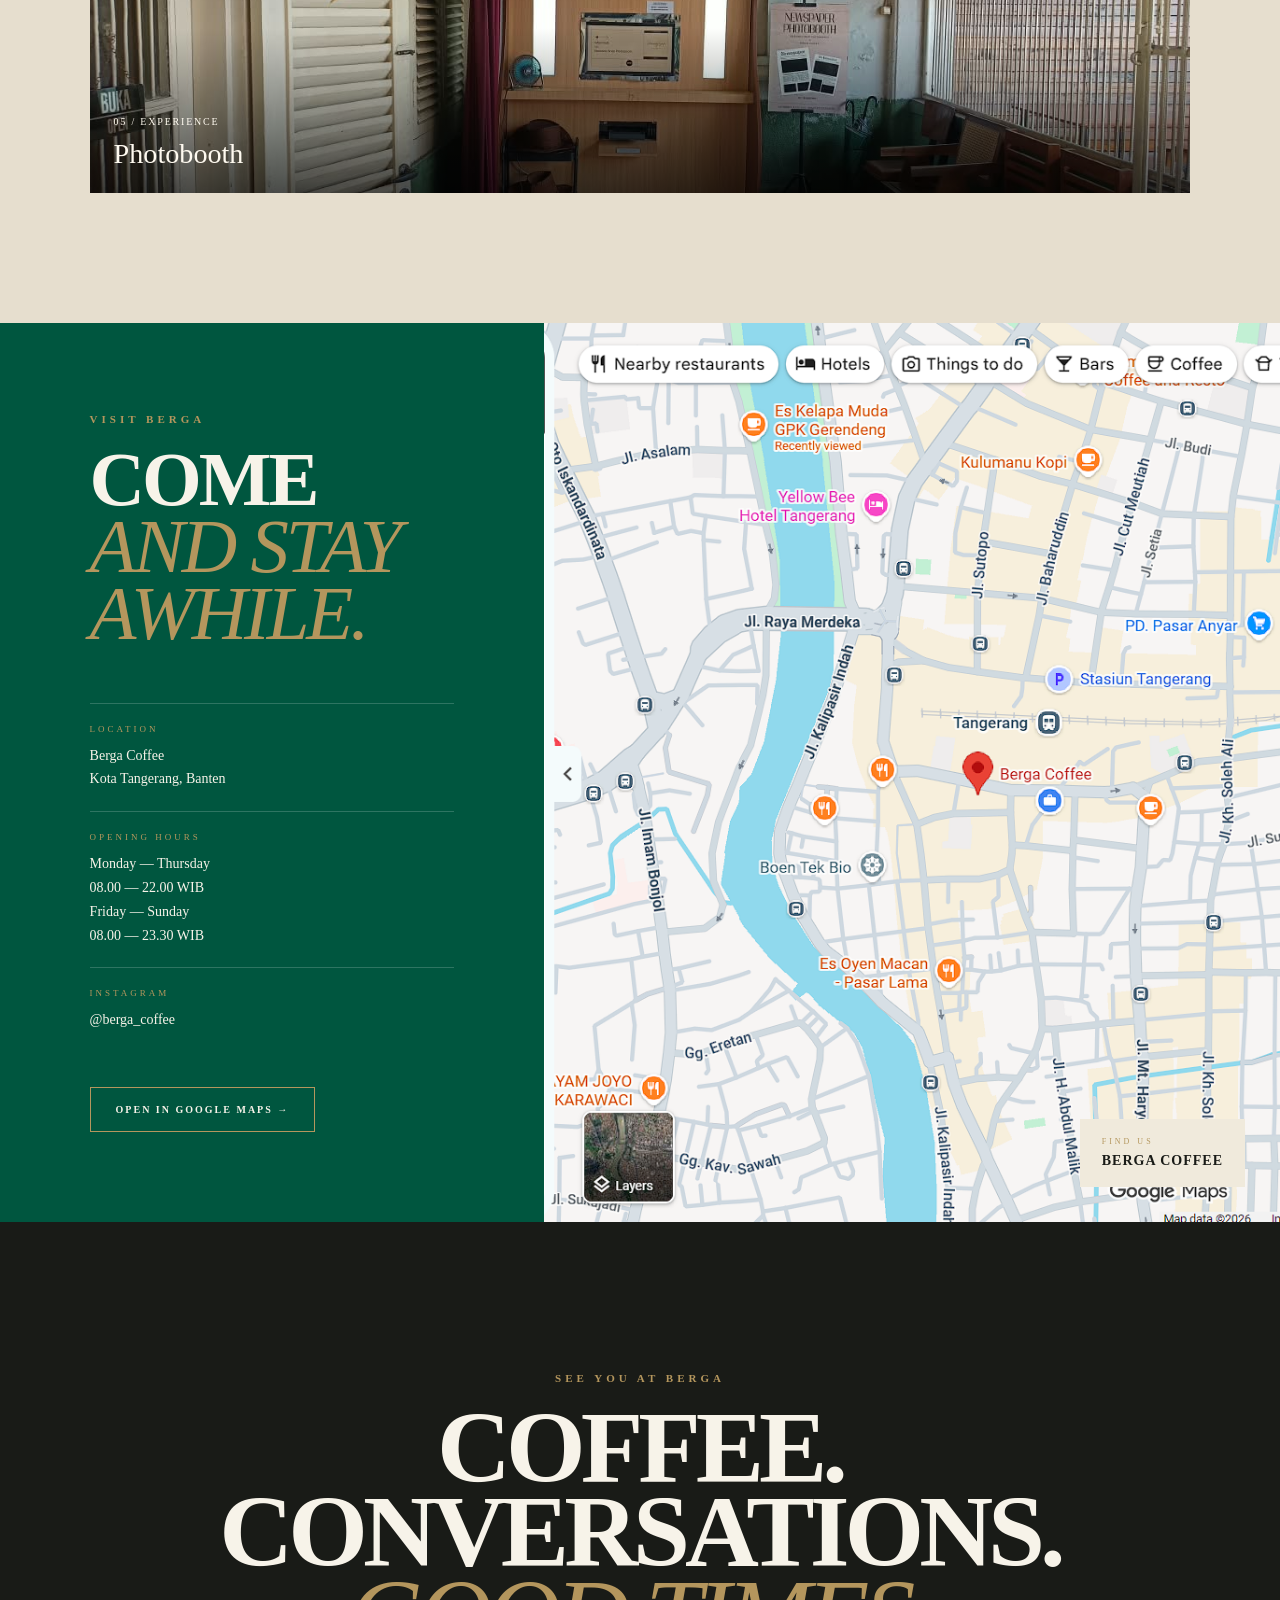
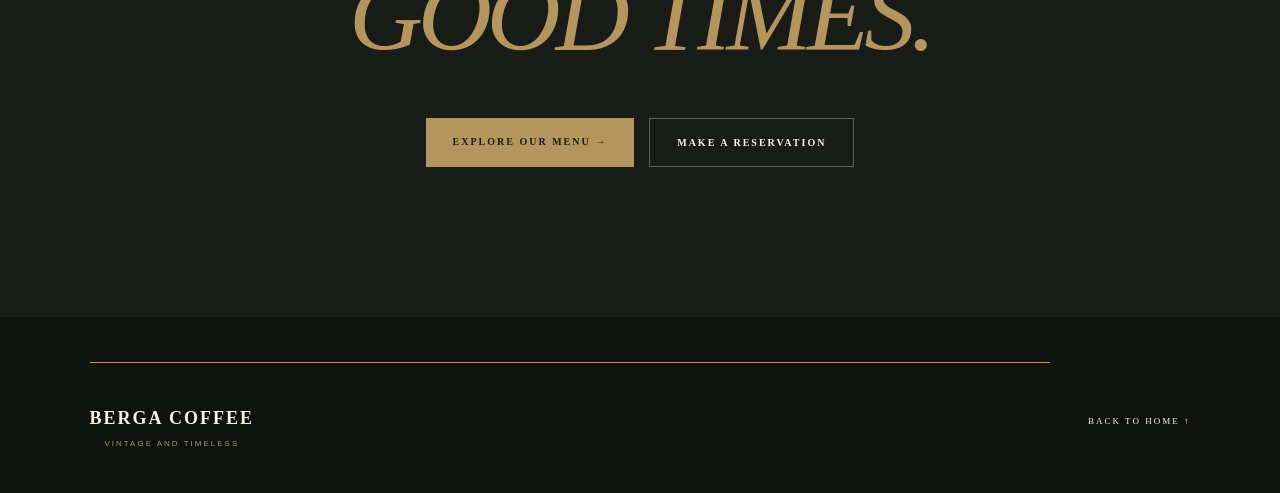
==== commit 6b6f76ae: "Update index.html" ====
--- a/index.html
+++ b/index.html
@@ -38,8 +38,8 @@
     <nav id="nav">
       <a href="index.html" class="active">ABOUT US</a>
       <a href="about.html">MENU</a>
+      <a href="review.html">review</a>
       <a href="reservation.html" class="reservation-link">RESERVASI</a>
-       <a href="review.html" class="reservation-link">review</a>
     </nav>
   </header>
 
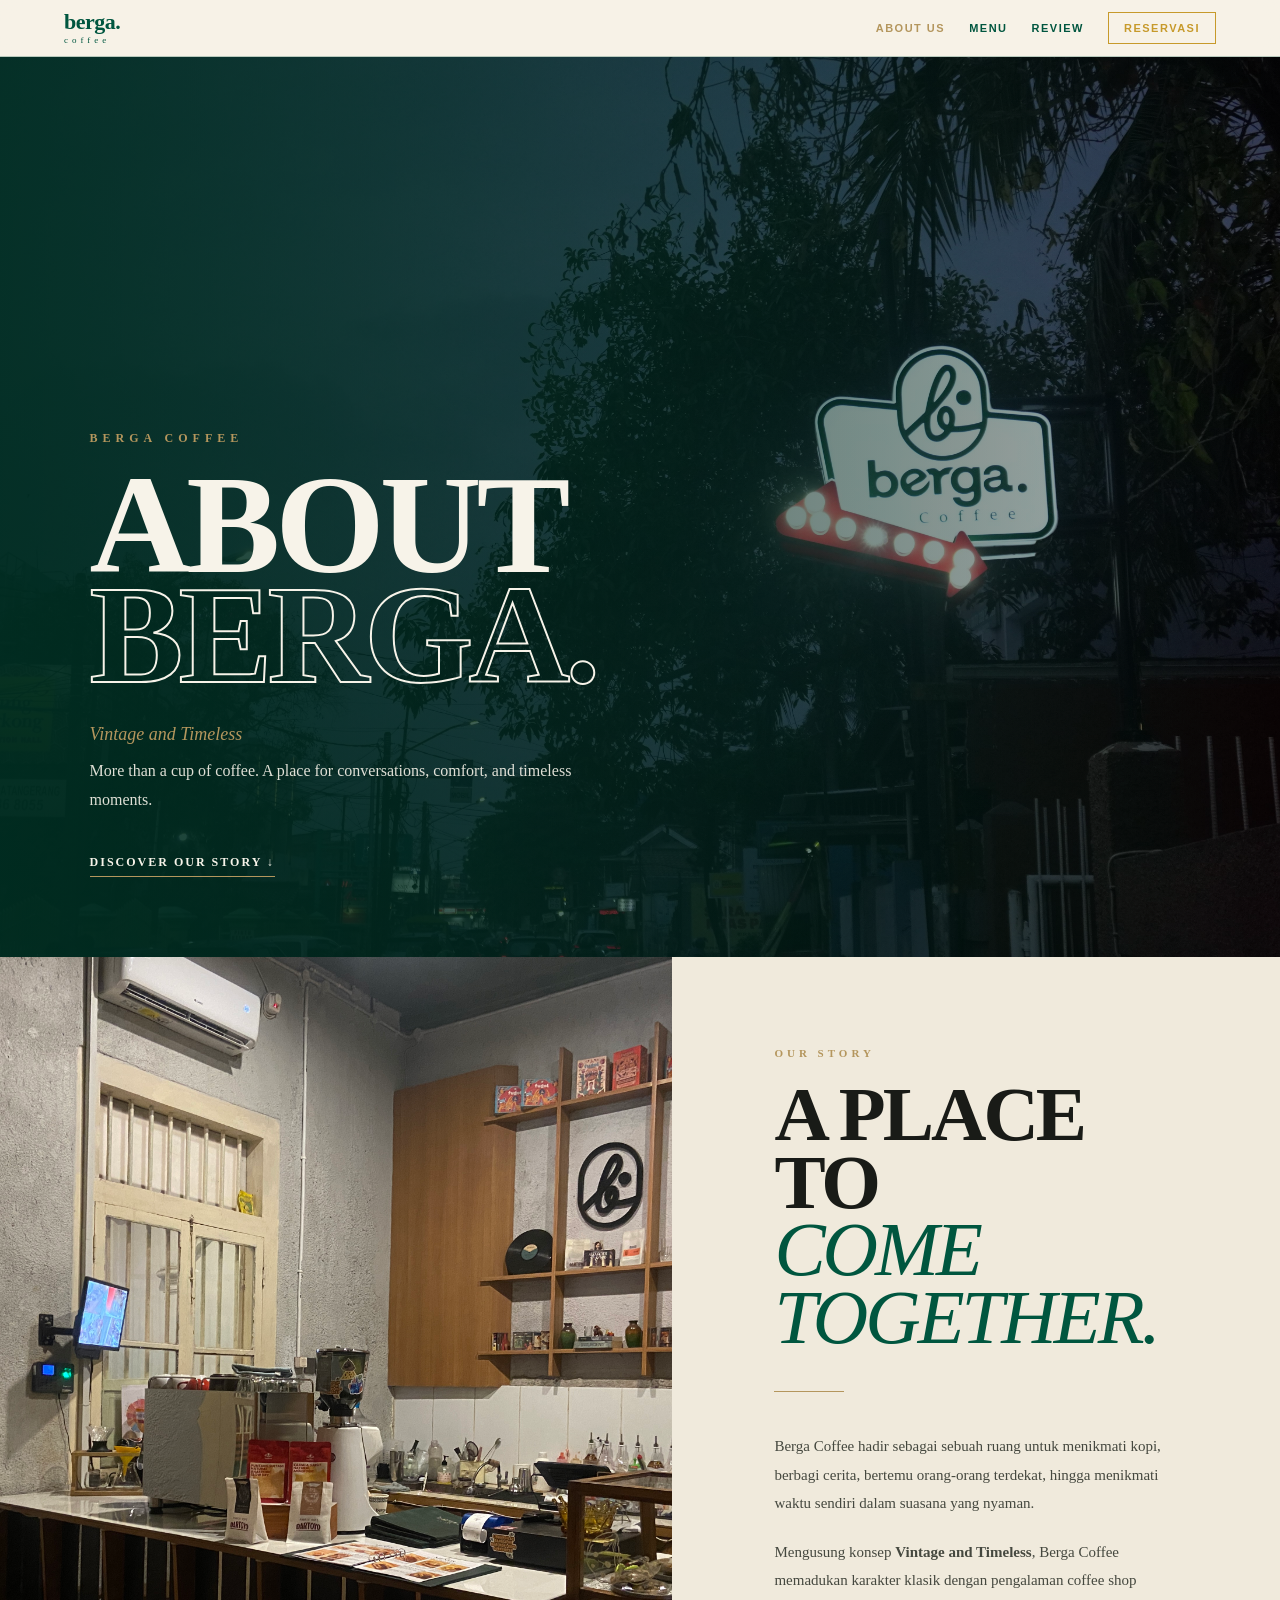
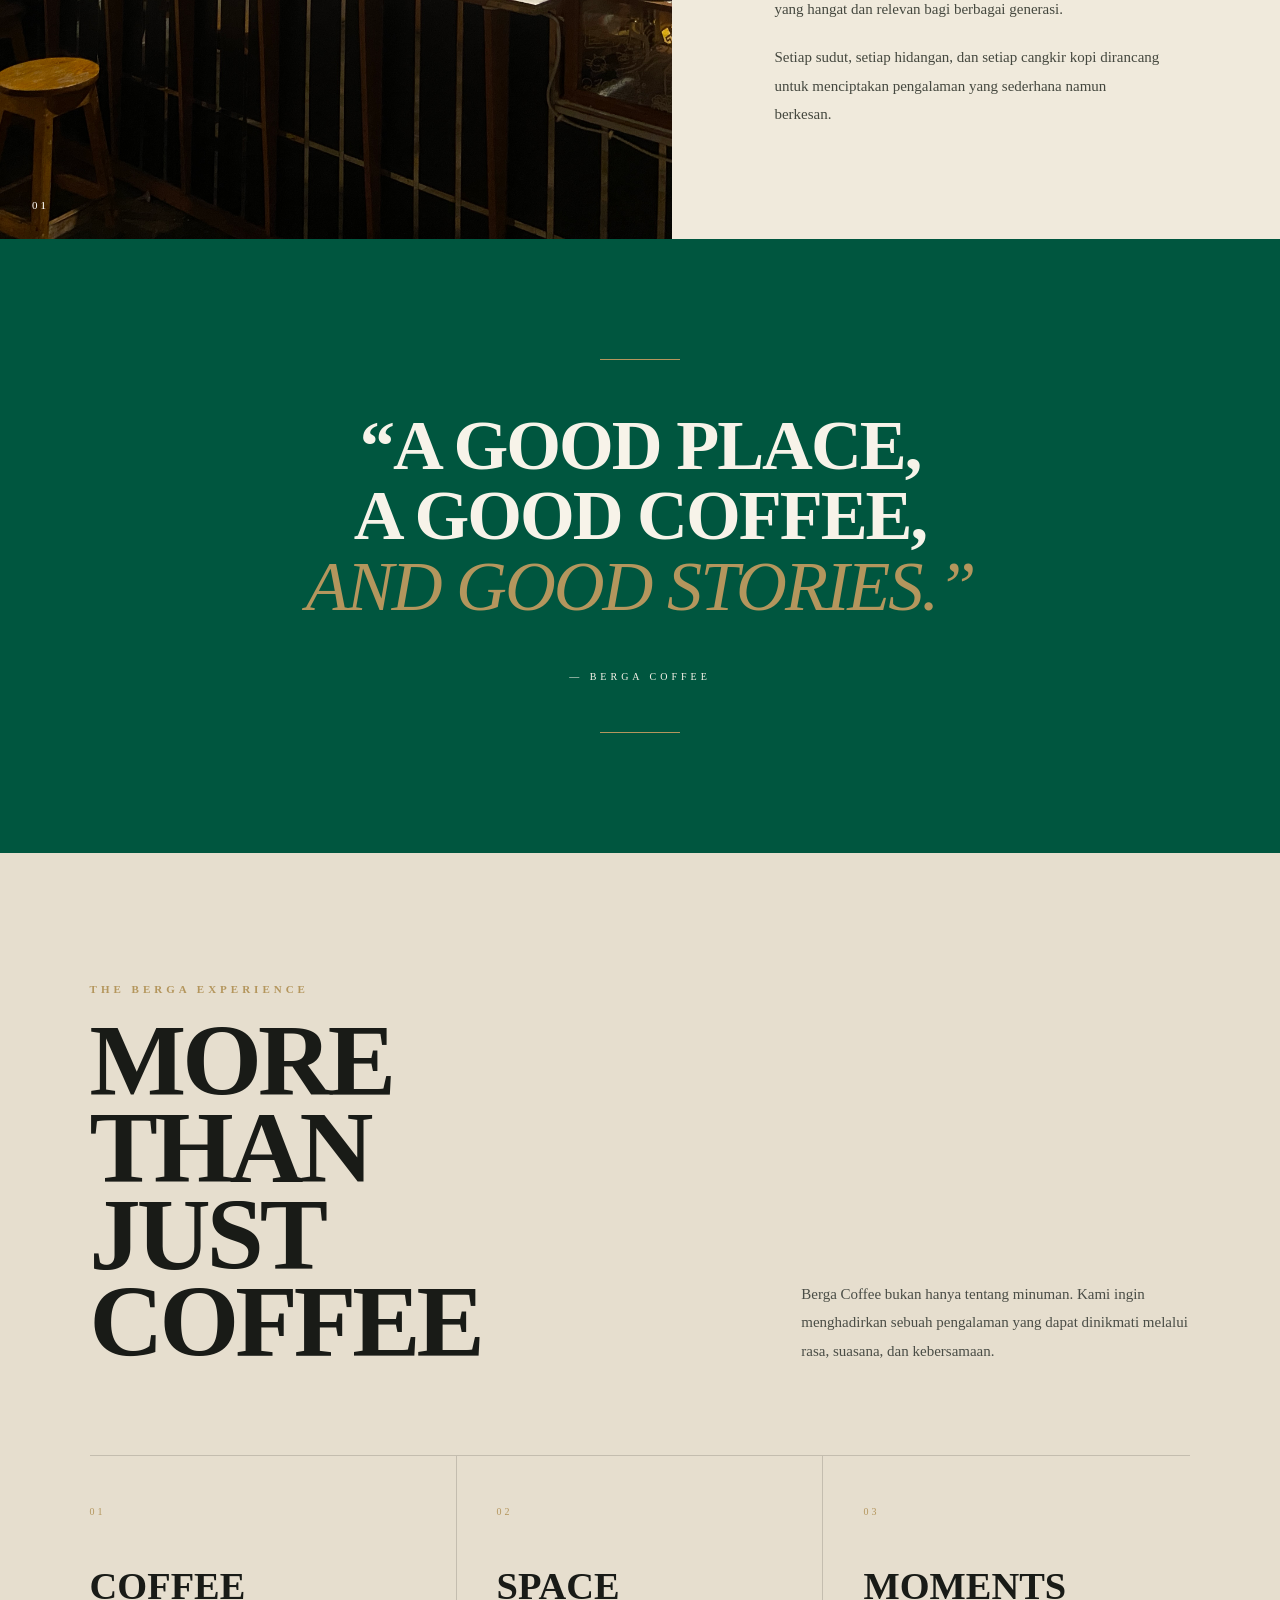
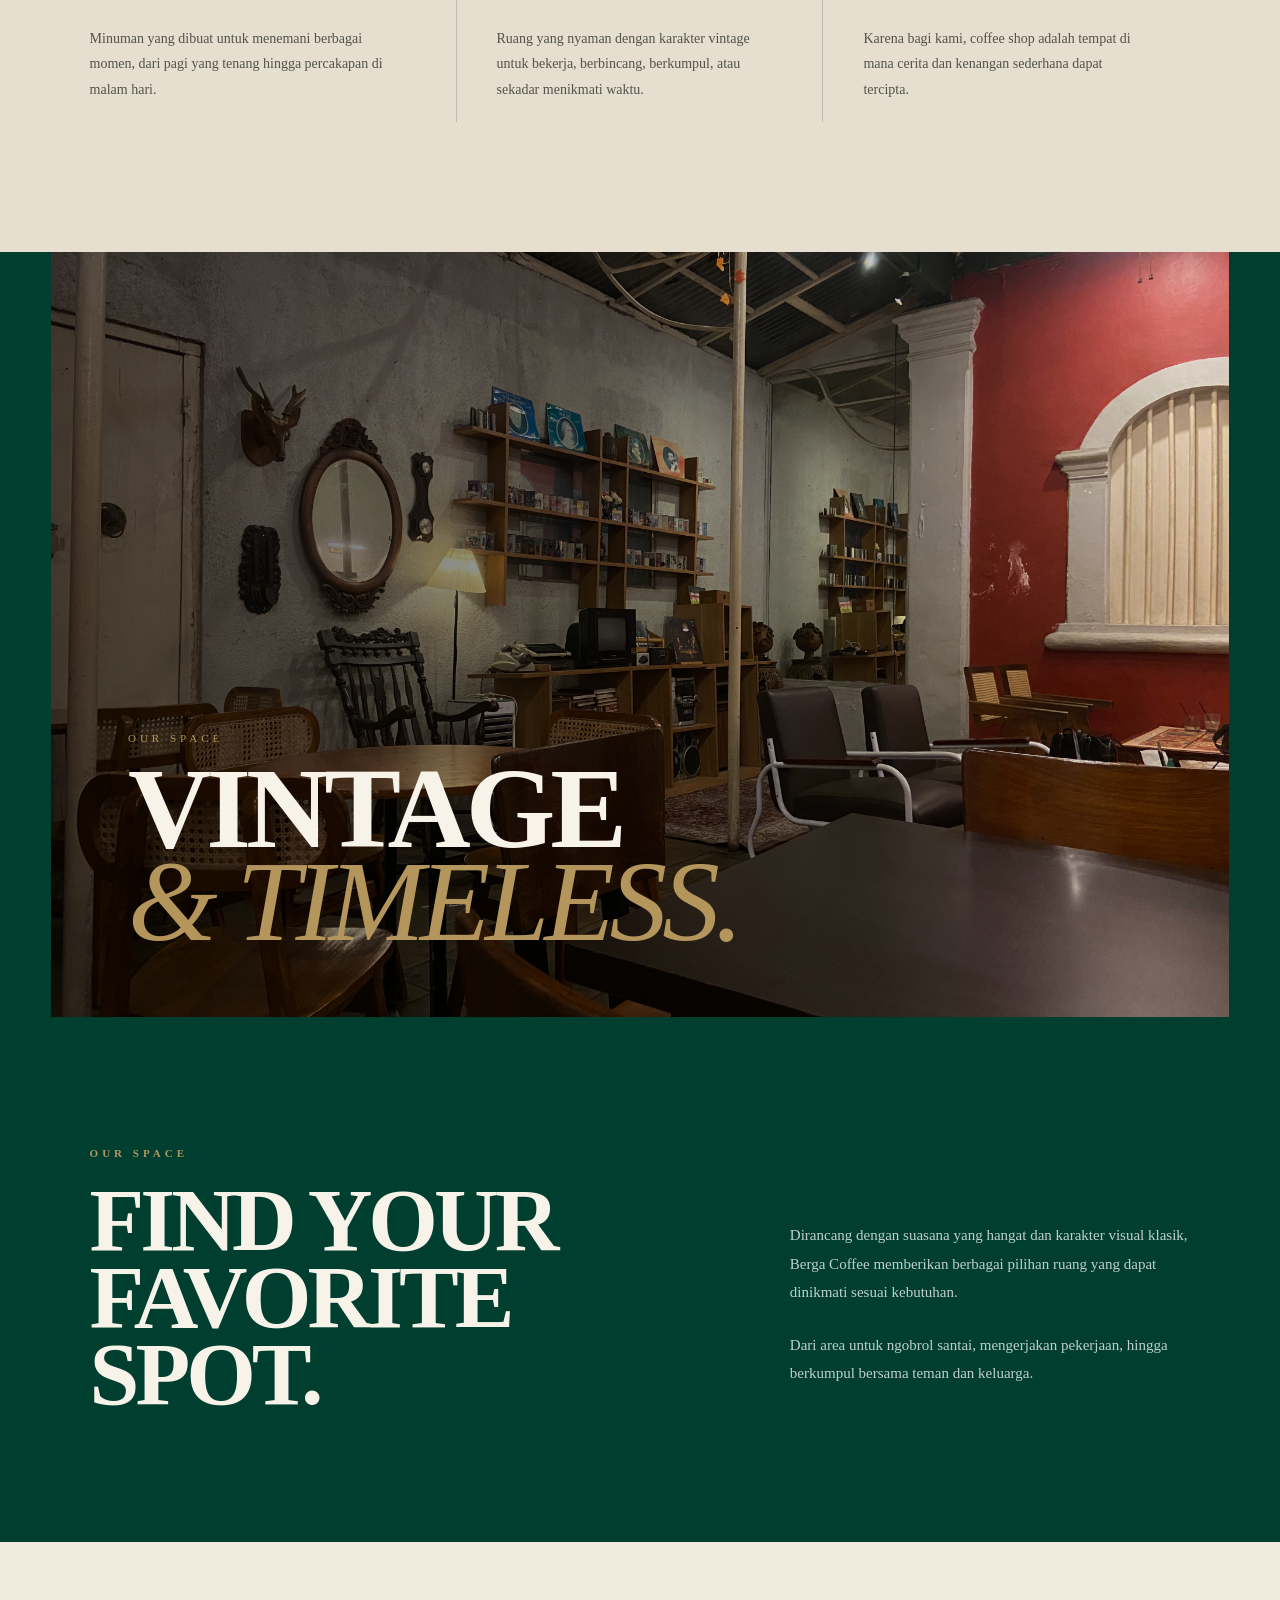
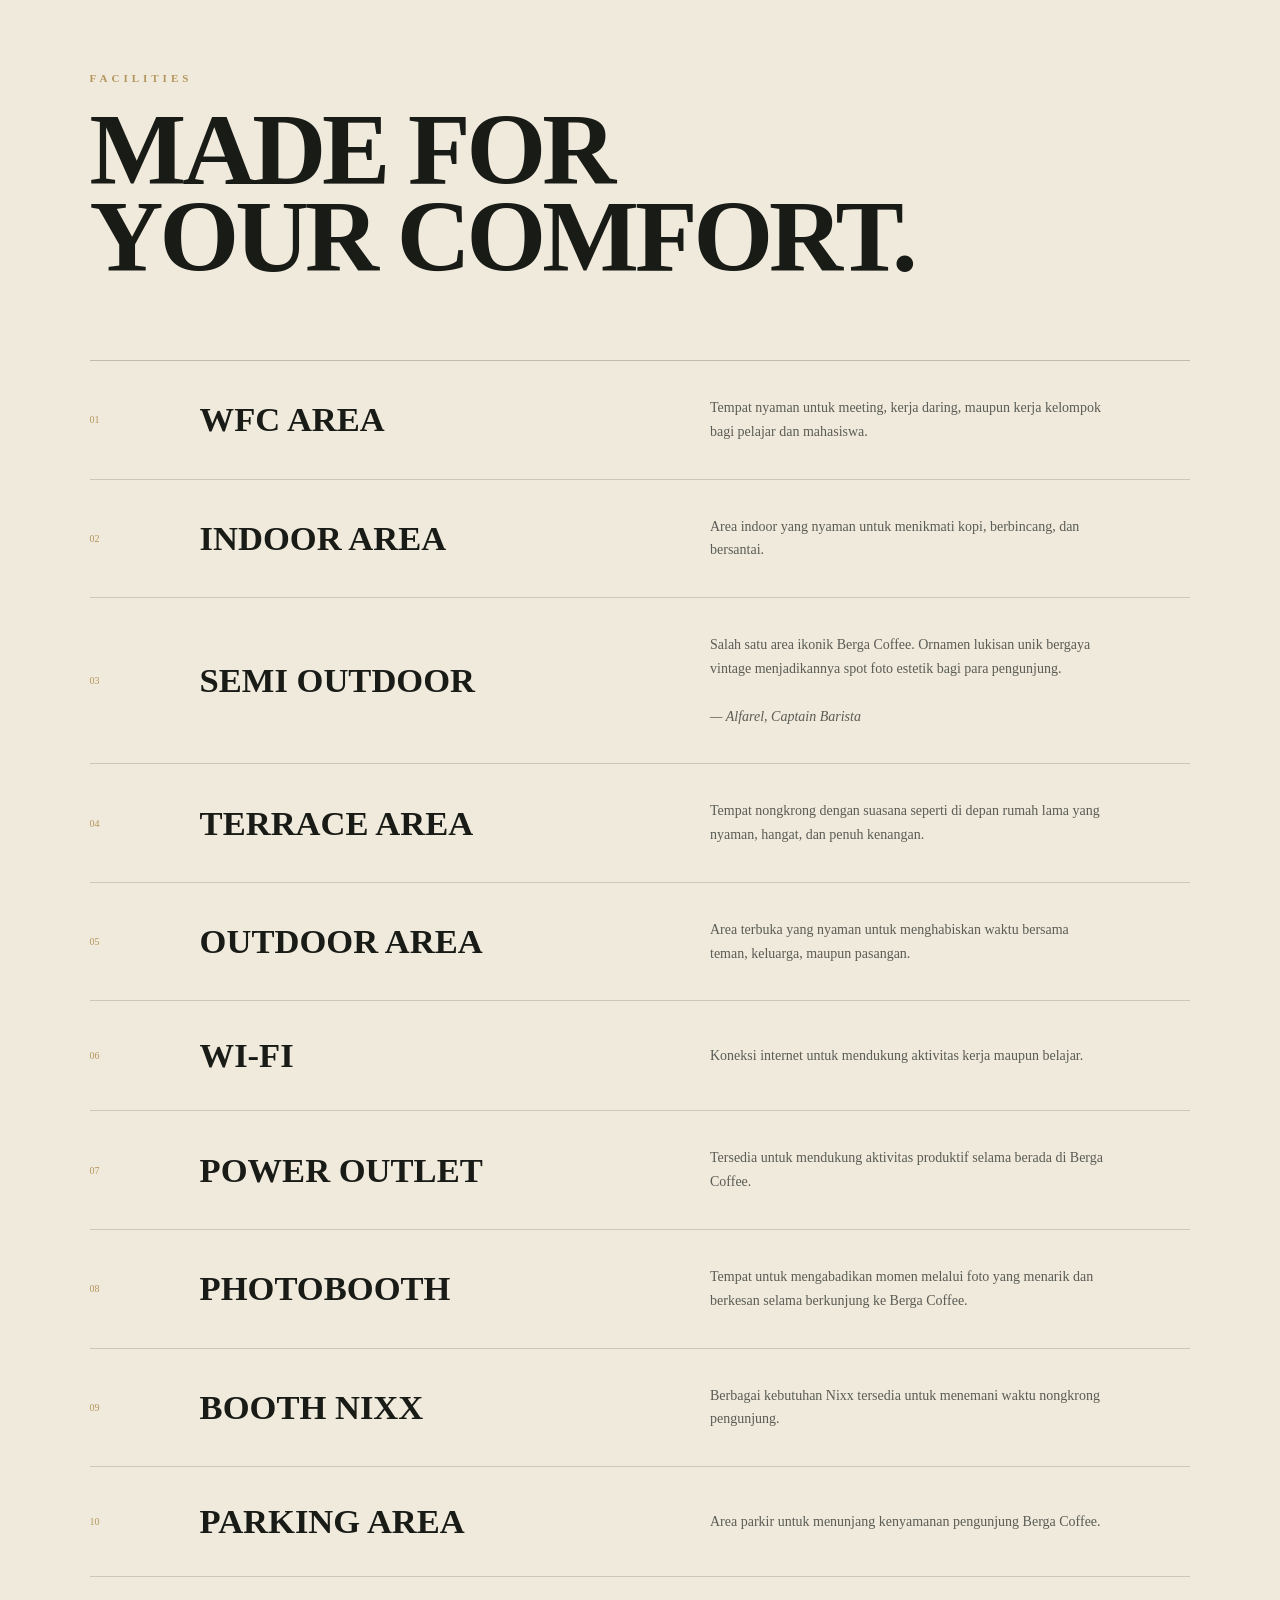
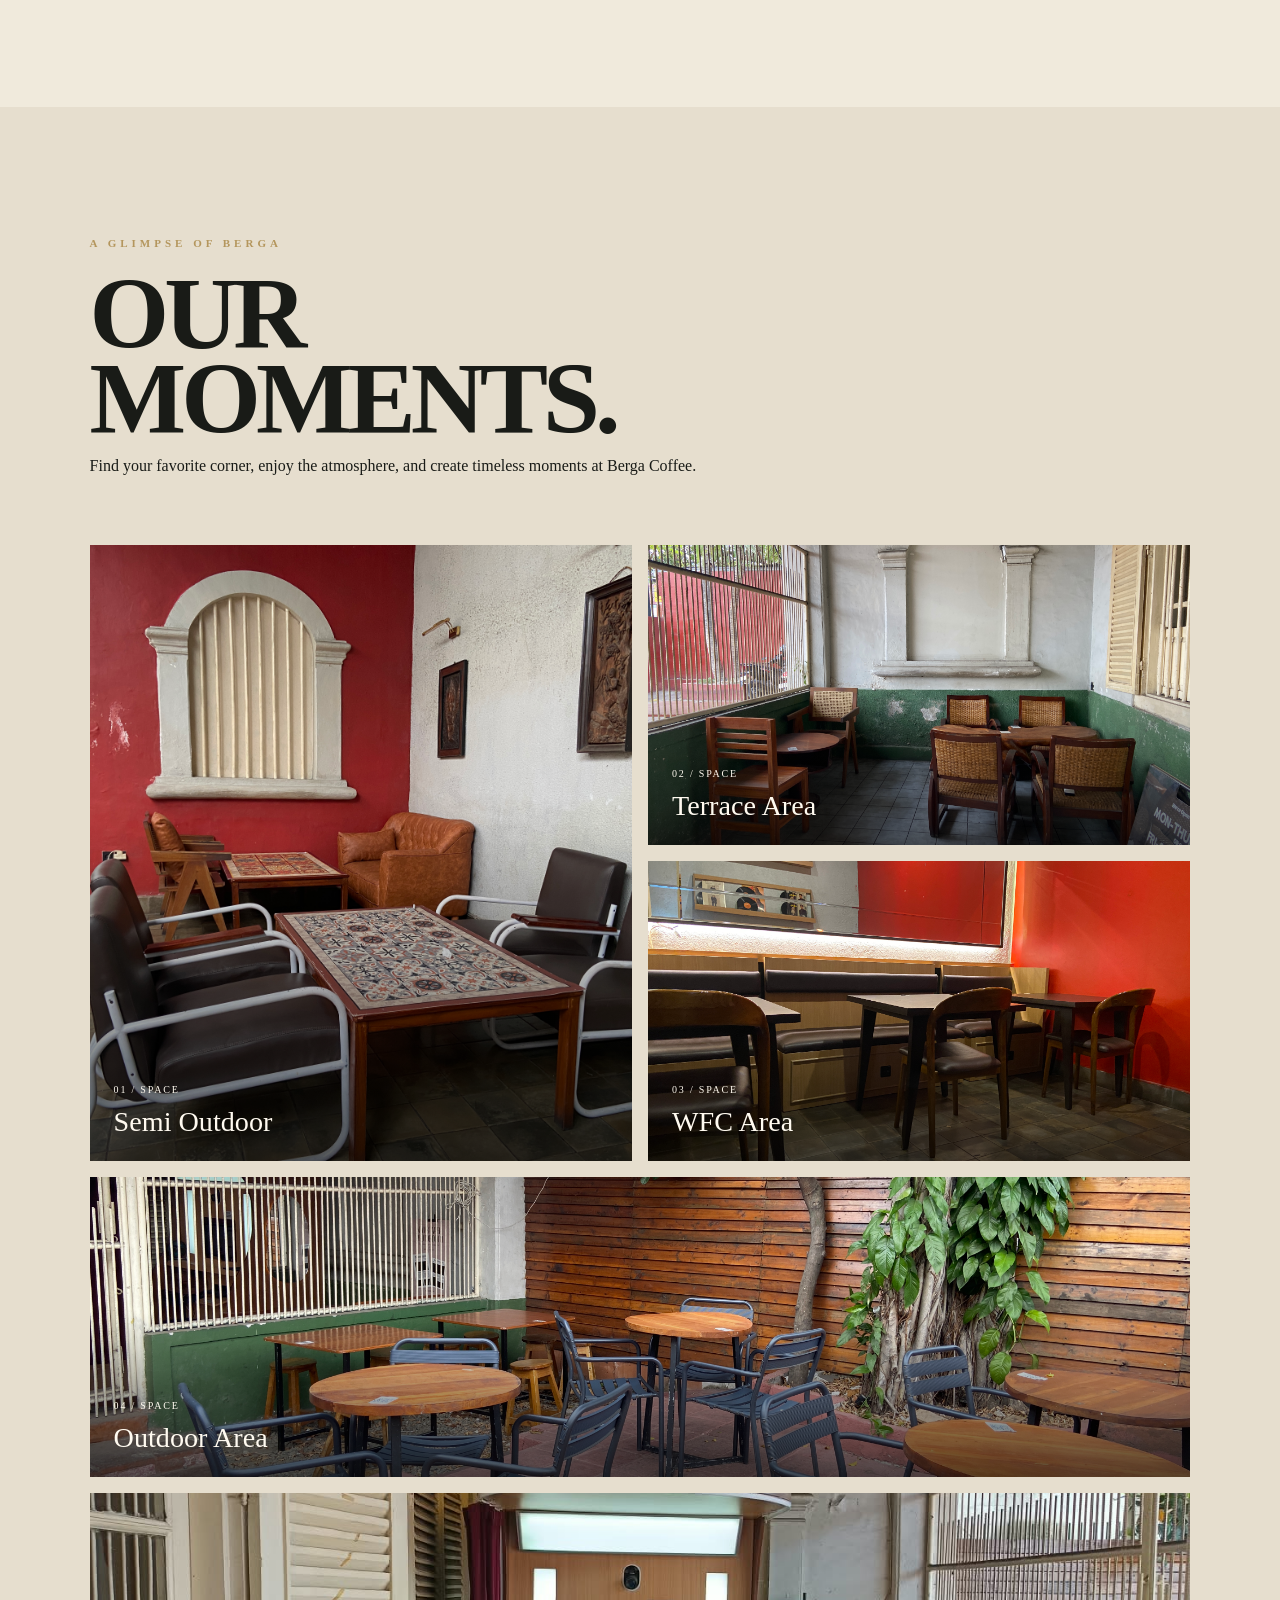
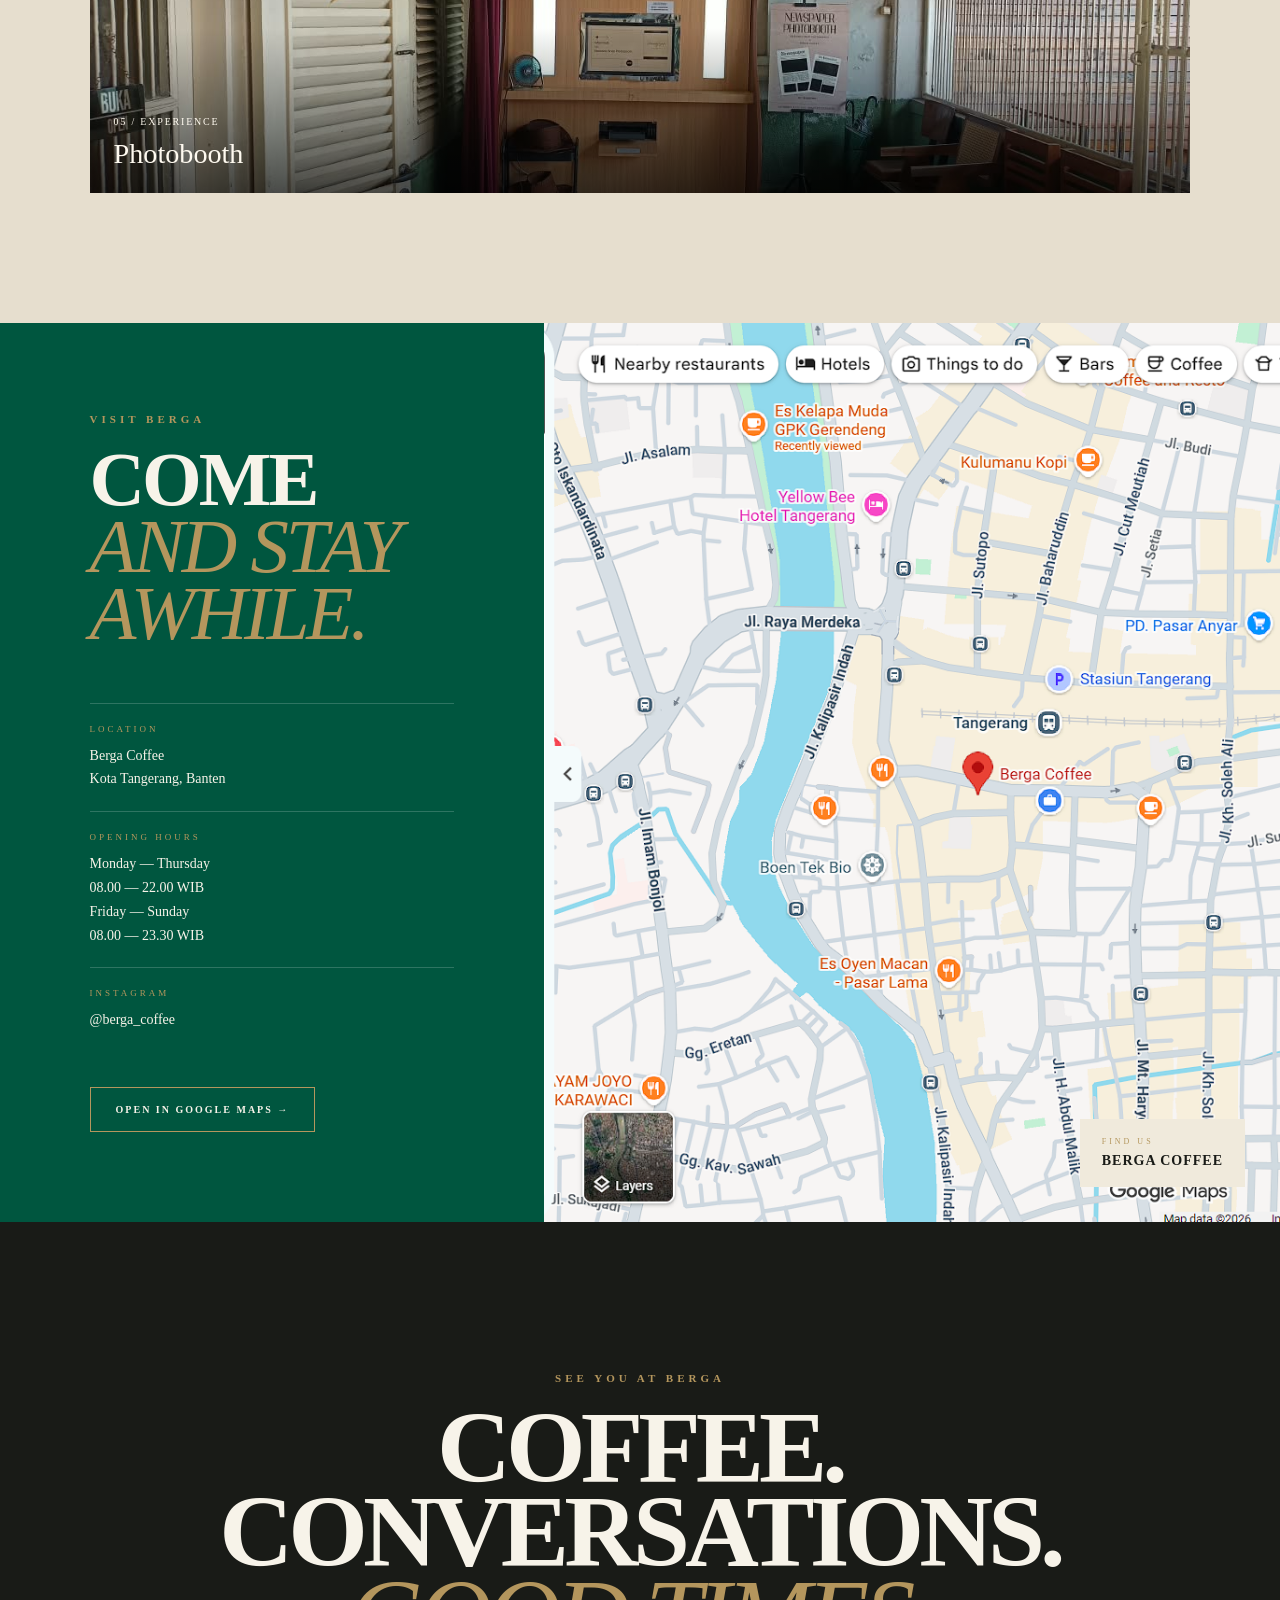
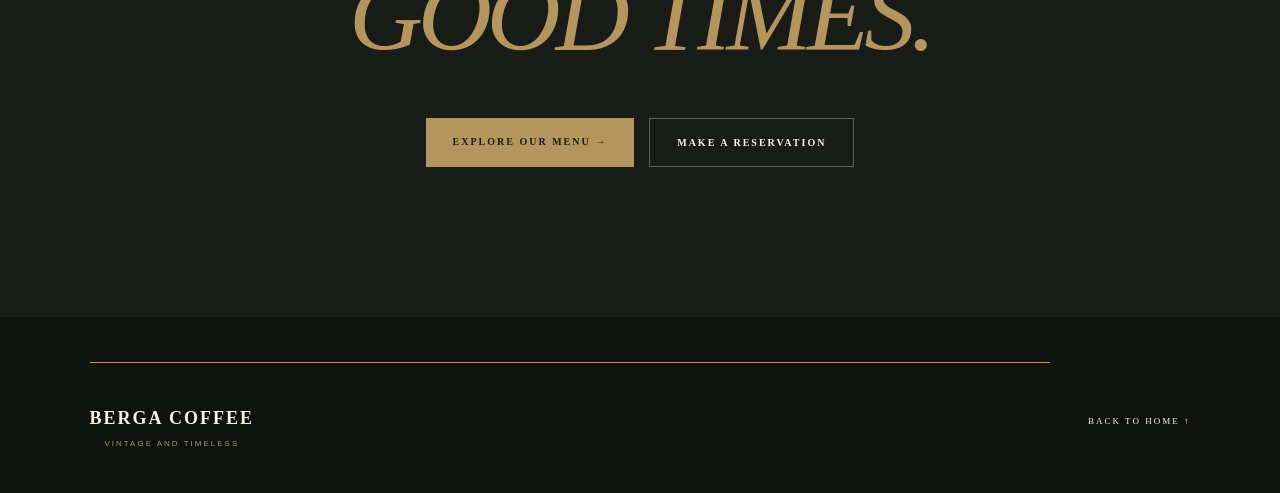
==== commit c5d6f73d: "Update index.html" ====
--- a/index.html
+++ b/index.html
@@ -38,7 +38,7 @@
     <nav id="nav">
       <a href="index.html" class="active">ABOUT US</a>
       <a href="about.html">MENU</a>
-      <a href="review.html">review</a>
+      <a href="review.html">REVIEW</a>
       <a href="reservation.html" class="reservation-link">RESERVASI</a>
     </nav>
   </header>
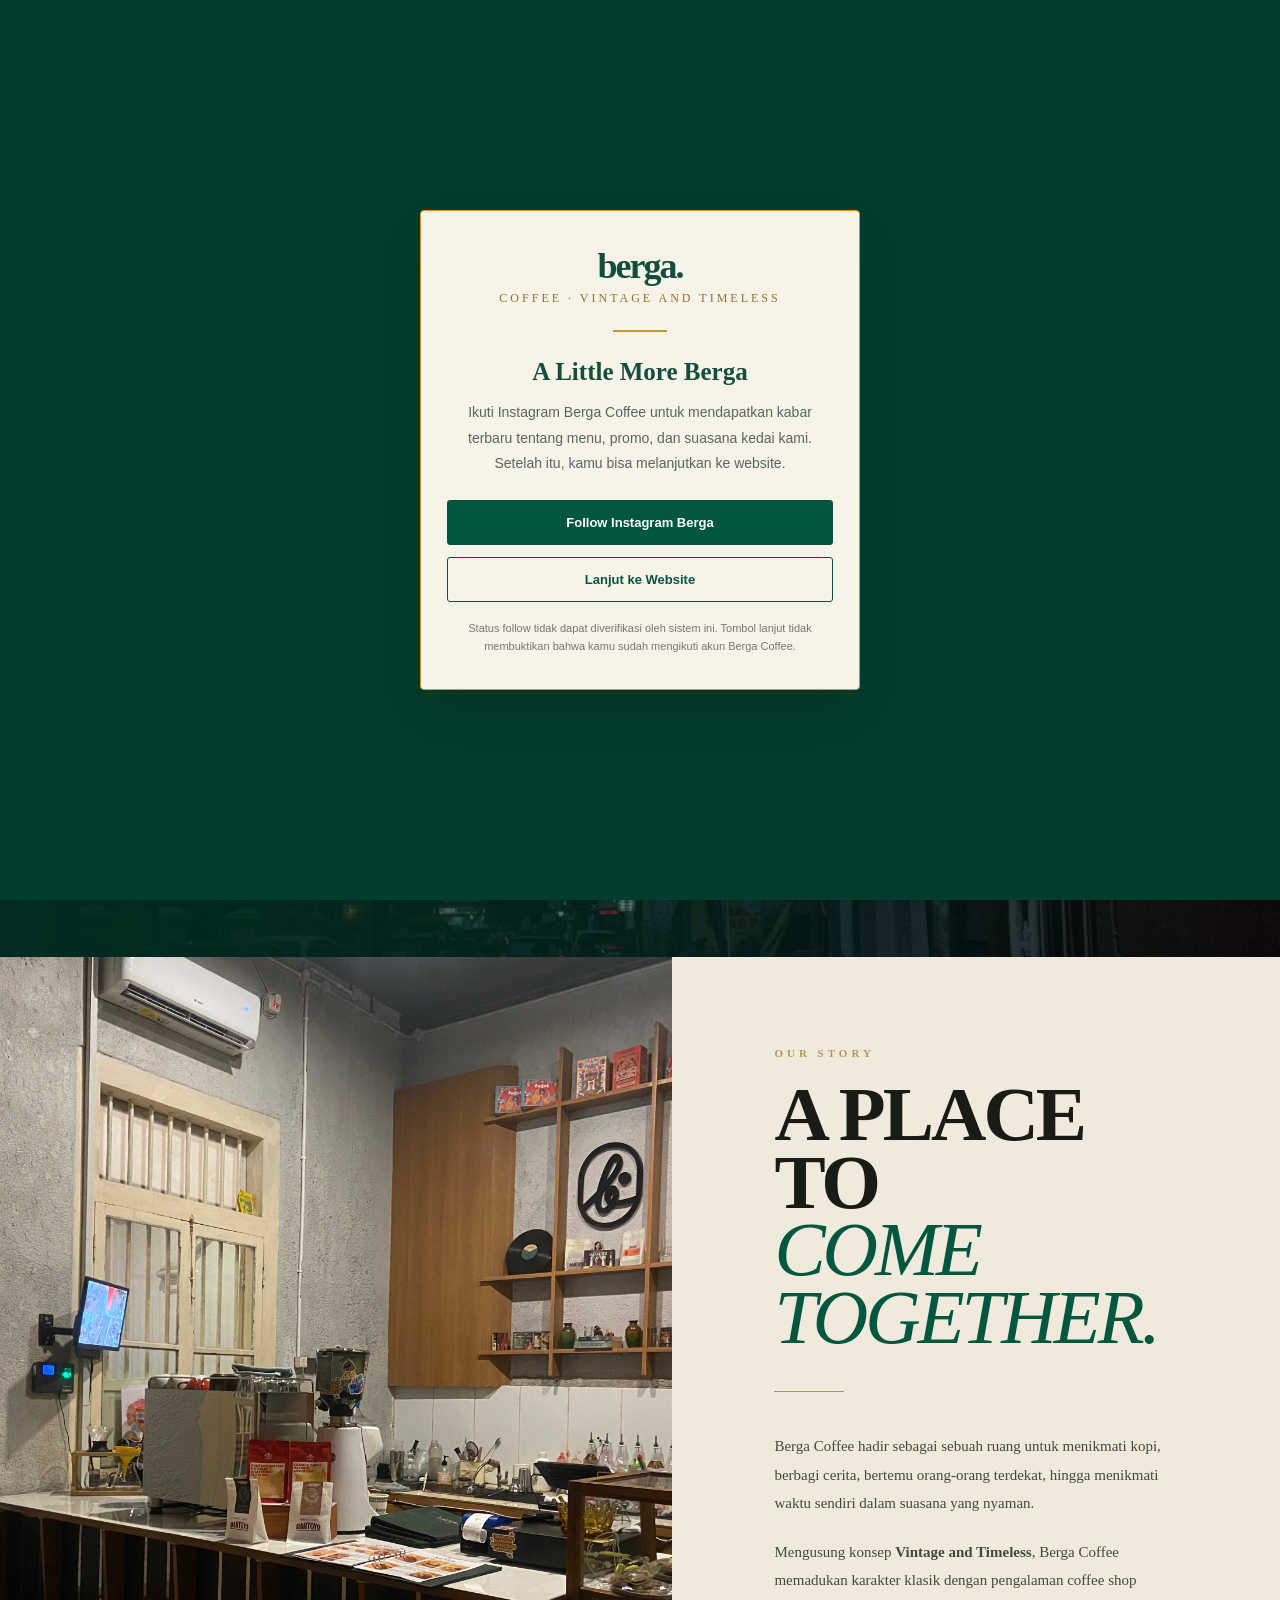
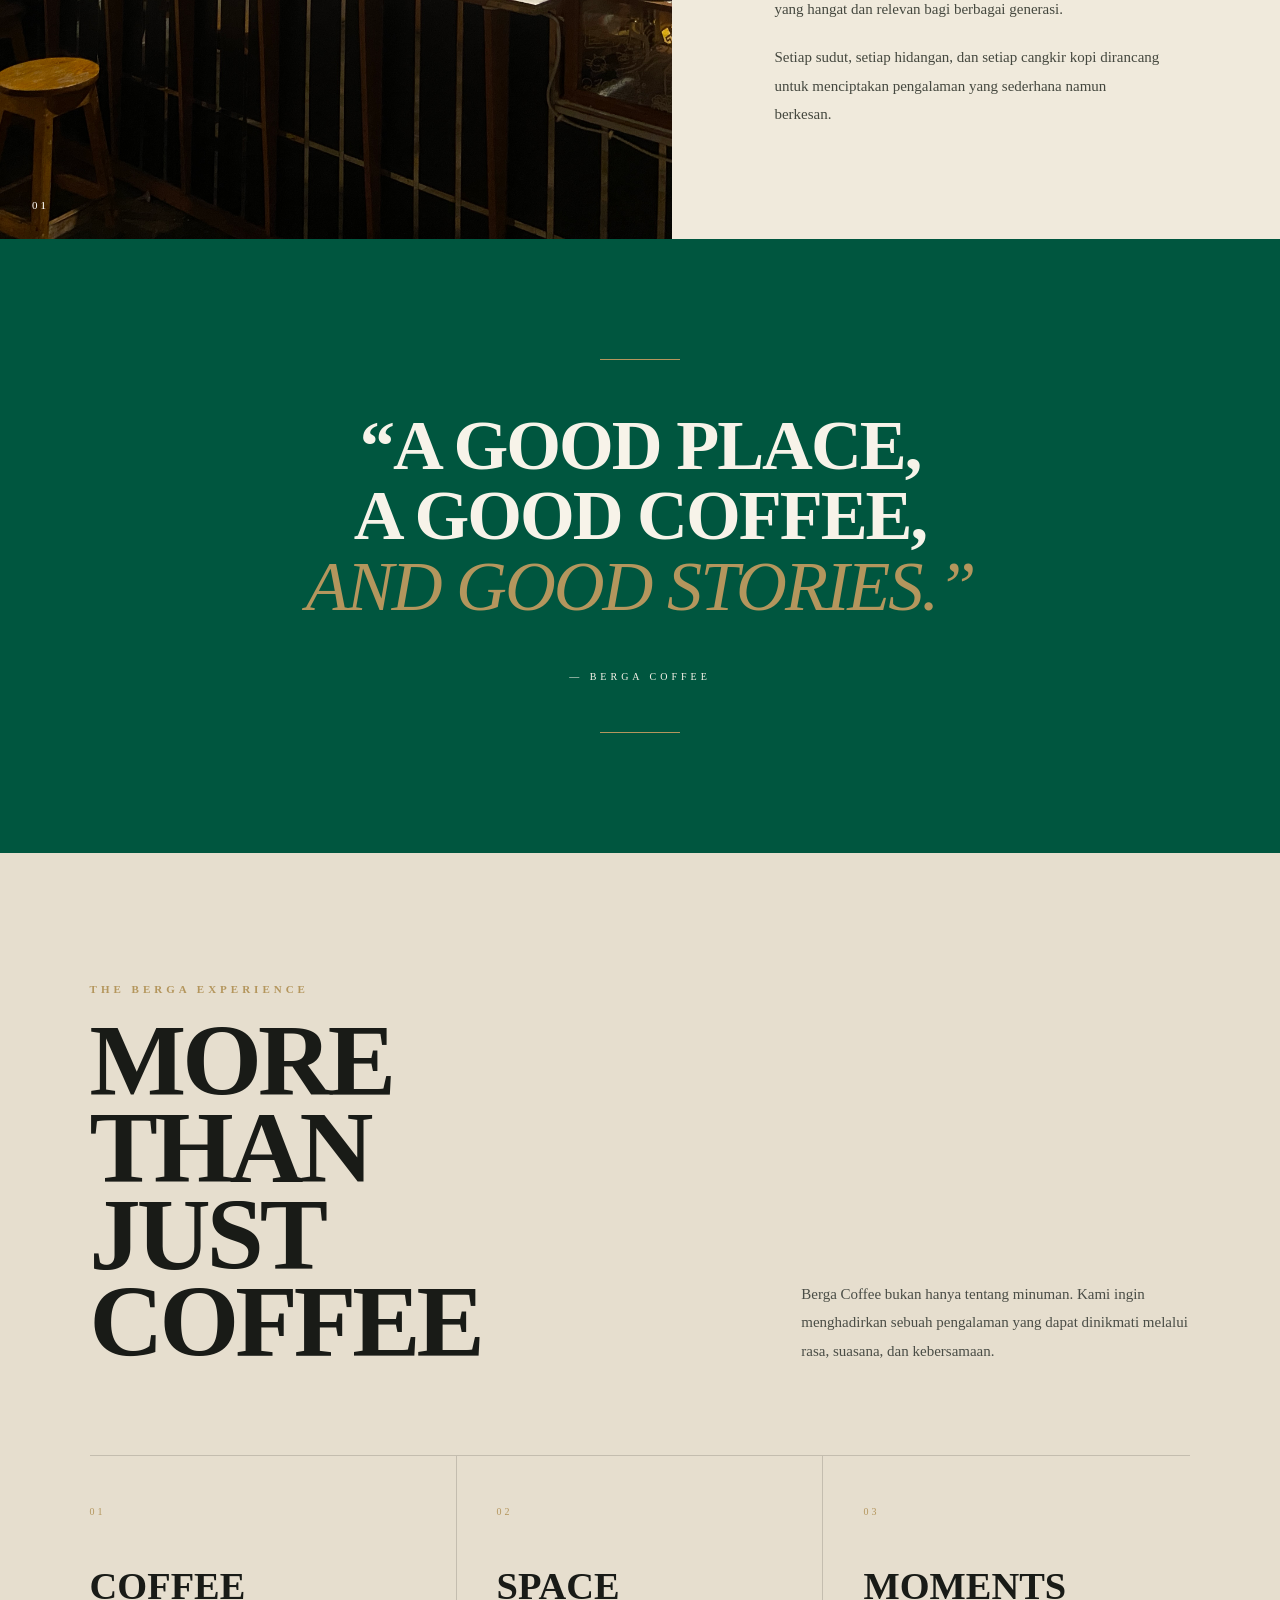
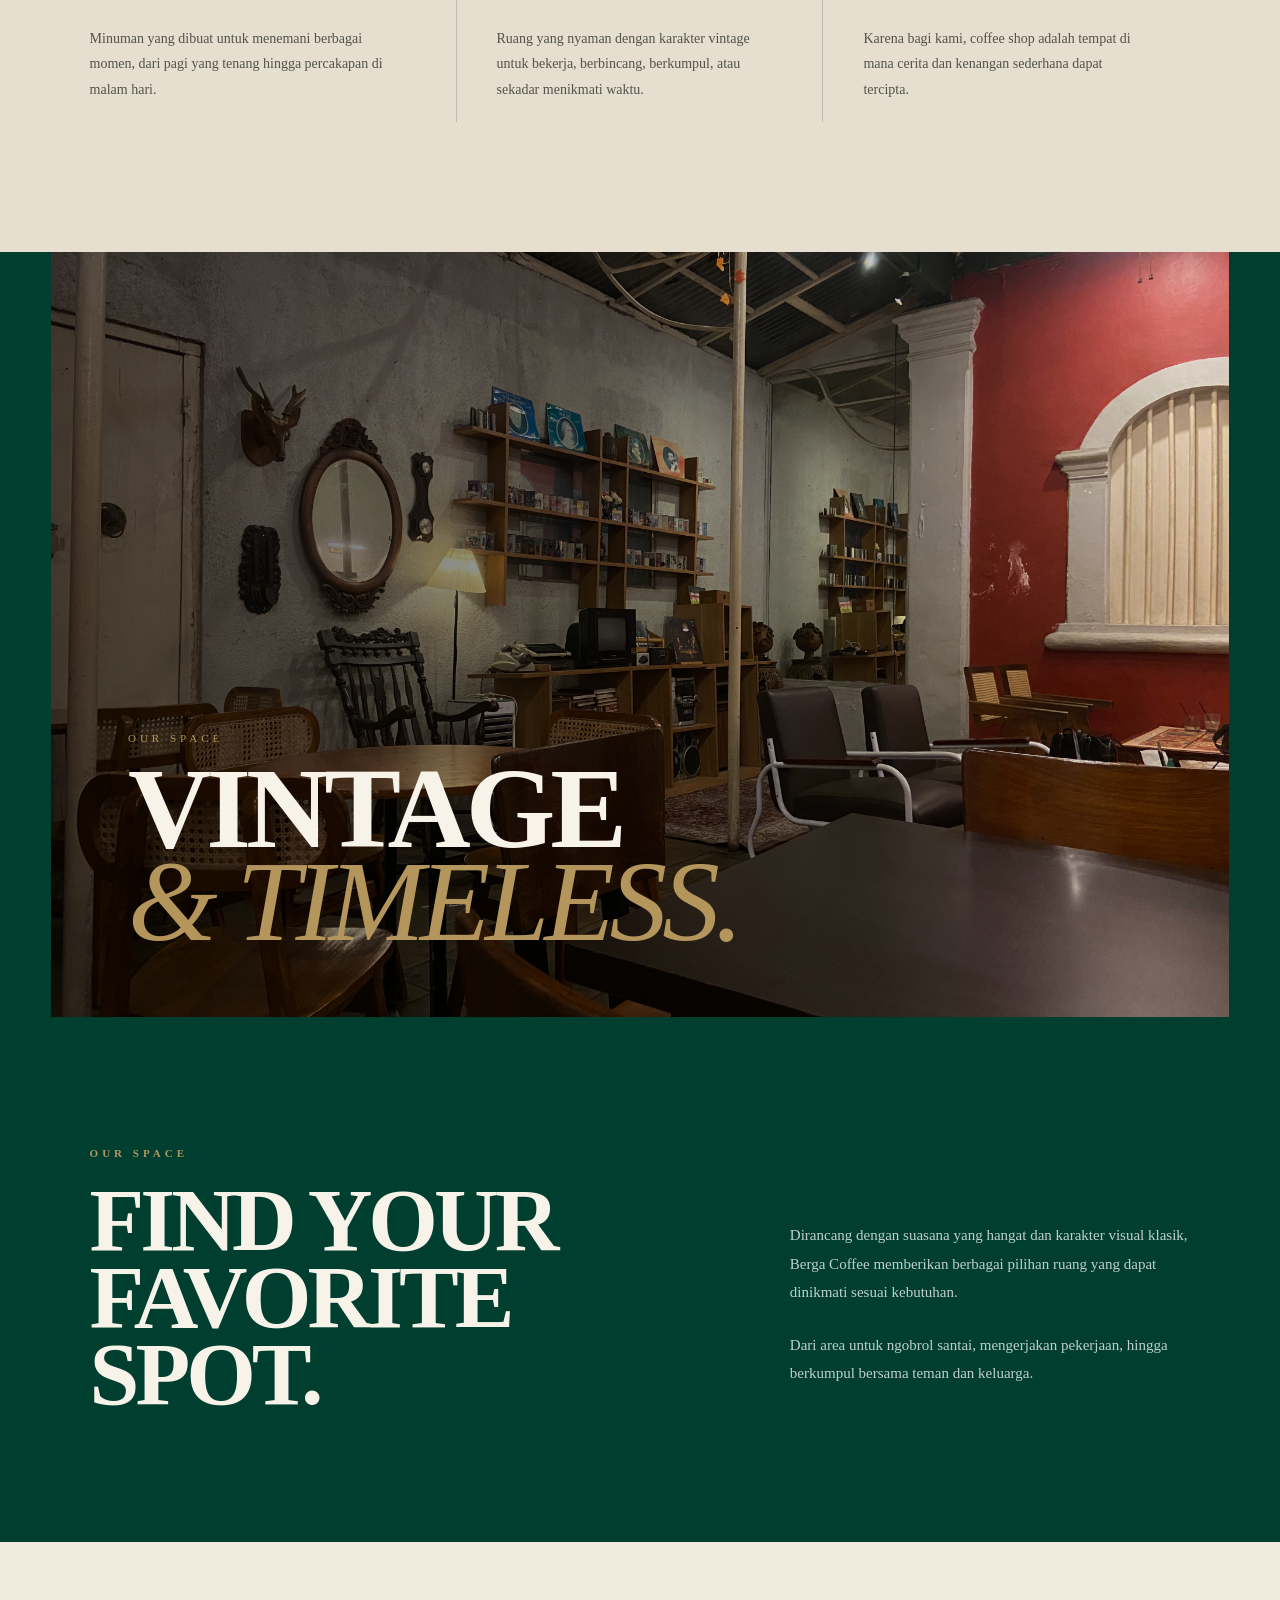
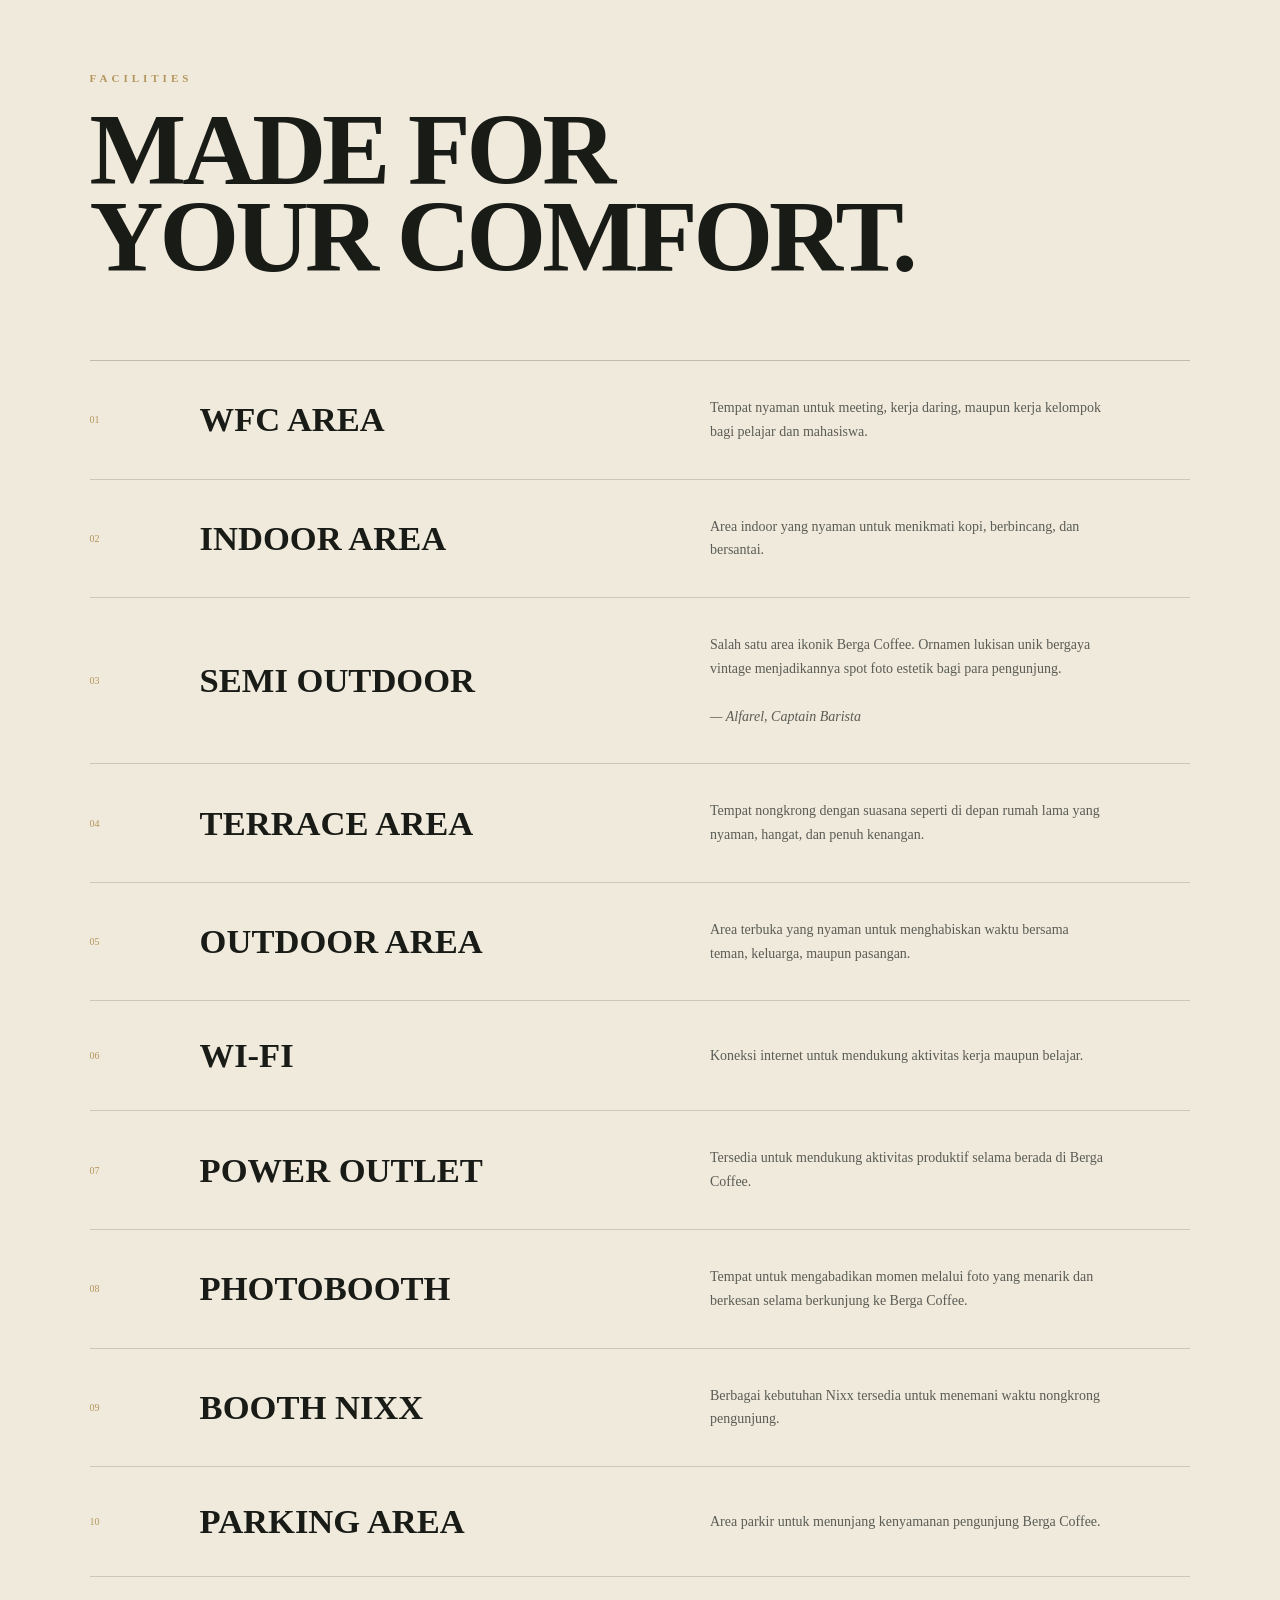
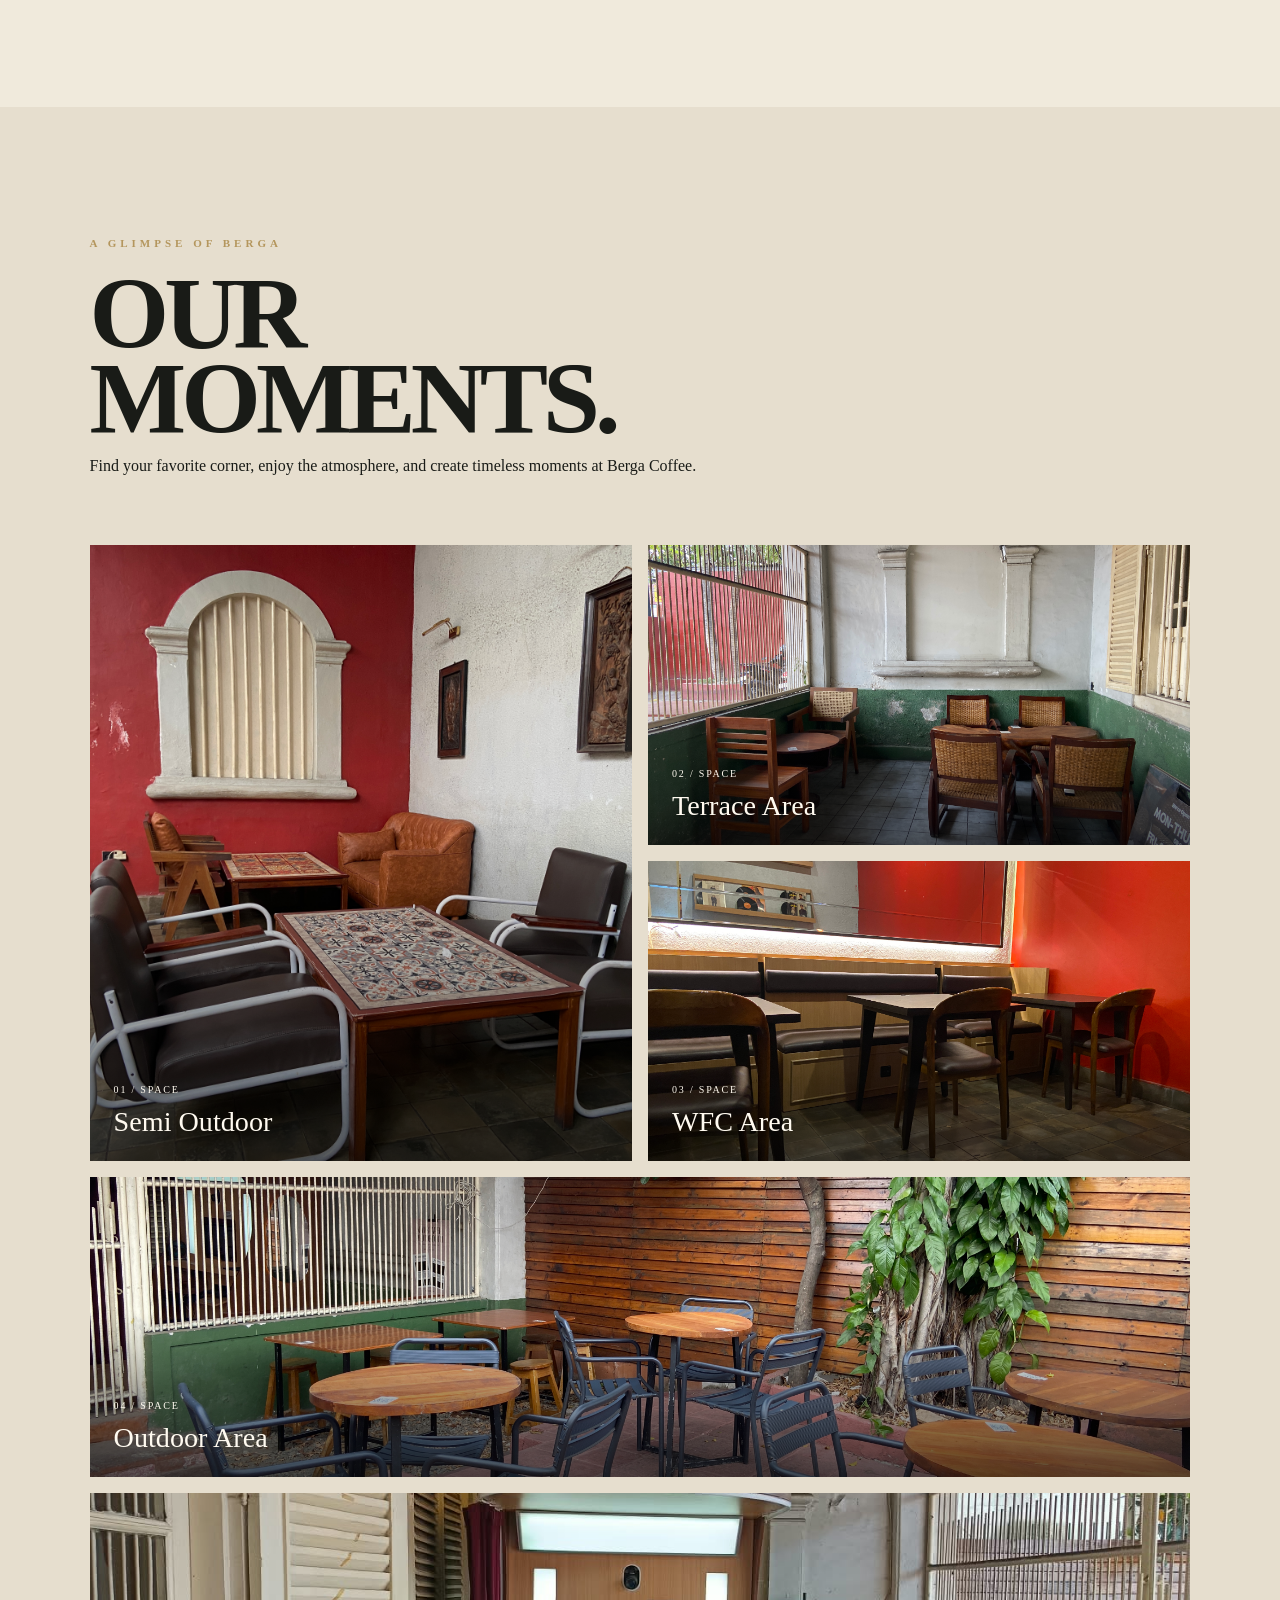
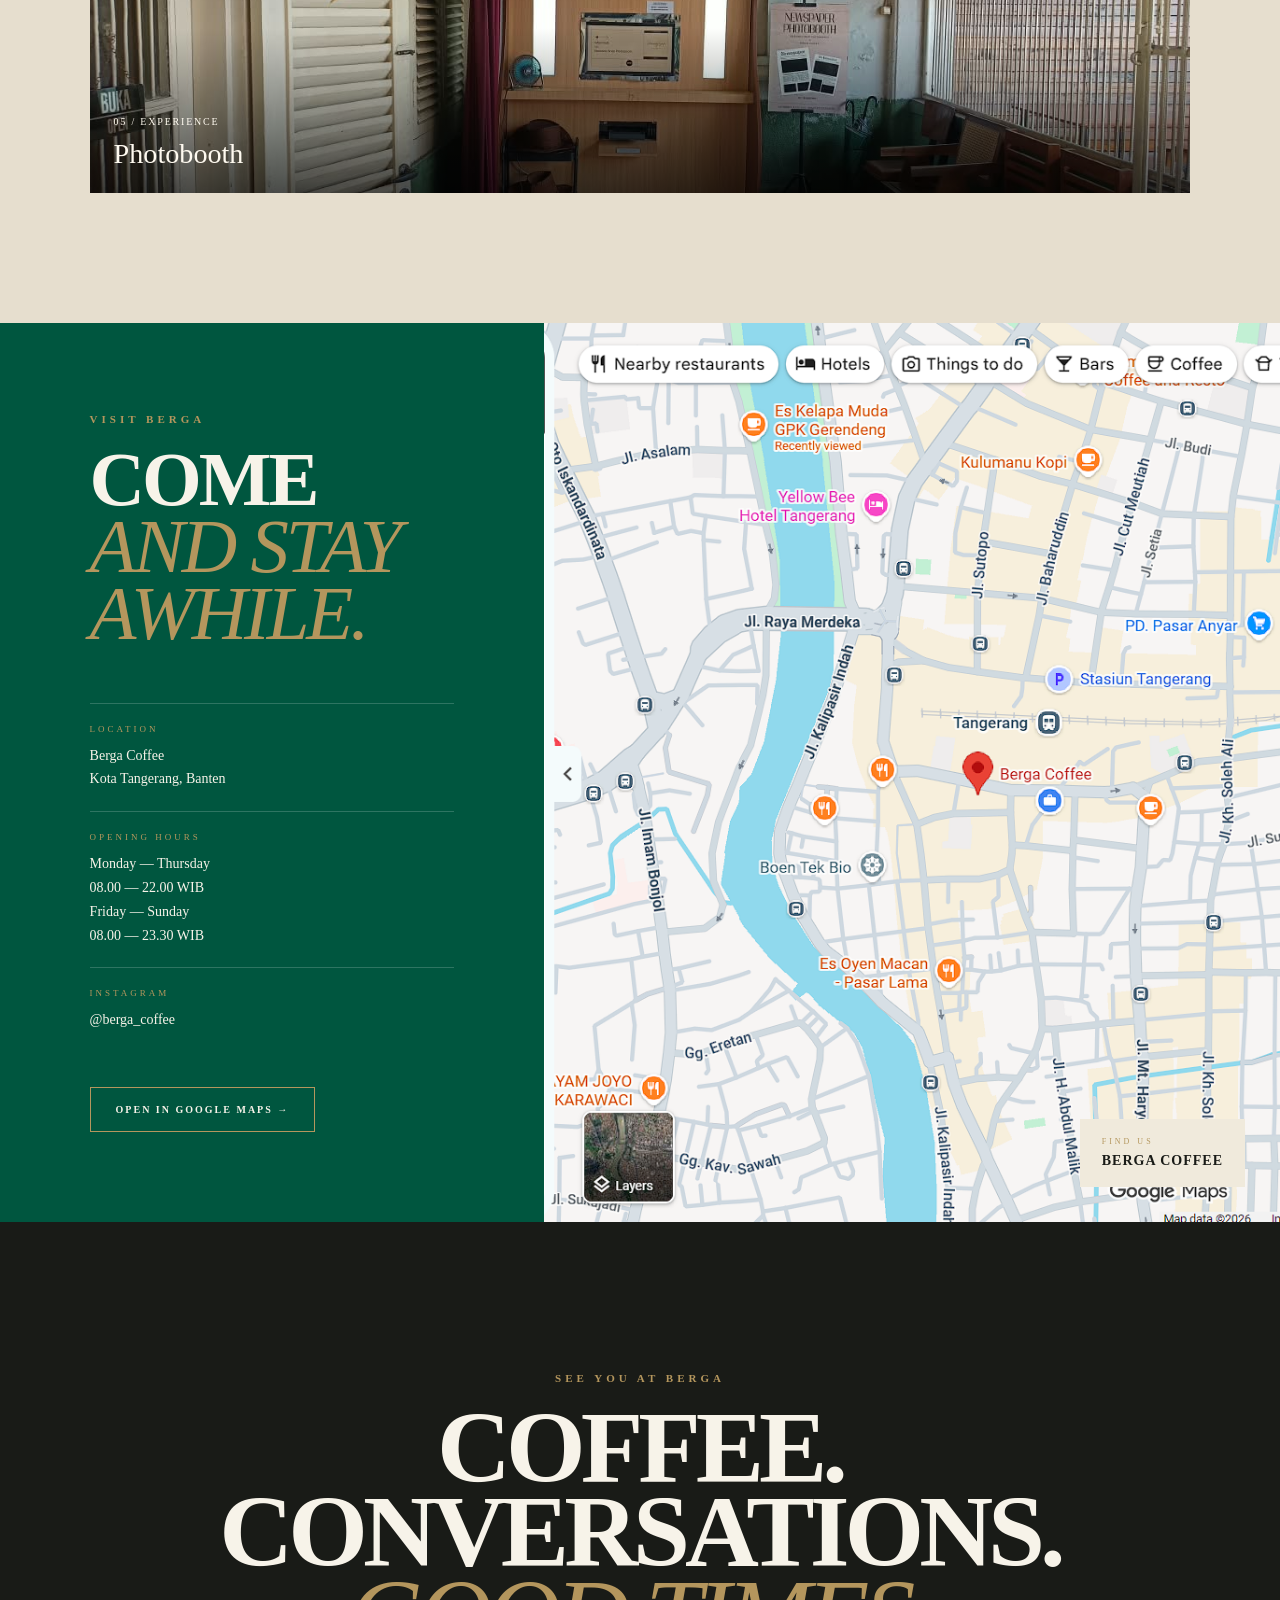
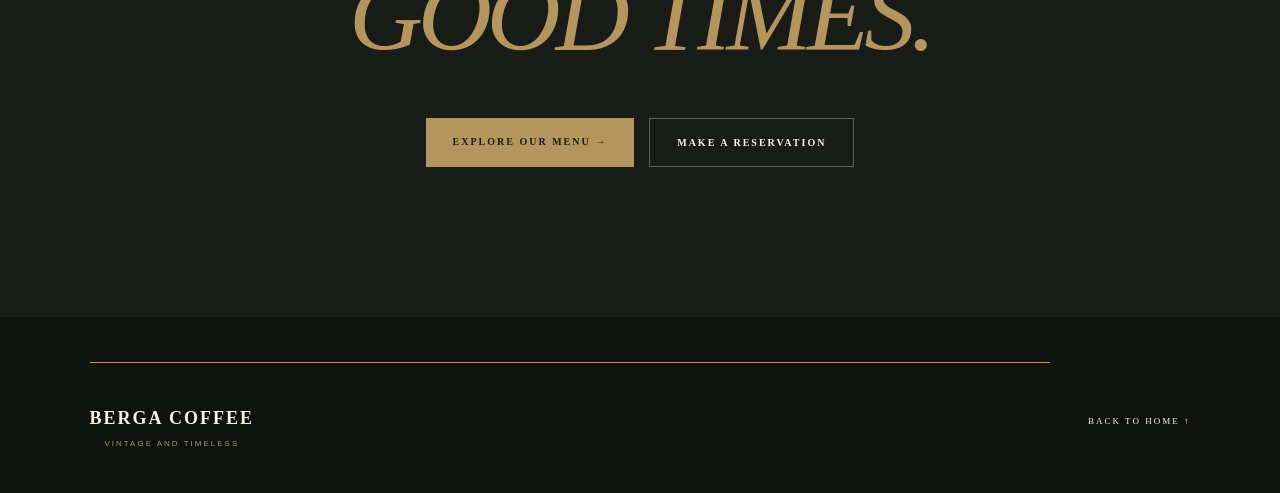
==== commit 700c7ca1: "Update index.html" ====
--- a/index.html
+++ b/index.html
@@ -10,6 +10,10 @@
 
   <link rel="icon" type="image/png" href="assets/berga-favicon.png">
   <link rel="stylesheet" href="style.css">
+  
+  <!-- Instagram Follow Gate -->
+<link rel="stylesheet" href="follow-gate.css">
+<script src="follow-gate.js" defer></script>
 </head>
 
 <body>
--- a/follow-gate.css
+++ b/follow-gate.css
@@ -0,0 +1,108 @@
+
+/* Berga Coffee - Instagram Follow Gate */
+
+#berga-follow-gate {
+  position: fixed;
+  inset: 0;
+  z-index: 999999;
+  display: flex;
+  align-items: center;
+  justify-content: center;
+  padding: 24px;
+  background: #003d2d;
+  color: #124d3d;
+  font-family: Georgia, "Times New Roman", serif;
+}
+
+#berga-follow-gate[hidden] {
+  display: none !important;
+}
+
+.berga-gate-card {
+  width: 100%;
+  max-width: 440px;
+  padding: 34px 26px;
+  text-align: center;
+  background: #f7f3e8;
+  border: 1px solid #c79a2b;
+  border-radius: 4px;
+  box-shadow: 0 20px 60px #0003;
+}
+
+.berga-gate-brand {
+  margin: 0;
+  font-size: 36px;
+  font-weight: bold;
+  letter-spacing: -2px;
+}
+
+.berga-gate-subtitle {
+  margin-top: 4px;
+  color: #92712c;
+  font-size: 12px;
+  letter-spacing: 3px;
+  text-transform: uppercase;
+}
+
+.berga-gate-divider {
+  width: 54px;
+  margin: 24px auto;
+  border: 0;
+  border-top: 2px solid #c79a2b;
+}
+
+.berga-gate-title {
+  margin: 0 0 12px;
+  font-size: 25px;
+  line-height: 1.3;
+}
+
+.berga-gate-description {
+  margin: 0 0 24px;
+  color: #52685d;
+  font: 14px/1.8 Arial, sans-serif;
+}
+
+.berga-gate-button {
+  display: block;
+  width: 100%;
+  box-sizing: border-box;
+  margin-top: 12px;
+  padding: 14px 18px;
+  border: 1px solid #00563f;
+  border-radius: 3px;
+  background: #00563f;
+  color: white;
+  font: 600 13px Arial, sans-serif;
+  text-decoration: none;
+  cursor: pointer;
+}
+
+.berga-gate-button:hover {
+  background: #003d2d;
+}
+
+.berga-gate-secondary {
+  background: transparent;
+  color: #00563f;
+}
+
+.berga-gate-note {
+  margin: 18px 0 0;
+  color: #777;
+  font: 11px/1.6 Arial, sans-serif;
+}
+
+body.berga-gate-active {
+  overflow: hidden;
+}
+
+@media (max-width: 480px) {
+  .berga-gate-card {
+    padding: 28px 20px;
+  }
+
+  .berga-gate-title {
+    font-size: 22px;
+  }
+}
